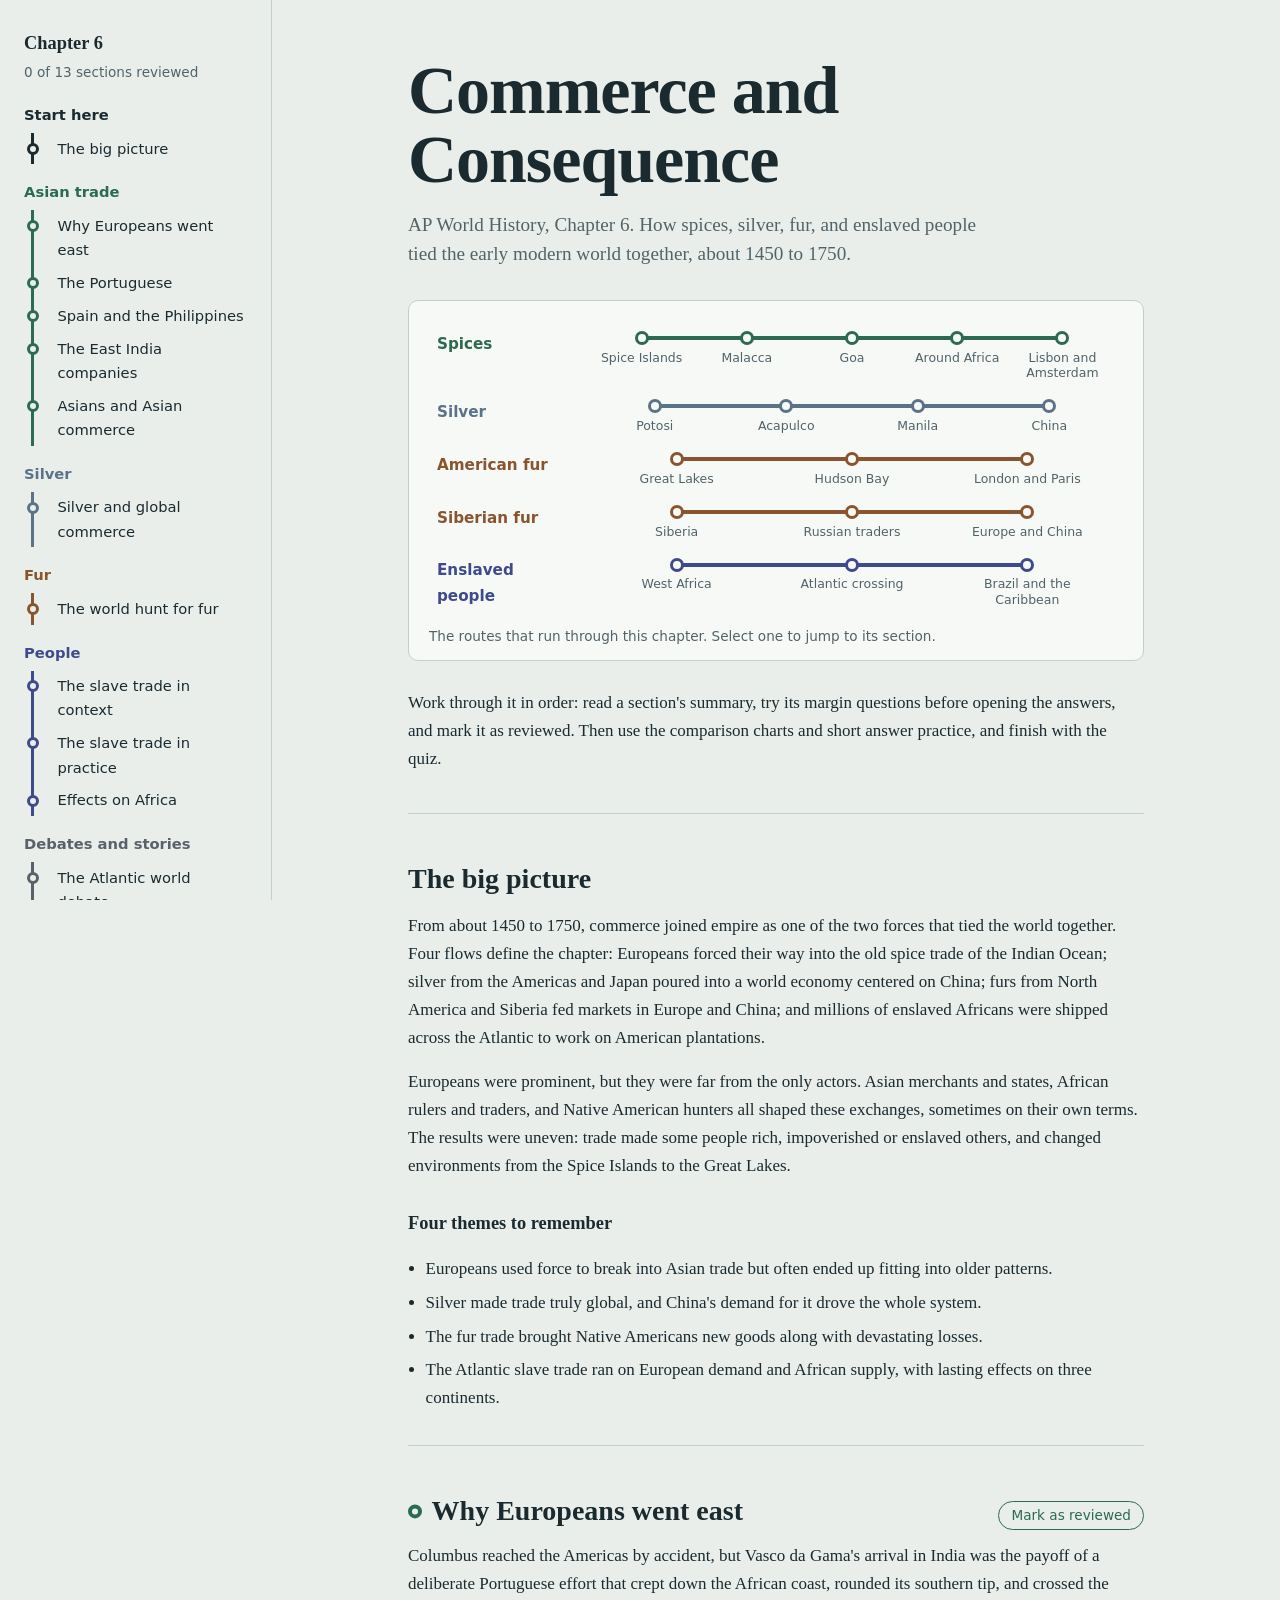
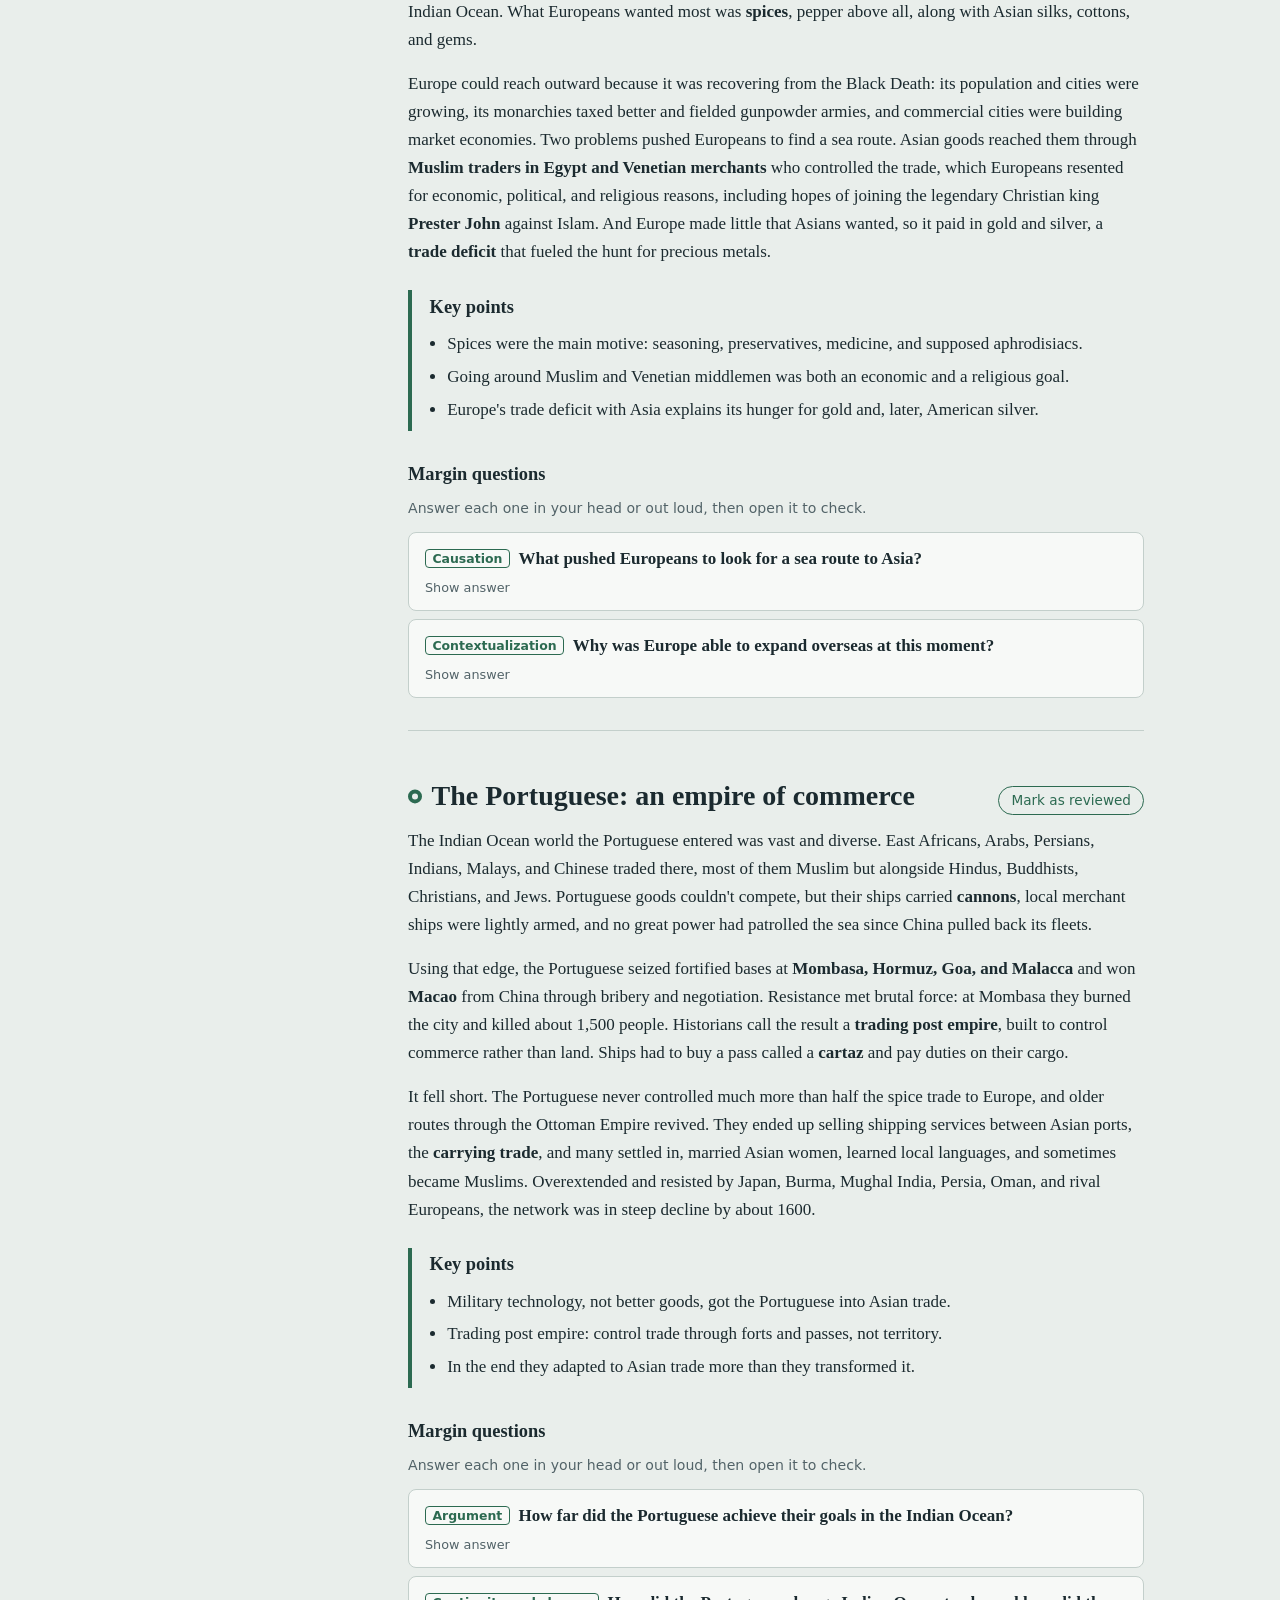
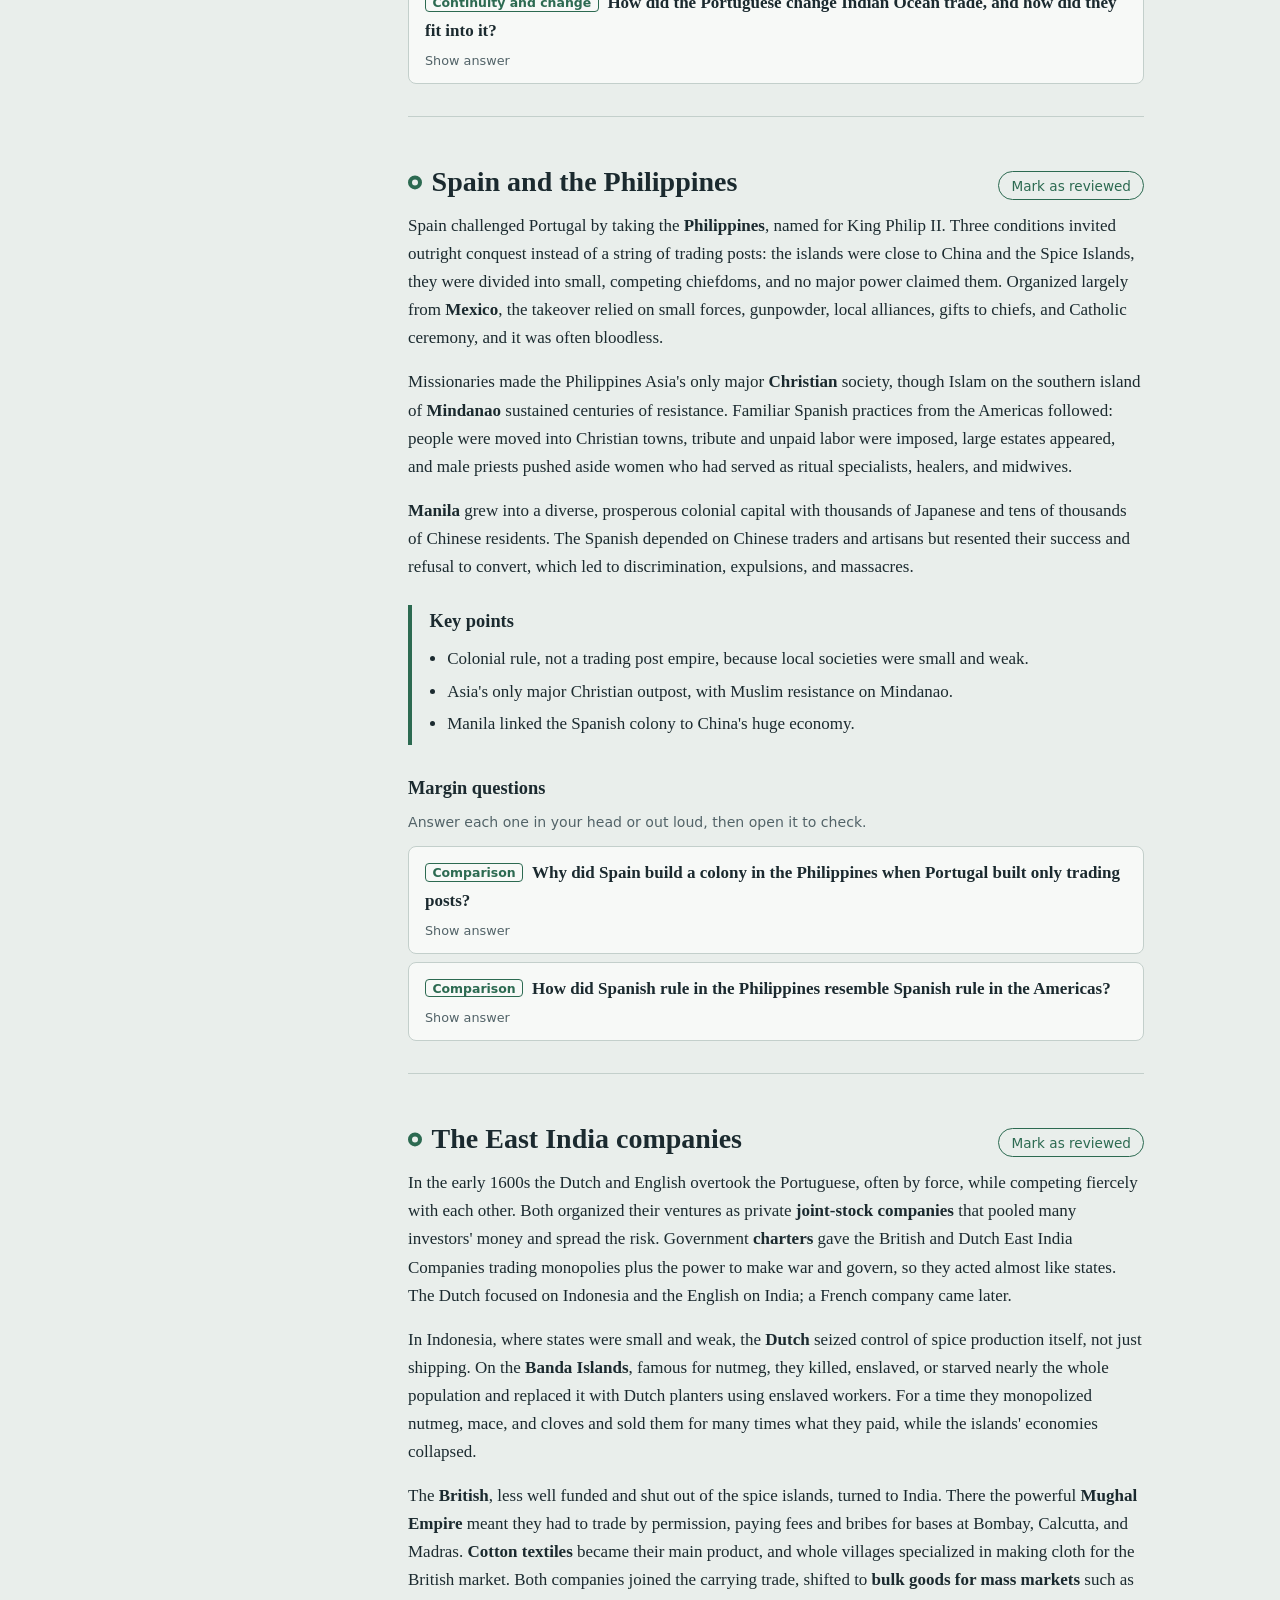
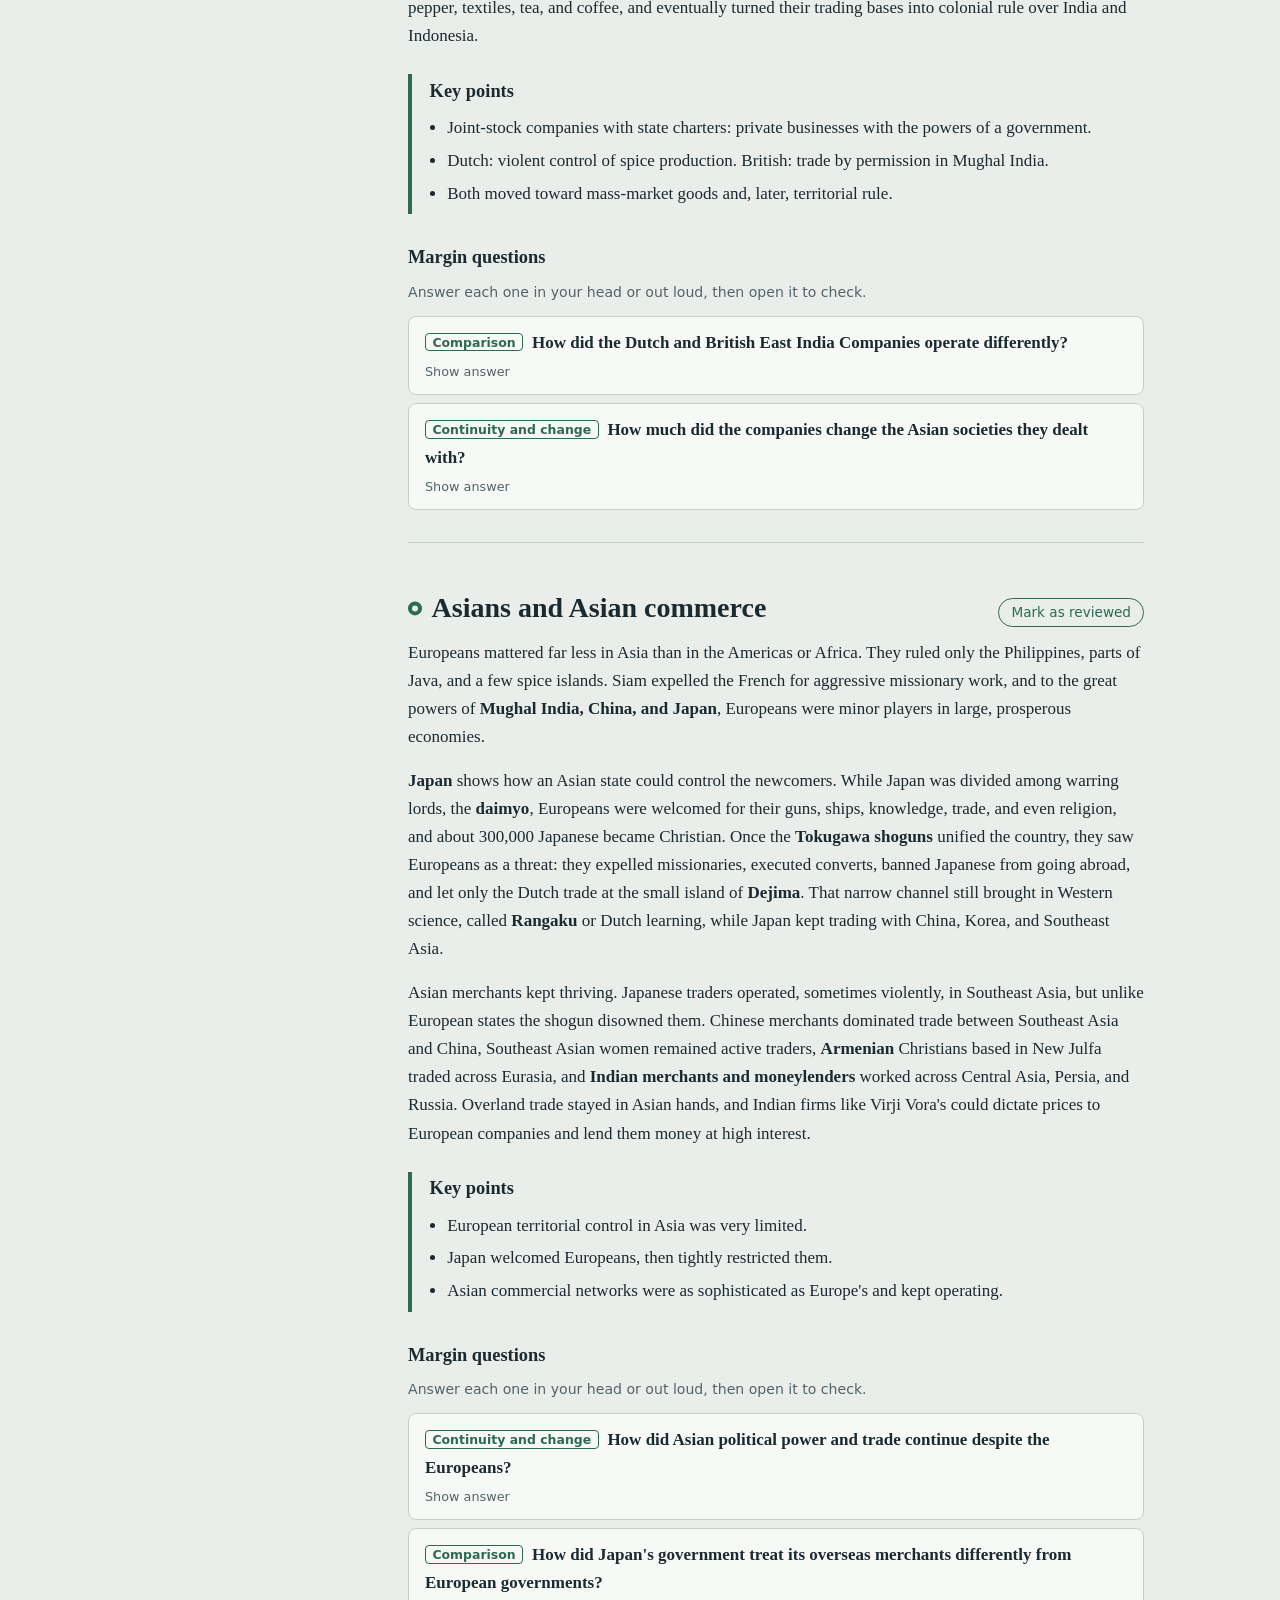
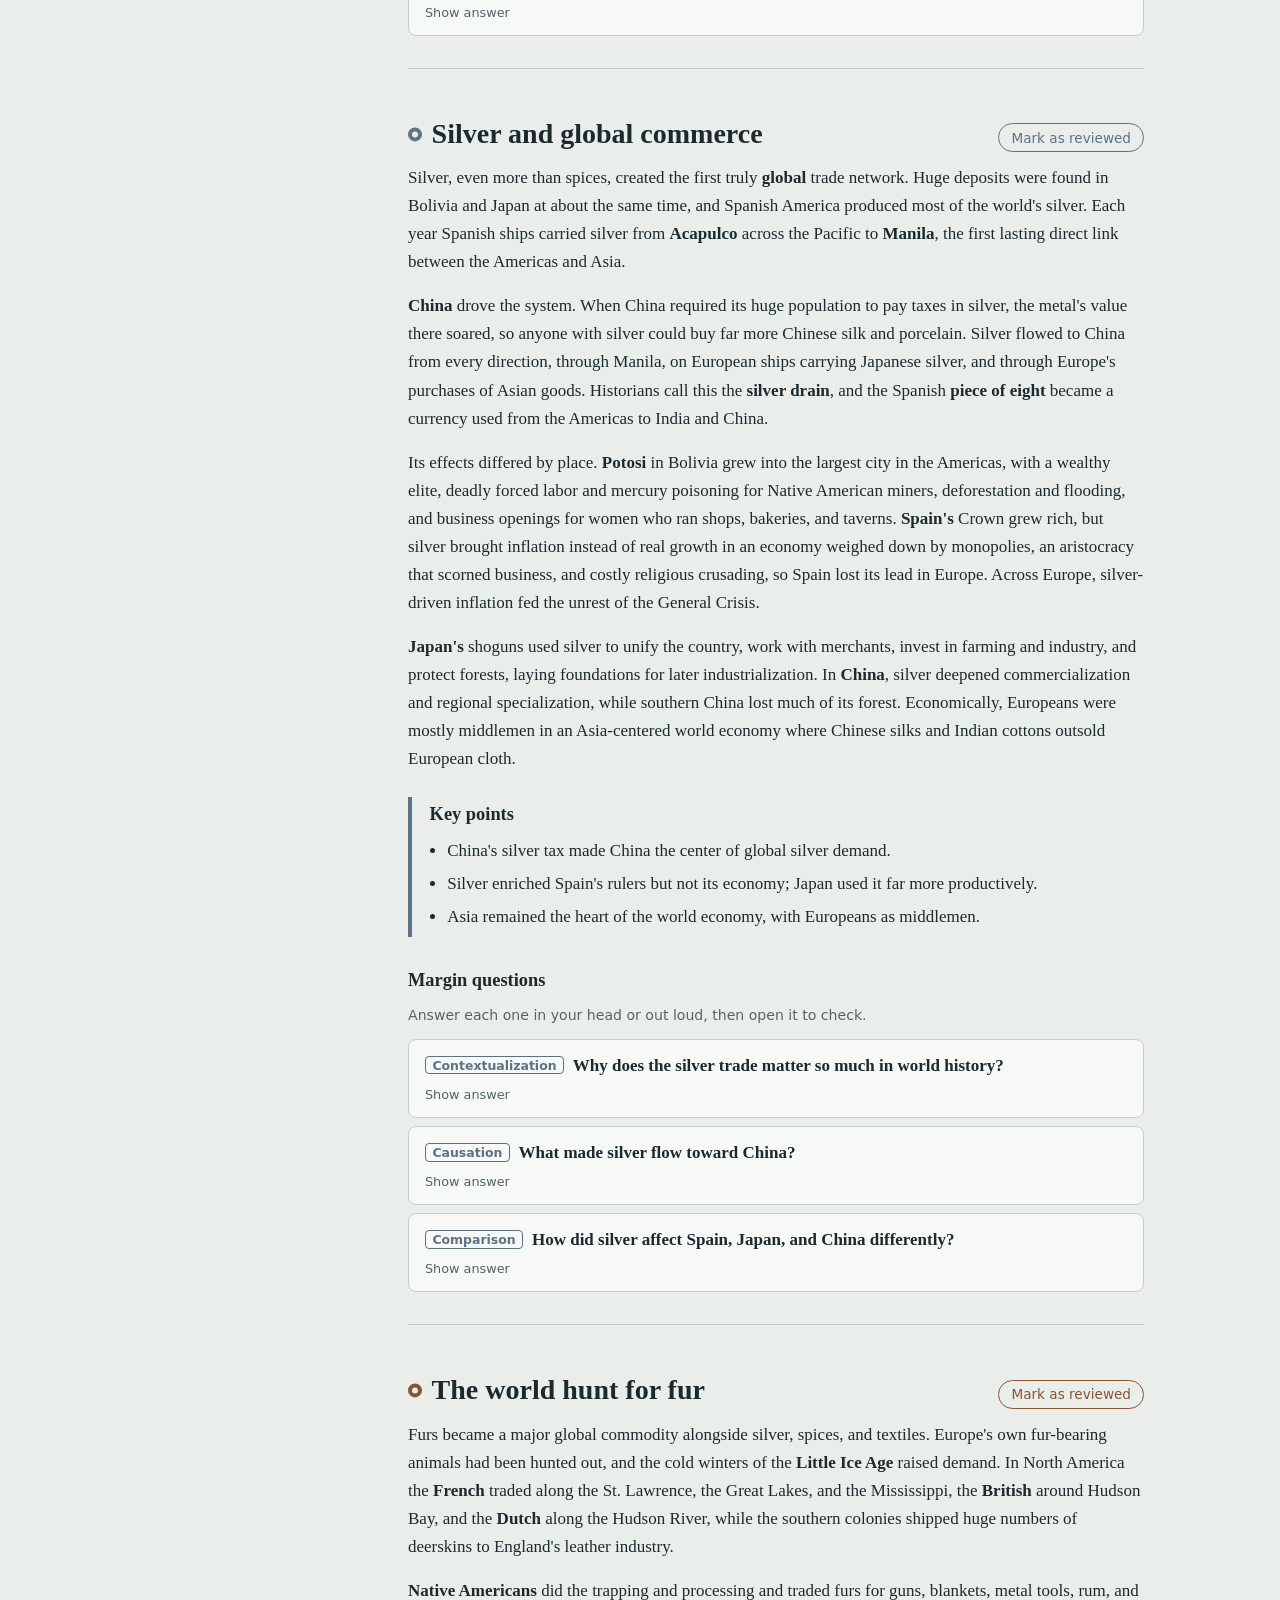
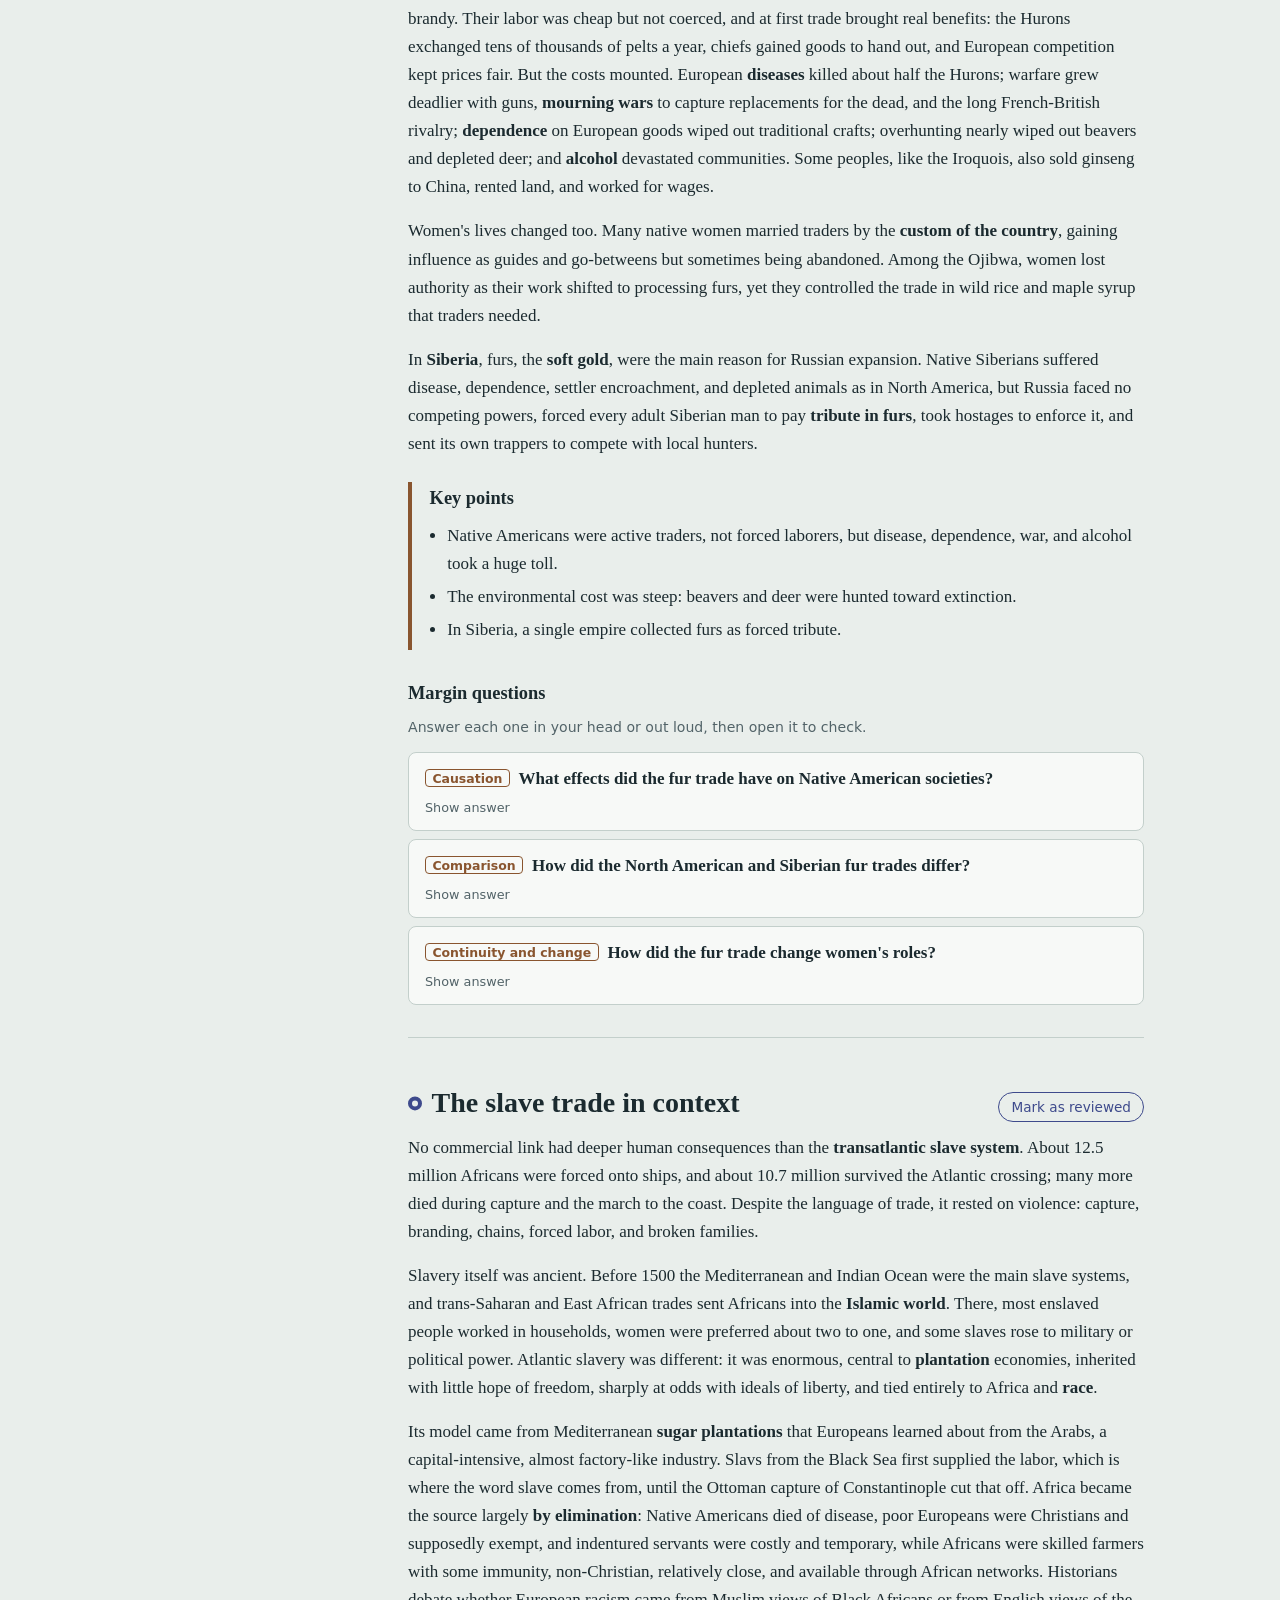
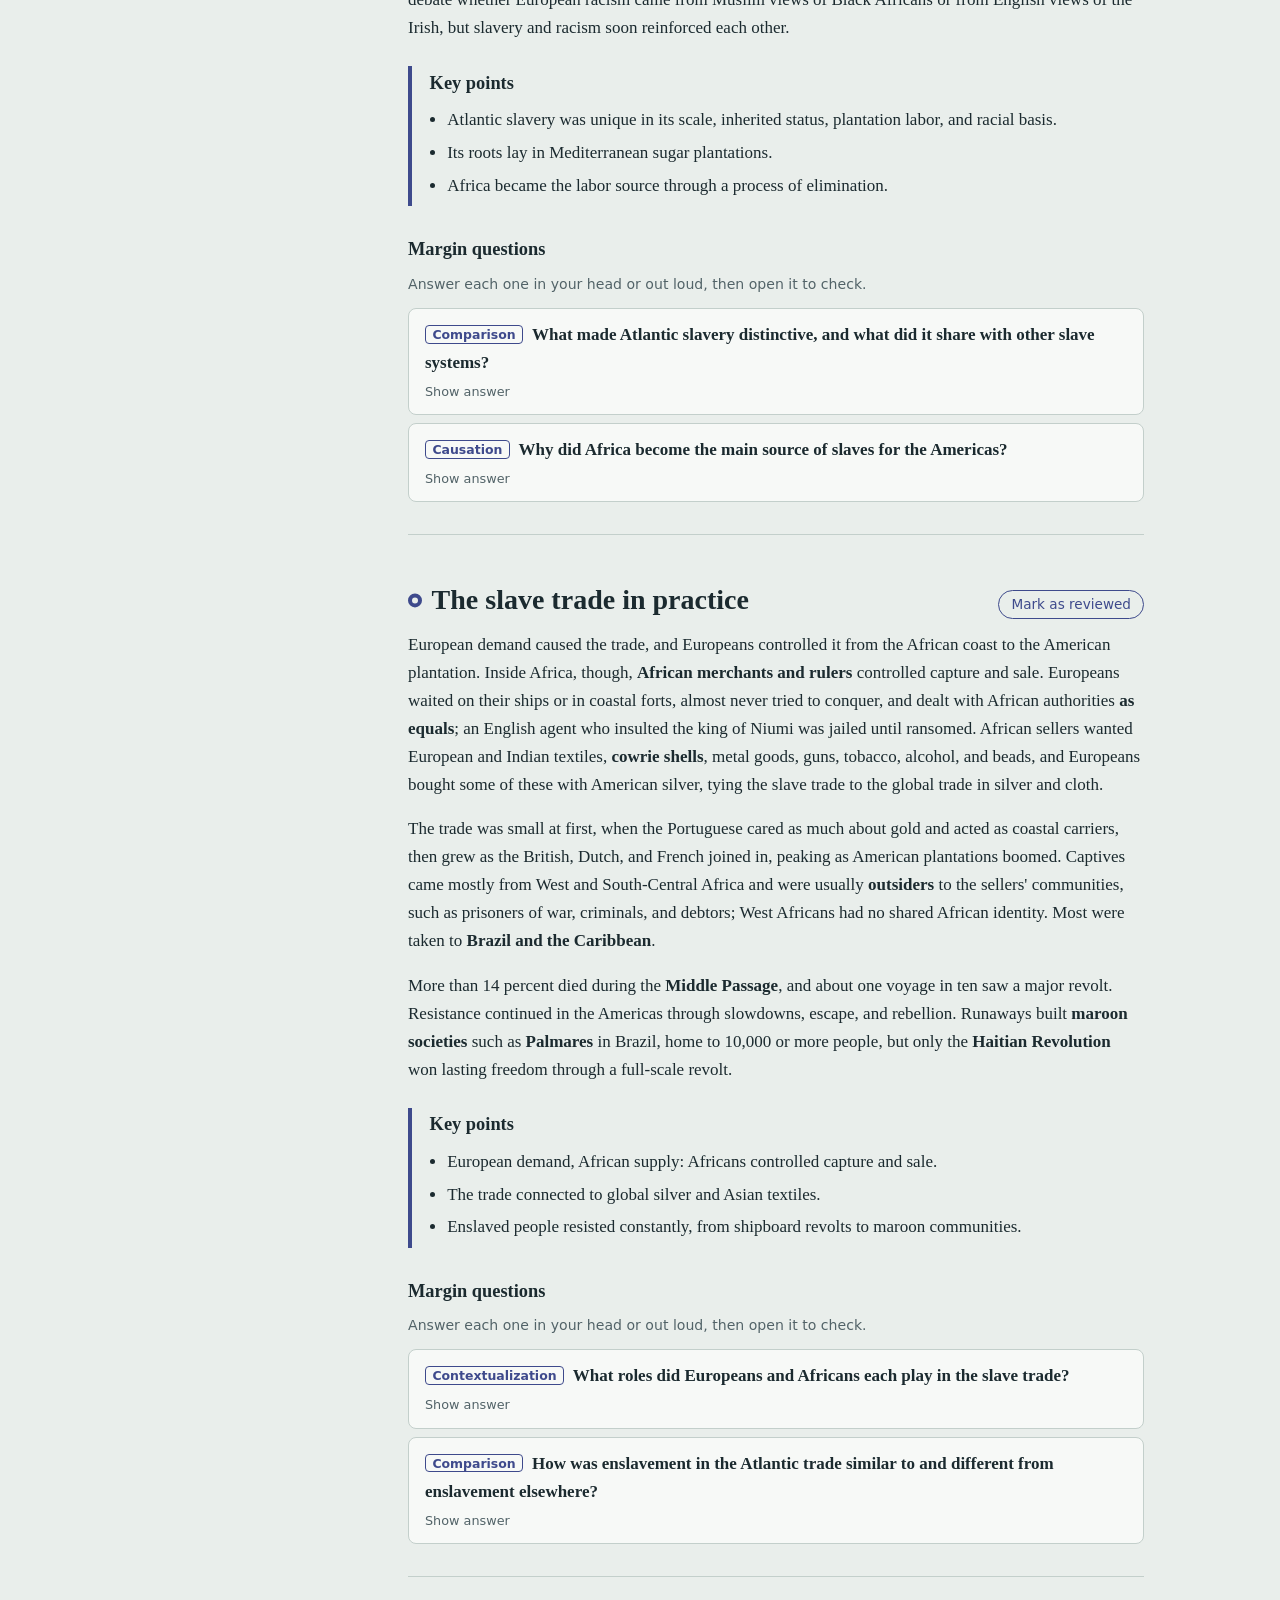
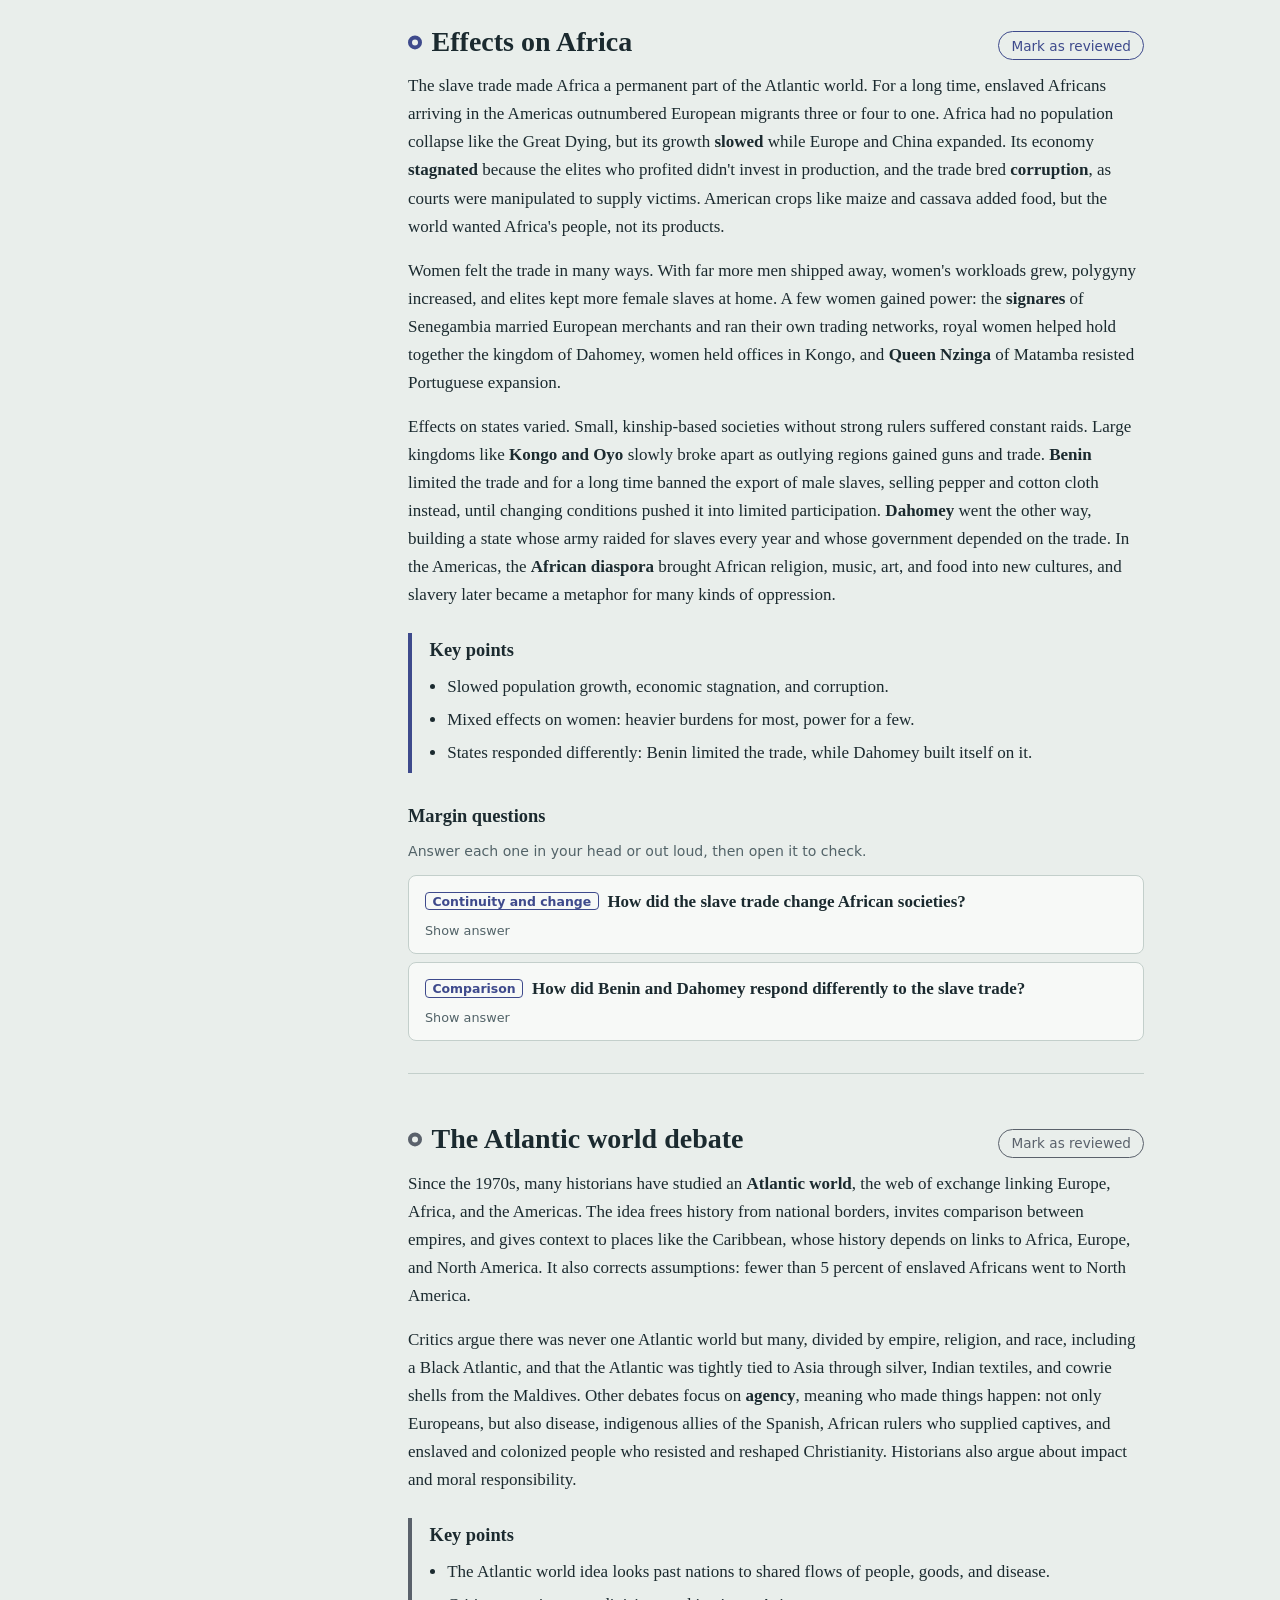
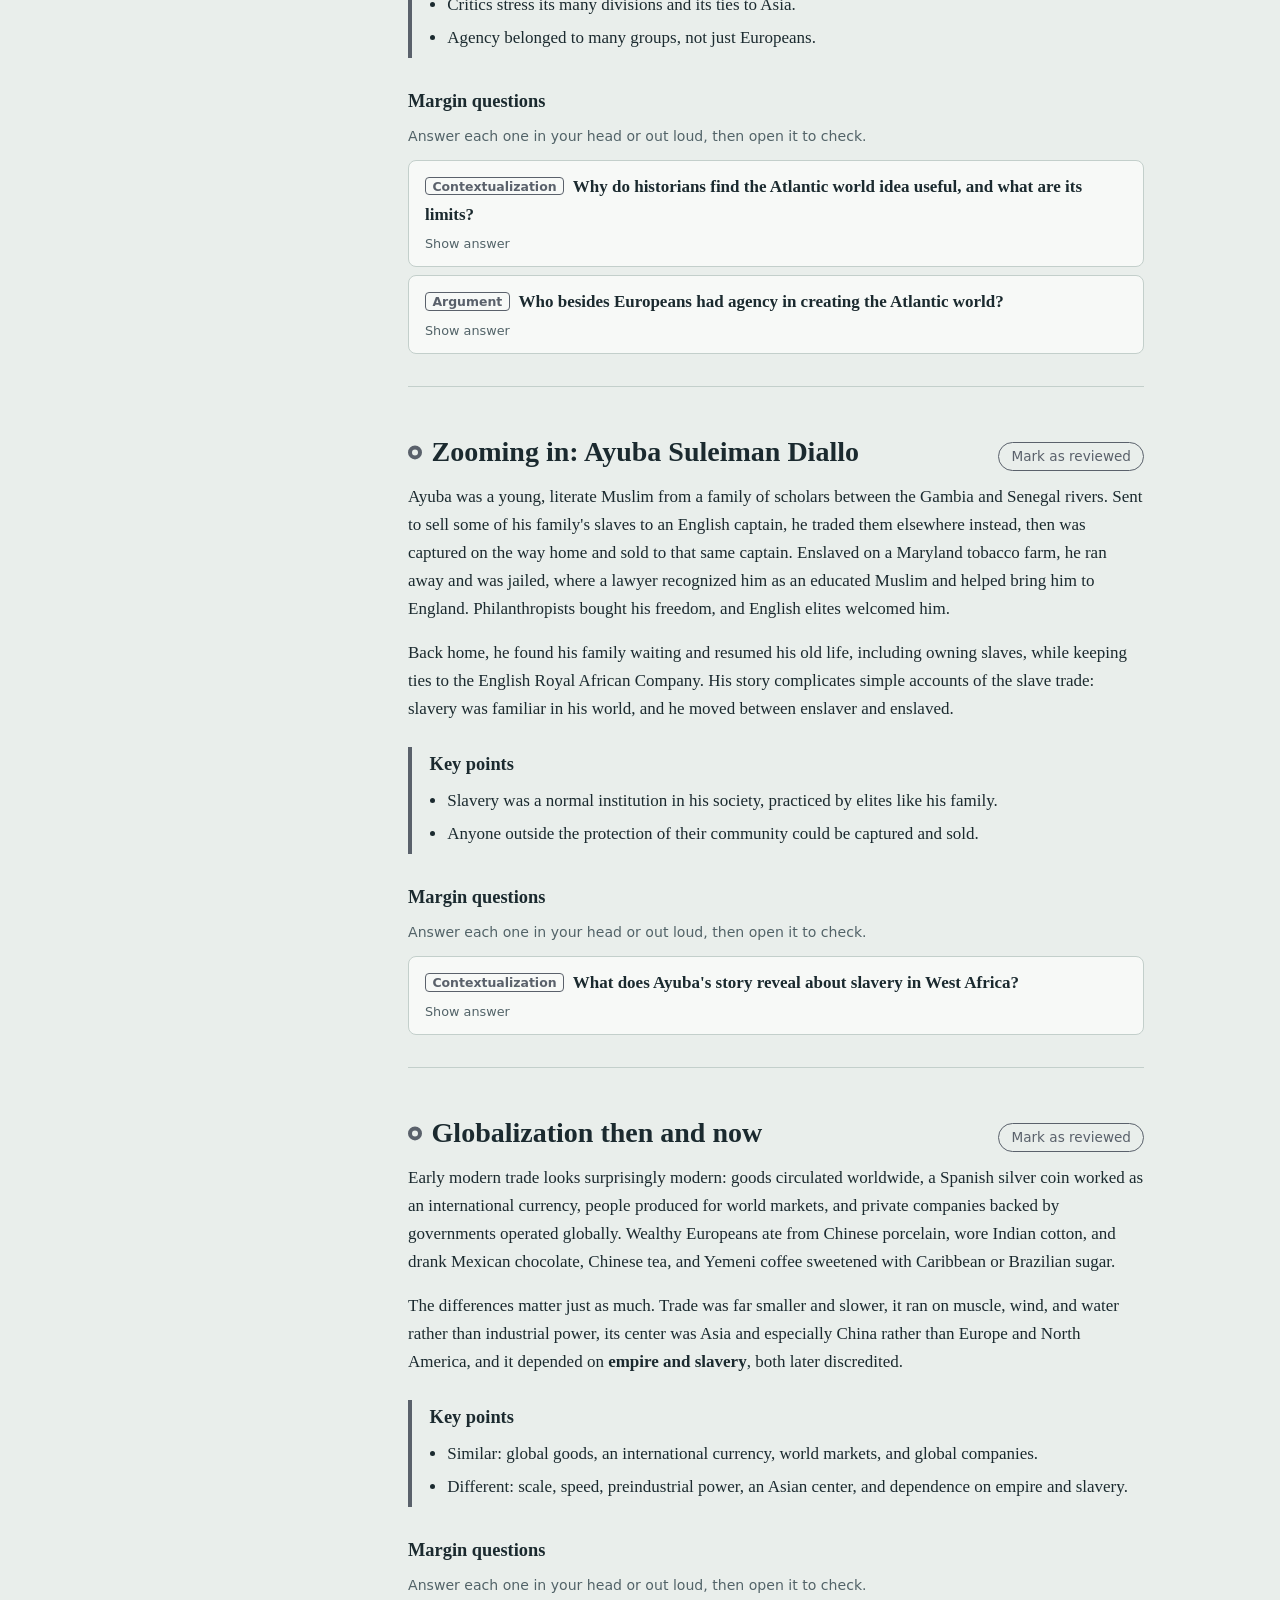
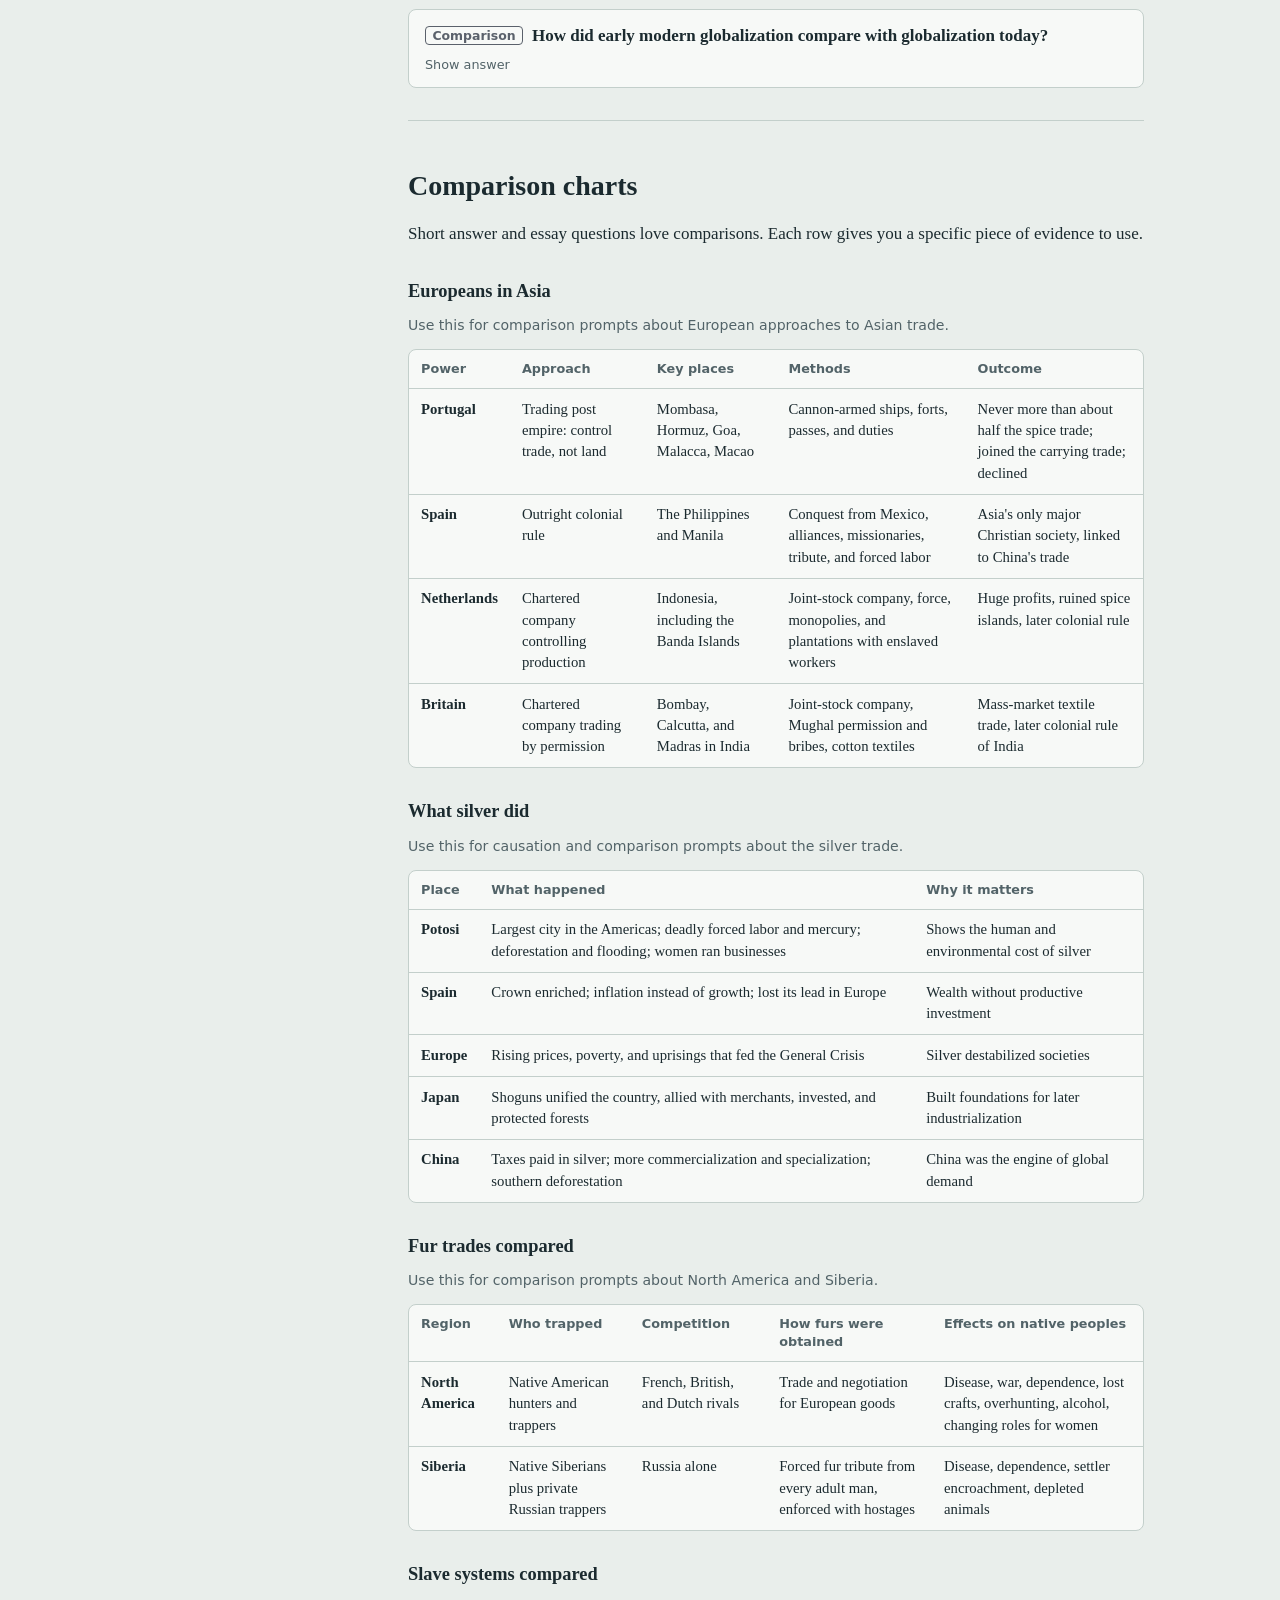
==== index.html @ 4acc1cba "Rename Ch6_Study_Site.html to index.html" ====
<!DOCTYPE html>
<html lang="en">
<head>
<meta charset="utf-8">
<meta name="viewport" content="width=device-width, initial-scale=1">
<title>Chapter 6: Commerce and Consequence | AP World History study site</title>
<style>
:root{
  --paper:#E9EEEB; --sheet:#F7F9F7; --ink:#1B2A2F; --muted:#526368; --rule:#C3CFCB; --tint:#E1E8E5;
  --asia:#2C6A51; --silver:#5C7287; --fur:#89552F; --people:#3E4A8C; --debate:#5A616B;
  --good:#2A7A53; --good-bg:#DDEFE5; --bad:#AD3D33; --bad-bg:#F6E1DE; --focus:#3E4A8C;
  --serif:"Iowan Old Style","Palatino Linotype","Book Antiqua",Palatino,"URW Palladio L",P052,Georgia,serif;
  --sans:system-ui,-apple-system,"Segoe UI",Roboto,"Helvetica Neue",Arial,sans-serif;
  color-scheme: light;
}
@media (prefers-color-scheme: dark){
  :root{
    --paper:#0E1619; --sheet:#141F23; --ink:#E0E8E5; --muted:#97A8AC; --rule:#2B3B41; --tint:#1B282D;
    --asia:#73B89A; --silver:#A8BACB; --fur:#D49C74; --people:#A3ADF0; --debate:#AFB5BC;
    --good:#6CC79F; --good-bg:#16302A; --bad:#EF8B81; --bad-bg:#3A1E1C; --focus:#A3ADF0;
    color-scheme: dark;
  }
}
*{box-sizing:border-box}
html{scroll-behavior:smooth;scroll-padding-top:1rem}
@media (prefers-reduced-motion: reduce){html{scroll-behavior:auto}*{animation:none!important;transition:none!important}}
body{margin:0;background:var(--paper);color:var(--ink);font-family:var(--serif);font-size:1.0625rem;line-height:1.65}
a{color:inherit}
:focus-visible{outline:3px solid var(--focus);outline-offset:2px;border-radius:3px}
.sr-only{position:absolute;width:1px;height:1px;overflow:hidden;clip:rect(0 0 0 0);white-space:nowrap}
.layout{display:grid;grid-template-columns:17rem minmax(0,1fr);min-height:100vh}

/* sidebar: each group is a route line, each section a stop */
.sidebar{position:sticky;top:0;height:100vh;overflow-y:auto;padding:1.75rem 1.25rem 2rem 1.5rem;border-right:1px solid var(--rule);font-family:var(--sans);font-size:.92rem}
.toc-title{font-family:var(--serif);font-size:1.15rem;font-weight:600;margin:0}
.toc-progress{color:var(--muted);margin:.15rem 0 1.25rem;font-size:.85rem}
.toc-group{margin-bottom:1rem}
.toc-group-name{margin:0 0 .35rem;font-weight:600;color:var(--c)}
.toc-group ul{list-style:none;margin:0 0 0 .45rem;padding:0 0 0 1.05rem;border-left:3px solid var(--c)}
.toc-group li{margin:.1rem 0}
.toc-group a{position:relative;display:block;padding:.22rem .4rem;text-decoration:none;border-radius:4px;color:var(--ink)}
.toc-group a::before{content:"";position:absolute;left:calc(-1.05rem - 1.5px - 6px);top:.98rem;width:12px;height:12px;margin-top:-6px;border-radius:50%;background:var(--paper);border:3px solid var(--c);box-sizing:border-box}
.toc-group a.done::before{background:var(--c)}
.toc-group a:hover{background:var(--tint)}
.toc-group a.current{font-weight:600;background:var(--tint)}
.menu-btn{display:none}

main{padding:0 2rem 6rem}
.column{max-width:46rem;margin:0 auto}

/* hero */
.hero{padding:3.5rem 0 2.5rem;border-bottom:1px solid var(--rule)}
.hero h1{font-size:clamp(2.5rem,6.5vw,4.25rem);line-height:1.02;font-weight:600;letter-spacing:-.015em;margin:0 0 1rem}
.lede{font-size:1.2rem;line-height:1.5;margin:0 0 2rem;max-width:36rem;color:var(--muted)}
.routes{margin:0;padding:1.25rem 1.25rem .75rem;background:var(--sheet);border:1px solid var(--rule);border-radius:10px}
.routes figcaption{font-family:var(--sans);font-size:.85rem;color:var(--muted);margin-top:.5rem}
.route{display:grid;grid-template-columns:8.5rem minmax(0,1fr);align-items:start;gap:1rem;padding:.6rem .5rem .55rem;border-radius:6px;text-decoration:none;color:var(--ink)}
.route:hover{background:var(--tint)}
.route-name{font-family:var(--sans);font-weight:600;color:var(--c);font-size:.95rem;padding-top:.05rem}
.stops{position:relative;display:flex;justify-content:space-between;min-width:0}
.stops::before{content:"";position:absolute;left:calc(50% / var(--n));right:calc(50% / var(--n));top:7px;height:4px;margin-top:-2px;background:var(--c);border-radius:2px;transform-origin:left;animation:draw .9s cubic-bezier(.3,.7,.3,1) both}
.route:nth-child(2) .stops::before{animation-delay:.12s}.route:nth-child(3) .stops::before{animation-delay:.24s}
.route:nth-child(4) .stops::before{animation-delay:.36s}.route:nth-child(5) .stops::before{animation-delay:.48s}
@keyframes draw{from{transform:scaleX(0)}to{transform:scaleX(1)}}
.stop{position:relative;display:flex;flex-direction:column;align-items:center;flex:1 1 0;min-width:0}
.stop::before{content:"";width:14px;height:14px;border-radius:50%;background:var(--sheet);border:3px solid var(--c);box-sizing:border-box;position:relative;z-index:1}
.stop-label{font-family:var(--sans);font-size:.78rem;line-height:1.25;color:var(--muted);margin-top:.3rem;text-align:center;max-width:7.5rem}
.howto{margin:1.75rem 0 0}

/* overview + entries */
.block{padding:3rem 0 1rem;border-bottom:1px solid var(--rule)}
.block>h2,.entry h2{font-size:1.75rem;line-height:1.2;font-weight:600;margin:0 0 1rem}
h3{font-size:1.15rem;margin:1.75rem 0 .5rem;font-weight:600}
.prose p{margin:0 0 1rem}
.prose strong{font-weight:600}
.entry{padding:3rem 0 1.5rem;border-bottom:1px solid var(--rule)}
.entry-head{display:flex;flex-wrap:wrap;align-items:baseline;justify-content:space-between;gap:.5rem 1rem;margin-bottom:.75rem}
.entry-head h2{margin:0;display:flex;align-items:baseline;gap:.6rem}
.marker{flex:none;width:14px;height:14px;border-radius:50%;border:4px solid var(--c);transform:translateY(-.1rem)}
.review{font-family:var(--sans);font-size:.85rem;padding:.35rem .75rem;border-radius:999px;border:1.5px solid var(--c);background:transparent;color:var(--c);cursor:pointer}
.review[aria-pressed="true"]{background:var(--c);color:var(--sheet)}
.keypoints{border-left:4px solid var(--c);padding:.1rem 0 .1rem 1.1rem;margin:1.5rem 0}
.keypoints h3{margin-top:0}
.keypoints ul{margin:0;padding-left:1.1rem}
.keypoints li{margin:.3rem 0}
.note{font-family:var(--sans);font-size:.88rem;color:var(--muted);margin:0 0 .75rem}
.skill{font-family:var(--sans);font-size:.78rem;font-weight:600;color:var(--c,var(--people));border:1px solid currentColor;border-radius:4px;padding:.05rem .4rem;margin-right:.55rem;white-space:nowrap;vertical-align:.1em}

details.mq,details.sample{background:var(--sheet);border:1px solid var(--rule);border-radius:8px;margin:.5rem 0}
details.mq>summary{cursor:pointer;padding:.75rem 1rem;list-style:none;display:block}
details.mq>summary::-webkit-details-marker{display:none}
details.mq>summary .mq-q{font-weight:600}
details.mq>summary::after{content:"Show answer";display:block;font-family:var(--sans);font-size:.8rem;color:var(--muted);margin-top:.25rem}
details.mq[open]>summary::after{content:"Hide answer"}
details.mq>p,details.sample>p{margin:0;padding:0 1rem .9rem}
details.sample{background:transparent}
details.sample>summary{cursor:pointer;padding:.5rem .9rem;font-family:var(--sans);font-size:.88rem;color:var(--muted)}

.themes{padding-left:1.1rem}
.themes li{margin:.35rem 0}

/* tables */
.table-wrap{overflow-x:auto;border:1px solid var(--rule);border-radius:8px;background:var(--sheet);margin-bottom:1.5rem}
table{border-collapse:collapse;width:100%;min-width:40rem;font-size:.92rem;line-height:1.45}
th,td{text-align:left;vertical-align:top;padding:.6rem .75rem;border-bottom:1px solid var(--rule)}
thead th{font-family:var(--sans);font-size:.8rem;color:var(--muted);font-weight:600}
tbody th{font-weight:600}
tbody tr:last-child>*{border-bottom:0}

/* SAQ */
.formula{padding-left:1.3rem}
.formula li{margin:.35rem 0}
.saq{margin:1.5rem 0 2rem}
.parts{list-style:none;padding:0;margin:0}
.parts>li{display:grid;grid-template-columns:1.6rem minmax(0,1fr);gap:.25rem;margin:.75rem 0}
.parts .part{font-weight:600}
.parts p{margin:0}
.wp{padding:1rem 0;border-top:1px solid var(--rule)}
.wp-prompt{margin:0 0 .6rem;font-weight:600}
.pts{font-family:var(--sans);font-weight:400;font-size:.8rem;color:var(--muted);white-space:nowrap}
textarea{width:100%;font:inherit;font-size:1rem;color:var(--ink);background:var(--sheet);border:1px solid var(--rule);border-radius:8px;padding:.7rem .8rem;resize:vertical}

/* terms */
.search{width:100%;font-family:var(--sans);font-size:1rem;padding:.65rem .8rem;border-radius:8px;border:1px solid var(--rule);background:var(--sheet);color:var(--ink)}
.term-count{font-family:var(--sans);font-size:.85rem;color:var(--muted);margin:.5rem 0 1rem}
dl.terms{margin:0}
dl.terms div{padding:.6rem 0;border-bottom:1px solid var(--rule)}
dl.terms dt{font-weight:600}
dl.terms dd{margin:.15rem 0 0}

/* quiz */
.quiz{background:var(--sheet);border:1px solid var(--rule);border-radius:12px;padding:1.5rem;margin-top:1rem;font-family:var(--sans);font-size:1rem}
.quiz fieldset{border:0;padding:0;margin:0 0 1.25rem}
.quiz legend{font-weight:600;margin-bottom:.5rem;padding:0}
.chips{display:flex;flex-wrap:wrap;gap:.4rem}
.chip{position:relative}
.chip input{position:absolute;opacity:0;inset:0;margin:0;cursor:pointer}
.chip span{display:inline-block;padding:.35rem .75rem;border:1.5px solid var(--rule);border-radius:999px;font-size:.9rem;cursor:pointer;user-select:none}
.chip input:checked+span{border-color:var(--people);background:var(--people);color:var(--sheet)}
.chip input:focus-visible+span{outline:3px solid var(--focus);outline-offset:2px}
.row{display:flex;flex-wrap:wrap;align-items:center;gap:.6rem 1rem}
.btn{font:inherit;font-weight:600;padding:.6rem 1.1rem;border-radius:8px;border:1.5px solid var(--ink);background:var(--ink);color:var(--sheet);cursor:pointer}
.btn.ghost{background:transparent;color:var(--ink);border-color:var(--rule)}
.btn.small{font-size:.85rem;padding:.3rem .7rem}
.btn:disabled{opacity:.45;cursor:not-allowed}
select{font:inherit;padding:.4rem .5rem;border-radius:6px;border:1px solid var(--rule);background:var(--paper);color:var(--ink)}
.q-meta{display:flex;justify-content:space-between;gap:1rem;font-size:.85rem;color:var(--muted);margin-bottom:.75rem}
.q-bar{height:4px;background:var(--rule);border-radius:2px;margin-bottom:1.25rem;overflow:hidden}
.q-bar span{display:block;height:100%;background:var(--people);transition:width .3s}
.q-text{font-family:var(--serif);font-size:1.3rem;line-height:1.35;font-weight:600;margin:.25rem 0 1rem}
.q-topic{font-size:.85rem;color:var(--muted)}
.options{display:grid;gap:.5rem;margin-bottom:1rem}
.opt{display:grid;grid-template-columns:1.75rem minmax(0,1fr);align-items:start;text-align:left;font:inherit;padding:.7rem .85rem;border-radius:8px;border:1.5px solid var(--rule);background:var(--paper);color:var(--ink);cursor:pointer}
.opt:hover:not(:disabled){border-color:var(--people)}
.opt .k{color:var(--muted);font-weight:600}
.opt.right{border-color:var(--good);background:var(--good-bg)}
.opt.wrong{border-color:var(--bad);background:var(--bad-bg)}
.opt:disabled{cursor:default}
.typed{display:flex;flex-wrap:wrap;gap:.5rem;margin-bottom:.5rem}
.typed input{flex:1 1 14rem;font:inherit;padding:.6rem .75rem;border-radius:8px;border:1.5px solid var(--rule);background:var(--paper);color:var(--ink)}
.typed input.right{border-color:var(--good);background:var(--good-bg)}
.typed input.wrong{border-color:var(--bad);background:var(--bad-bg)}
.hint{color:var(--muted);font-size:.92rem;margin:.5rem 0}
.feedback{margin:1rem 0;padding:.8rem 1rem;border-radius:8px}
.feedback:empty{display:none}
.feedback.right{background:var(--good-bg);color:var(--ink);border-left:4px solid var(--good)}
.feedback.wrong{background:var(--bad-bg);color:var(--ink);border-left:4px solid var(--bad)}
.feedback p{margin:.15rem 0}
.score-big{font-family:var(--serif);font-size:3rem;font-weight:600;line-height:1;margin:.25rem 0}
.missed{list-style:none;padding:0;margin:1rem 0}
.missed li{padding:.7rem 0;border-top:1px solid var(--rule)}
.missed .a{color:var(--good);font-weight:600}
[hidden]{display:none!important}

@media (max-width:900px){
  .layout{display:block}
  .sidebar{position:sticky;top:0;z-index:5;height:auto;max-height:100vh;border-right:0;border-bottom:1px solid var(--rule);background:var(--paper);padding:.6rem 1rem}
  .menu-btn{display:flex;align-items:center;justify-content:space-between;width:100%;font:inherit;font-weight:600;background:none;border:0;color:var(--ink);padding:.35rem 0;cursor:pointer}
  .toc-inner{display:none;padding-top:.75rem}
  .sidebar.open{overflow-y:auto}
  .sidebar.open .toc-inner{display:block}
  .toc-title{display:none}
  main{padding:0 1.1rem 5rem}
  .hero{padding-top:2rem}
  .routes{padding:.9rem .6rem .6rem}
  .route{grid-template-columns:1fr;gap:.45rem;padding:.55rem .35rem}
  .stops{overflow-x:auto;padding-bottom:.25rem}
  .stop-label{font-size:.72rem}
  html{scroll-padding-top:3.5rem}
}
</style>
</head>
<body>
<div class="layout">
<aside class="sidebar">
  <button type="button" class="menu-btn" aria-expanded="false" aria-controls="toc">Chapter 6 contents <span aria-hidden="true">&#9662;</span></button>
  <nav class="toc-inner" id="toc" aria-label="Chapter sections">
    <p class="toc-title">Chapter 6</p>
    <p class="toc-progress" id="progress"></p>
    <div class="toc-group" style="--c: var(--ink)"><p class="toc-group-name">Start here</p><ul><li><a href="#overview" data-id="overview">The big picture</a></li></ul></div><div class="toc-group" style="--c: var(--asia)"><p class="toc-group-name">Asian trade</p><ul><li><a href="#s-motives" data-id="s-motives">Why Europeans went east</a></li><li><a href="#s-portugal" data-id="s-portugal">The Portuguese</a></li><li><a href="#s-spain" data-id="s-spain">Spain and the Philippines</a></li><li><a href="#s-companies" data-id="s-companies">The East India companies</a></li><li><a href="#s-asians" data-id="s-asians">Asians and Asian commerce</a></li></ul></div><div class="toc-group" style="--c: var(--silver)"><p class="toc-group-name">Silver</p><ul><li><a href="#s-silver" data-id="s-silver">Silver and global commerce</a></li></ul></div><div class="toc-group" style="--c: var(--fur)"><p class="toc-group-name">Fur</p><ul><li><a href="#s-fur" data-id="s-fur">The world hunt for fur</a></li></ul></div><div class="toc-group" style="--c: var(--people)"><p class="toc-group-name">People</p><ul><li><a href="#s-slave-context" data-id="s-slave-context">The slave trade in context</a></li><li><a href="#s-slave-practice" data-id="s-slave-practice">The slave trade in practice</a></li><li><a href="#s-africa" data-id="s-africa">Effects on Africa</a></li></ul></div><div class="toc-group" style="--c: var(--debate)"><p class="toc-group-name">Debates and stories</p><ul><li><a href="#s-atlantic" data-id="s-atlantic">The Atlantic world debate</a></li><li><a href="#s-ayuba" data-id="s-ayuba">Ayuba Suleiman Diallo</a></li><li><a href="#s-reflections" data-id="s-reflections">Globalization then and now</a></li></ul></div><div class="toc-group" style="--c: var(--muted)"><p class="toc-group-name">Study tools</p><ul><li><a href="#compare" data-id="compare">Comparison charts</a></li><li><a href="#saq" data-id="saq">Short answer practice</a></li><li><a href="#bigpicture" data-id="bigpicture">Big picture questions</a></li><li><a href="#terms" data-id="terms">Key terms</a></li><li><a href="#quiz" data-id="quiz">Quiz</a></li></ul></div>
  </nav>
</aside>
<main>
<div class="column">
<header class="hero">
  <h1>Commerce and Consequence</h1>
  <p class="lede">AP World History, Chapter 6. How spices, silver, fur, and enslaved people tied the early modern world together, about 1450 to 1750.</p>
  <figure class="routes">
    <a class="route" href="#s-portugal" style="--c: var(--asia)"><span class="route-name">Spices</span><span class="stops" style="--n:5"><span class="stop"><span class="stop-label">Spice Islands</span></span><span class="stop"><span class="stop-label">Malacca</span></span><span class="stop"><span class="stop-label">Goa</span></span><span class="stop"><span class="stop-label">Around Africa</span></span><span class="stop"><span class="stop-label">Lisbon and Amsterdam</span></span></span></a><a class="route" href="#s-silver" style="--c: var(--silver)"><span class="route-name">Silver</span><span class="stops" style="--n:4"><span class="stop"><span class="stop-label">Potosi</span></span><span class="stop"><span class="stop-label">Acapulco</span></span><span class="stop"><span class="stop-label">Manila</span></span><span class="stop"><span class="stop-label">China</span></span></span></a><a class="route" href="#s-fur" style="--c: var(--fur)"><span class="route-name">American fur</span><span class="stops" style="--n:3"><span class="stop"><span class="stop-label">Great Lakes</span></span><span class="stop"><span class="stop-label">Hudson Bay</span></span><span class="stop"><span class="stop-label">London and Paris</span></span></span></a><a class="route" href="#s-fur" style="--c: var(--fur)"><span class="route-name">Siberian fur</span><span class="stops" style="--n:3"><span class="stop"><span class="stop-label">Siberia</span></span><span class="stop"><span class="stop-label">Russian traders</span></span><span class="stop"><span class="stop-label">Europe and China</span></span></span></a><a class="route" href="#s-slave-practice" style="--c: var(--people)"><span class="route-name">Enslaved people</span><span class="stops" style="--n:3"><span class="stop"><span class="stop-label">West Africa</span></span><span class="stop"><span class="stop-label">Atlantic crossing</span></span><span class="stop"><span class="stop-label">Brazil and the Caribbean</span></span></span></a>
    <figcaption>The routes that run through this chapter. Select one to jump to its section.</figcaption>
  </figure>
  <p class="howto">Work through it in order: read a section's summary, try its margin questions before opening the answers, and mark it as reviewed. Then use the comparison charts and short answer practice, and finish with the quiz.</p>
</header>

<section class="block" id="overview">
  <h2>The big picture</h2>
  <div class="prose"><p>From about 1450 to 1750, commerce joined empire as one of the two forces that tied the world together. Four flows define the chapter: Europeans forced their way into the old spice trade of the Indian Ocean; silver from the Americas and Japan poured into a world economy centered on China; furs from North America and Siberia fed markets in Europe and China; and millions of enslaved Africans were shipped across the Atlantic to work on American plantations.</p><p>Europeans were prominent, but they were far from the only actors. Asian merchants and states, African rulers and traders, and Native American hunters all shaped these exchanges, sometimes on their own terms. The results were uneven: trade made some people rich, impoverished or enslaved others, and changed environments from the Spice Islands to the Great Lakes.</p></div>
  <h3>Four themes to remember</h3>
  <ul class="themes"><li>Europeans used force to break into Asian trade but often ended up fitting into older patterns.</li><li>Silver made trade truly global, and China&#x27;s demand for it drove the whole system.</li><li>The fur trade brought Native Americans new goods along with devastating losses.</li><li>The Atlantic slave trade ran on European demand and African supply, with lasting effects on three continents.</li></ul>
</section>


<section class="entry" id="s-motives" style="--c: var(--asia)">
  <div class="entry-head">
    <h2><span class="marker" aria-hidden="true"></span>Why Europeans went east</h2>
    <button type="button" class="review" data-review="s-motives" aria-pressed="false">Mark as reviewed</button>
  </div>
  <div class="prose"><p>Columbus reached the Americas by accident, but Vasco da Gama's arrival in India was the payoff of a deliberate Portuguese effort that crept down the African coast, rounded its southern tip, and crossed the Indian Ocean. What Europeans wanted most was <strong>spices</strong>, pepper above all, along with Asian silks, cottons, and gems.</p><p>Europe could reach outward because it was recovering from the Black Death: its population and cities were growing, its monarchies taxed better and fielded gunpowder armies, and commercial cities were building market economies. Two problems pushed Europeans to find a sea route. Asian goods reached them through <strong>Muslim traders in Egypt and Venetian merchants</strong> who controlled the trade, which Europeans resented for economic, political, and religious reasons, including hopes of joining the legendary Christian king <strong>Prester John</strong> against Islam. And Europe made little that Asians wanted, so it paid in gold and silver, a <strong>trade deficit</strong> that fueled the hunt for precious metals.</p></div>
  <div class="keypoints"><h3>Key points</h3><ul><li>Spices were the main motive: seasoning, preservatives, medicine, and supposed aphrodisiacs.</li><li>Going around Muslim and Venetian middlemen was both an economic and a religious goal.</li><li>Europe&#x27;s trade deficit with Asia explains its hunger for gold and, later, American silver.</li></ul></div>
  <div class="margin-qs"><h3>Margin questions</h3>
    <p class="note">Answer each one in your head or out loud, then open it to check.</p><details class="mq"><summary><span class="skill">Causation</span><span class="mq-q">What pushed Europeans to look for a sea route to Asia?</span></summary><p>Demand for spices and other Asian goods, resentment of the Muslim and Venetian hold on that trade, religious hopes of joining Prester John against Islam, and the need for gold and silver to cover a trade deficit.</p></details><details class="mq"><summary><span class="skill">Contextualization</span><span class="mq-q">Why was Europe able to expand overseas at this moment?</span></summary><p>It was rebounding from the Black Death, with growing populations and cities, stronger monarchies that could tax and field gunpowder armies, and commercial centers practicing market exchange and investment.</p></details></div>
</section>
<section class="entry" id="s-portugal" style="--c: var(--asia)">
  <div class="entry-head">
    <h2><span class="marker" aria-hidden="true"></span>The Portuguese: an empire of commerce</h2>
    <button type="button" class="review" data-review="s-portugal" aria-pressed="false">Mark as reviewed</button>
  </div>
  <div class="prose"><p>The Indian Ocean world the Portuguese entered was vast and diverse. East Africans, Arabs, Persians, Indians, Malays, and Chinese traded there, most of them Muslim but alongside Hindus, Buddhists, Christians, and Jews. Portuguese goods couldn't compete, but their ships carried <strong>cannons</strong>, local merchant ships were lightly armed, and no great power had patrolled the sea since China pulled back its fleets.</p><p>Using that edge, the Portuguese seized fortified bases at <strong>Mombasa, Hormuz, Goa, and Malacca</strong> and won <strong>Macao</strong> from China through bribery and negotiation. Resistance met brutal force: at Mombasa they burned the city and killed about 1,500 people. Historians call the result a <strong>trading post empire</strong>, built to control commerce rather than land. Ships had to buy a pass called a <strong>cartaz</strong> and pay duties on their cargo.</p><p>It fell short. The Portuguese never controlled much more than half the spice trade to Europe, and older routes through the Ottoman Empire revived. They ended up selling shipping services between Asian ports, the <strong>carrying trade</strong>, and many settled in, married Asian women, learned local languages, and sometimes became Muslims. Overextended and resisted by Japan, Burma, Mughal India, Persia, Oman, and rival Europeans, the network was in steep decline by about 1600.</p></div>
  <div class="keypoints"><h3>Key points</h3><ul><li>Military technology, not better goods, got the Portuguese into Asian trade.</li><li>Trading post empire: control trade through forts and passes, not territory.</li><li>In the end they adapted to Asian trade more than they transformed it.</li></ul></div>
  <div class="margin-qs"><h3>Margin questions</h3>
    <p class="note">Answer each one in your head or out loud, then open it to check.</p><details class="mq"><summary><span class="skill">Argument</span><span class="mq-q">How far did the Portuguese achieve their goals in the Indian Ocean?</span></summary><p>Only partly. They built forts, forced ships to buy passes, and dominated the route around Africa for a time, but they never controlled more than about half the spice trade, older routes revived, and they became carriers within Asia before declining.</p></details><details class="mq"><summary><span class="skill">Continuity and change</span><span class="mq-q">How did the Portuguese change Indian Ocean trade, and how did they fit into it?</span></summary><p>They militarized the sea lanes with armed ships, forts, and passes, which was new. But the network&#x27;s diversity and older routes survived, and the Portuguese joined the carrying trade and married into local societies.</p></details></div>
</section>
<section class="entry" id="s-spain" style="--c: var(--asia)">
  <div class="entry-head">
    <h2><span class="marker" aria-hidden="true"></span>Spain and the Philippines</h2>
    <button type="button" class="review" data-review="s-spain" aria-pressed="false">Mark as reviewed</button>
  </div>
  <div class="prose"><p>Spain challenged Portugal by taking the <strong>Philippines</strong>, named for King Philip II. Three conditions invited outright conquest instead of a string of trading posts: the islands were close to China and the Spice Islands, they were divided into small, competing chiefdoms, and no major power claimed them. Organized largely from <strong>Mexico</strong>, the takeover relied on small forces, gunpowder, local alliances, gifts to chiefs, and Catholic ceremony, and it was often bloodless.</p><p>Missionaries made the Philippines Asia's only major <strong>Christian</strong> society, though Islam on the southern island of <strong>Mindanao</strong> sustained centuries of resistance. Familiar Spanish practices from the Americas followed: people were moved into Christian towns, tribute and unpaid labor were imposed, large estates appeared, and male priests pushed aside women who had served as ritual specialists, healers, and midwives.</p><p><strong>Manila</strong> grew into a diverse, prosperous colonial capital with thousands of Japanese and tens of thousands of Chinese residents. The Spanish depended on Chinese traders and artisans but resented their success and refusal to convert, which led to discrimination, expulsions, and massacres.</p></div>
  <div class="keypoints"><h3>Key points</h3><ul><li>Colonial rule, not a trading post empire, because local societies were small and weak.</li><li>Asia&#x27;s only major Christian outpost, with Muslim resistance on Mindanao.</li><li>Manila linked the Spanish colony to China&#x27;s huge economy.</li></ul></div>
  <div class="margin-qs"><h3>Margin questions</h3>
    <p class="note">Answer each one in your head or out loud, then open it to check.</p><details class="mq"><summary><span class="skill">Comparison</span><span class="mq-q">Why did Spain build a colony in the Philippines when Portugal built only trading posts?</span></summary><p>The Philippines had small, divided chiefdoms, no rival claims, and a location near China and the Spice Islands, so conquest was easy. Portugal faced larger, wealthier societies where controlling trade was the realistic goal.</p></details><details class="mq"><summary><span class="skill">Comparison</span><span class="mq-q">How did Spanish rule in the Philippines resemble Spanish rule in the Americas?</span></summary><p>Both involved missionary conversion, moving people into towns, tribute and forced labor, large estates, and the loss of women&#x27;s traditional religious roles.</p></details></div>
</section>
<section class="entry" id="s-companies" style="--c: var(--asia)">
  <div class="entry-head">
    <h2><span class="marker" aria-hidden="true"></span>The East India companies</h2>
    <button type="button" class="review" data-review="s-companies" aria-pressed="false">Mark as reviewed</button>
  </div>
  <div class="prose"><p>In the early 1600s the Dutch and English overtook the Portuguese, often by force, while competing fiercely with each other. Both organized their ventures as private <strong>joint-stock companies</strong> that pooled many investors' money and spread the risk. Government <strong>charters</strong> gave the British and Dutch East India Companies trading monopolies plus the power to make war and govern, so they acted almost like states. The Dutch focused on Indonesia and the English on India; a French company came later.</p><p>In Indonesia, where states were small and weak, the <strong>Dutch</strong> seized control of spice production itself, not just shipping. On the <strong>Banda Islands</strong>, famous for nutmeg, they killed, enslaved, or starved nearly the whole population and replaced it with Dutch planters using enslaved workers. For a time they monopolized nutmeg, mace, and cloves and sold them for many times what they paid, while the islands' economies collapsed.</p><p>The <strong>British</strong>, less well funded and shut out of the spice islands, turned to India. There the powerful <strong>Mughal Empire</strong> meant they had to trade by permission, paying fees and bribes for bases at Bombay, Calcutta, and Madras. <strong>Cotton textiles</strong> became their main product, and whole villages specialized in making cloth for the British market. Both companies joined the carrying trade, shifted to <strong>bulk goods for mass markets</strong> such as pepper, textiles, tea, and coffee, and eventually turned their trading bases into colonial rule over India and Indonesia.</p></div>
  <div class="keypoints"><h3>Key points</h3><ul><li>Joint-stock companies with state charters: private businesses with the powers of a government.</li><li>Dutch: violent control of spice production. British: trade by permission in Mughal India.</li><li>Both moved toward mass-market goods and, later, territorial rule.</li></ul></div>
  <div class="margin-qs"><h3>Margin questions</h3>
    <p class="note">Answer each one in your head or out loud, then open it to check.</p><details class="mq"><summary><span class="skill">Comparison</span><span class="mq-q">How did the Dutch and British East India Companies operate differently?</span></summary><p>The Dutch used force to control spice production in weak Indonesian states, as on the Banda Islands. The British couldn&#x27;t challenge the Mughals, so they traded by permission and payment in India and focused on cotton textiles.</p></details><details class="mq"><summary><span class="skill">Continuity and change</span><span class="mq-q">How much did the companies change the Asian societies they dealt with?</span></summary><p>In the spice islands, the change was devastating: populations destroyed and economies shattered. In India the British depended on Mughal permission, though some villages reorganized around making textiles. Bigger changes came later, when both companies became colonial rulers.</p></details></div>
</section>
<section class="entry" id="s-asians" style="--c: var(--asia)">
  <div class="entry-head">
    <h2><span class="marker" aria-hidden="true"></span>Asians and Asian commerce</h2>
    <button type="button" class="review" data-review="s-asians" aria-pressed="false">Mark as reviewed</button>
  </div>
  <div class="prose"><p>Europeans mattered far less in Asia than in the Americas or Africa. They ruled only the Philippines, parts of Java, and a few spice islands. Siam expelled the French for aggressive missionary work, and to the great powers of <strong>Mughal India, China, and Japan</strong>, Europeans were minor players in large, prosperous economies.</p><p><strong>Japan</strong> shows how an Asian state could control the newcomers. While Japan was divided among warring lords, the <strong>daimyo</strong>, Europeans were welcomed for their guns, ships, knowledge, trade, and even religion, and about 300,000 Japanese became Christian. Once the <strong>Tokugawa shoguns</strong> unified the country, they saw Europeans as a threat: they expelled missionaries, executed converts, banned Japanese from going abroad, and let only the Dutch trade at the small island of <strong>Dejima</strong>. That narrow channel still brought in Western science, called <strong>Rangaku</strong> or Dutch learning, while Japan kept trading with China, Korea, and Southeast Asia.</p><p>Asian merchants kept thriving. Japanese traders operated, sometimes violently, in Southeast Asia, but unlike European states the shogun disowned them. Chinese merchants dominated trade between Southeast Asia and China, Southeast Asian women remained active traders, <strong>Armenian</strong> Christians based in New Julfa traded across Eurasia, and <strong>Indian merchants and moneylenders</strong> worked across Central Asia, Persia, and Russia. Overland trade stayed in Asian hands, and Indian firms like Virji Vora's could dictate prices to European companies and lend them money at high interest.</p></div>
  <div class="keypoints"><h3>Key points</h3><ul><li>European territorial control in Asia was very limited.</li><li>Japan welcomed Europeans, then tightly restricted them.</li><li>Asian commercial networks were as sophisticated as Europe&#x27;s and kept operating.</li></ul></div>
  <div class="margin-qs"><h3>Margin questions</h3>
    <p class="note">Answer each one in your head or out loud, then open it to check.</p><details class="mq"><summary><span class="skill">Continuity and change</span><span class="mq-q">How did Asian political power and trade continue despite the Europeans?</span></summary><p>Mughal India, China, and Japan controlled their dealings with Europeans, and Japan limited them to one Dutch post. Chinese, Indian, Armenian, and Southeast Asian merchants kept trading, overland routes stayed in Asian hands, and Indian firms set prices for Europeans.</p></details><details class="mq"><summary><span class="skill">Comparison</span><span class="mq-q">How did Japan&#x27;s government treat its overseas merchants differently from European governments?</span></summary><p>European states chartered and backed their merchants, even with force. The Tokugawa shogun disowned violent Japanese traders in Southeast Asia and asked local rulers to punish them.</p></details></div>
</section>
<section class="entry" id="s-silver" style="--c: var(--silver)">
  <div class="entry-head">
    <h2><span class="marker" aria-hidden="true"></span>Silver and global commerce</h2>
    <button type="button" class="review" data-review="s-silver" aria-pressed="false">Mark as reviewed</button>
  </div>
  <div class="prose"><p>Silver, even more than spices, created the first truly <strong>global</strong> trade network. Huge deposits were found in Bolivia and Japan at about the same time, and Spanish America produced most of the world's silver. Each year Spanish ships carried silver from <strong>Acapulco</strong> across the Pacific to <strong>Manila</strong>, the first lasting direct link between the Americas and Asia.</p><p><strong>China</strong> drove the system. When China required its huge population to pay taxes in silver, the metal's value there soared, so anyone with silver could buy far more Chinese silk and porcelain. Silver flowed to China from every direction, through Manila, on European ships carrying Japanese silver, and through Europe's purchases of Asian goods. Historians call this the <strong>silver drain</strong>, and the Spanish <strong>piece of eight</strong> became a currency used from the Americas to India and China.</p><p>Its effects differed by place. <strong>Potosi</strong> in Bolivia grew into the largest city in the Americas, with a wealthy elite, deadly forced labor and mercury poisoning for Native American miners, deforestation and flooding, and business openings for women who ran shops, bakeries, and taverns. <strong>Spain's</strong> Crown grew rich, but silver brought inflation instead of real growth in an economy weighed down by monopolies, an aristocracy that scorned business, and costly religious crusading, so Spain lost its lead in Europe. Across Europe, silver-driven inflation fed the unrest of the General Crisis.</p><p><strong>Japan's</strong> shoguns used silver to unify the country, work with merchants, invest in farming and industry, and protect forests, laying foundations for later industrialization. In <strong>China</strong>, silver deepened commercialization and regional specialization, while southern China lost much of its forest. Economically, Europeans were mostly middlemen in an Asia-centered world economy where Chinese silks and Indian cottons outsold European cloth.</p></div>
  <div class="keypoints"><h3>Key points</h3><ul><li>China&#x27;s silver tax made China the center of global silver demand.</li><li>Silver enriched Spain&#x27;s rulers but not its economy; Japan used it far more productively.</li><li>Asia remained the heart of the world economy, with Europeans as middlemen.</li></ul></div>
  <div class="margin-qs"><h3>Margin questions</h3>
    <p class="note">Answer each one in your head or out loud, then open it to check.</p><details class="mq"><summary><span class="skill">Contextualization</span><span class="mq-q">Why does the silver trade matter so much in world history?</span></summary><p>It was the first commodity traded on a truly global scale, linking the Americas, Europe, Africa, and Asia, and it shows that China&#x27;s economy, not Europe&#x27;s, was the center of early modern trade.</p></details><details class="mq"><summary><span class="skill">Causation</span><span class="mq-q">What made silver flow toward China?</span></summary><p>China required taxes to be paid in silver, so silver was worth more there than anywhere else, and foreigners used it to buy Chinese silk and porcelain.</p></details><details class="mq"><summary><span class="skill">Comparison</span><span class="mq-q">How did silver affect Spain, Japan, and China differently?</span></summary><p>Spain&#x27;s Crown grew rich but its economy stagnated under inflation and rigid institutions. Japan&#x27;s rulers used silver to unify the country and build a commercial economy while protecting forests. China&#x27;s economy became more commercialized and specialized but suffered heavy deforestation.</p></details></div>
</section>
<section class="entry" id="s-fur" style="--c: var(--fur)">
  <div class="entry-head">
    <h2><span class="marker" aria-hidden="true"></span>The world hunt for fur</h2>
    <button type="button" class="review" data-review="s-fur" aria-pressed="false">Mark as reviewed</button>
  </div>
  <div class="prose"><p>Furs became a major global commodity alongside silver, spices, and textiles. Europe's own fur-bearing animals had been hunted out, and the cold winters of the <strong>Little Ice Age</strong> raised demand. In North America the <strong>French</strong> traded along the St. Lawrence, the Great Lakes, and the Mississippi, the <strong>British</strong> around Hudson Bay, and the <strong>Dutch</strong> along the Hudson River, while the southern colonies shipped huge numbers of deerskins to England's leather industry.</p><p><strong>Native Americans</strong> did the trapping and processing and traded furs for guns, blankets, metal tools, rum, and brandy. Their labor was cheap but not coerced, and at first trade brought real benefits: the Hurons exchanged tens of thousands of pelts a year, chiefs gained goods to hand out, and European competition kept prices fair. But the costs mounted. European <strong>diseases</strong> killed about half the Hurons; warfare grew deadlier with guns, <strong>mourning wars</strong> to capture replacements for the dead, and the long French-British rivalry; <strong>dependence</strong> on European goods wiped out traditional crafts; overhunting nearly wiped out beavers and depleted deer; and <strong>alcohol</strong> devastated communities. Some peoples, like the Iroquois, also sold ginseng to China, rented land, and worked for wages.</p><p>Women's lives changed too. Many native women married traders by the <strong>custom of the country</strong>, gaining influence as guides and go-betweens but sometimes being abandoned. Among the Ojibwa, women lost authority as their work shifted to processing furs, yet they controlled the trade in wild rice and maple syrup that traders needed.</p><p>In <strong>Siberia</strong>, furs, the <strong>soft gold</strong>, were the main reason for Russian expansion. Native Siberians suffered disease, dependence, settler encroachment, and depleted animals as in North America, but Russia faced no competing powers, forced every adult Siberian man to pay <strong>tribute in furs</strong>, took hostages to enforce it, and sent its own trappers to compete with local hunters.</p></div>
  <div class="keypoints"><h3>Key points</h3><ul><li>Native Americans were active traders, not forced laborers, but disease, dependence, war, and alcohol took a huge toll.</li><li>The environmental cost was steep: beavers and deer were hunted toward extinction.</li><li>In Siberia, a single empire collected furs as forced tribute.</li></ul></div>
  <div class="margin-qs"><h3>Margin questions</h3>
    <p class="note">Answer each one in your head or out loud, then open it to check.</p><details class="mq"><summary><span class="skill">Causation</span><span class="mq-q">What effects did the fur trade have on Native American societies?</span></summary><p>Early benefits included new goods and stronger chiefs, but disease, deadlier warfare, dependence on European goods, lost crafts, overhunting, and alcohol devastated many societies.</p></details><details class="mq"><summary><span class="skill">Comparison</span><span class="mq-q">How did the North American and Siberian fur trades differ?</span></summary><p>In North America, several European powers competed and bought furs through negotiation. In Siberia, Russia had no rivals and forced Siberians to pay fur tribute, enforced with hostages, while Russian trappers competed directly.</p></details><details class="mq"><summary><span class="skill">Continuity and change</span><span class="mq-q">How did the fur trade change women&#x27;s roles?</span></summary><p>Hunting was men&#x27;s work, so men&#x27;s status rose and women&#x27;s household production declined, as among the Ojibwa. Some women gained influence by marrying traders or controlling the wild rice and maple syrup trade.</p></details></div>
</section>
<section class="entry" id="s-slave-context" style="--c: var(--people)">
  <div class="entry-head">
    <h2><span class="marker" aria-hidden="true"></span>The slave trade in context</h2>
    <button type="button" class="review" data-review="s-slave-context" aria-pressed="false">Mark as reviewed</button>
  </div>
  <div class="prose"><p>No commercial link had deeper human consequences than the <strong>transatlantic slave system</strong>. About 12.5 million Africans were forced onto ships, and about 10.7 million survived the Atlantic crossing; many more died during capture and the march to the coast. Despite the language of trade, it rested on violence: capture, branding, chains, forced labor, and broken families.</p><p>Slavery itself was ancient. Before 1500 the Mediterranean and Indian Ocean were the main slave systems, and trans-Saharan and East African trades sent Africans into the <strong>Islamic world</strong>. There, most enslaved people worked in households, women were preferred about two to one, and some slaves rose to military or political power. Atlantic slavery was different: it was enormous, central to <strong>plantation</strong> economies, inherited with little hope of freedom, sharply at odds with ideals of liberty, and tied entirely to Africa and <strong>race</strong>.</p><p>Its model came from Mediterranean <strong>sugar plantations</strong> that Europeans learned about from the Arabs, a capital-intensive, almost factory-like industry. Slavs from the Black Sea first supplied the labor, which is where the word slave comes from, until the Ottoman capture of Constantinople cut that off. Africa became the source largely <strong>by elimination</strong>: Native Americans died of disease, poor Europeans were Christians and supposedly exempt, and indentured servants were costly and temporary, while Africans were skilled farmers with some immunity, non-Christian, relatively close, and available through African networks. Historians debate whether European racism came from Muslim views of Black Africans or from English views of the Irish, but slavery and racism soon reinforced each other.</p></div>
  <div class="keypoints"><h3>Key points</h3><ul><li>Atlantic slavery was unique in its scale, inherited status, plantation labor, and racial basis.</li><li>Its roots lay in Mediterranean sugar plantations.</li><li>Africa became the labor source through a process of elimination.</li></ul></div>
  <div class="margin-qs"><h3>Margin questions</h3>
    <p class="note">Answer each one in your head or out loud, then open it to check.</p><details class="mq"><summary><span class="skill">Comparison</span><span class="mq-q">What made Atlantic slavery distinctive, and what did it share with other slave systems?</span></summary><p>It shared the ownership and sale of people and the use of captured outsiders. It differed in its huge size, plantation labor that favored men, inherited status with little chance of freedom, and its link to race.</p></details><details class="mq"><summary><span class="skill">Causation</span><span class="mq-q">Why did Africa become the main source of slaves for the Americas?</span></summary><p>Other sources failed: Slavs were cut off, Native Americans were dying, and Europeans were Christian or expensive. Africans were skilled farmers with some immunity, non-Christian, close by, and available through African trade networks.</p></details></div>
</section>
<section class="entry" id="s-slave-practice" style="--c: var(--people)">
  <div class="entry-head">
    <h2><span class="marker" aria-hidden="true"></span>The slave trade in practice</h2>
    <button type="button" class="review" data-review="s-slave-practice" aria-pressed="false">Mark as reviewed</button>
  </div>
  <div class="prose"><p>European demand caused the trade, and Europeans controlled it from the African coast to the American plantation. Inside Africa, though, <strong>African merchants and rulers</strong> controlled capture and sale. Europeans waited on their ships or in coastal forts, almost never tried to conquer, and dealt with African authorities <strong>as equals</strong>; an English agent who insulted the king of Niumi was jailed until ransomed. African sellers wanted European and Indian textiles, <strong>cowrie shells</strong>, metal goods, guns, tobacco, alcohol, and beads, and Europeans bought some of these with American silver, tying the slave trade to the global trade in silver and cloth.</p><p>The trade was small at first, when the Portuguese cared as much about gold and acted as coastal carriers, then grew as the British, Dutch, and French joined in, peaking as American plantations boomed. Captives came mostly from West and South-Central Africa and were usually <strong>outsiders</strong> to the sellers' communities, such as prisoners of war, criminals, and debtors; West Africans had no shared African identity. Most were taken to <strong>Brazil and the Caribbean</strong>.</p><p>More than 14 percent died during the <strong>Middle Passage</strong>, and about one voyage in ten saw a major revolt. Resistance continued in the Americas through slowdowns, escape, and rebellion. Runaways built <strong>maroon societies</strong> such as <strong>Palmares</strong> in Brazil, home to 10,000 or more people, but only the <strong>Haitian Revolution</strong> won lasting freedom through a full-scale revolt.</p></div>
  <div class="keypoints"><h3>Key points</h3><ul><li>European demand, African supply: Africans controlled capture and sale.</li><li>The trade connected to global silver and Asian textiles.</li><li>Enslaved people resisted constantly, from shipboard revolts to maroon communities.</li></ul></div>
  <div class="margin-qs"><h3>Margin questions</h3>
    <p class="note">Answer each one in your head or out loud, then open it to check.</p><details class="mq"><summary><span class="skill">Contextualization</span><span class="mq-q">What roles did Europeans and Africans each play in the slave trade?</span></summary><p>European demand drove it, and Europeans controlled shipping and plantations, while African merchants and rulers controlled capture and sale and negotiated with Europeans as equals.</p></details><details class="mq"><summary><span class="skill">Comparison</span><span class="mq-q">How was enslavement in the Atlantic trade similar to and different from enslavement elsewhere?</span></summary><p>As elsewhere, victims were mostly vulnerable outsiders. What differed was the destination: a deadly ocean crossing and lifelong plantation labor half a world away.</p></details></div>
</section>
<section class="entry" id="s-africa" style="--c: var(--people)">
  <div class="entry-head">
    <h2><span class="marker" aria-hidden="true"></span>Effects on Africa</h2>
    <button type="button" class="review" data-review="s-africa" aria-pressed="false">Mark as reviewed</button>
  </div>
  <div class="prose"><p>The slave trade made Africa a permanent part of the Atlantic world. For a long time, enslaved Africans arriving in the Americas outnumbered European migrants three or four to one. Africa had no population collapse like the Great Dying, but its growth <strong>slowed</strong> while Europe and China expanded. Its economy <strong>stagnated</strong> because the elites who profited didn't invest in production, and the trade bred <strong>corruption</strong>, as courts were manipulated to supply victims. American crops like maize and cassava added food, but the world wanted Africa's people, not its products.</p><p>Women felt the trade in many ways. With far more men shipped away, women's workloads grew, polygyny increased, and elites kept more female slaves at home. A few women gained power: the <strong>signares</strong> of Senegambia married European merchants and ran their own trading networks, royal women helped hold together the kingdom of Dahomey, women held offices in Kongo, and <strong>Queen Nzinga</strong> of Matamba resisted Portuguese expansion.</p><p>Effects on states varied. Small, kinship-based societies without strong rulers suffered constant raids. Large kingdoms like <strong>Kongo and Oyo</strong> slowly broke apart as outlying regions gained guns and trade. <strong>Benin</strong> limited the trade and for a long time banned the export of male slaves, selling pepper and cotton cloth instead, until changing conditions pushed it into limited participation. <strong>Dahomey</strong> went the other way, building a state whose army raided for slaves every year and whose government depended on the trade. In the Americas, the <strong>African diaspora</strong> brought African religion, music, art, and food into new cultures, and slavery later became a metaphor for many kinds of oppression.</p></div>
  <div class="keypoints"><h3>Key points</h3><ul><li>Slowed population growth, economic stagnation, and corruption.</li><li>Mixed effects on women: heavier burdens for most, power for a few.</li><li>States responded differently: Benin limited the trade, while Dahomey built itself on it.</li></ul></div>
  <div class="margin-qs"><h3>Margin questions</h3>
    <p class="note">Answer each one in your head or out loud, then open it to check.</p><details class="mq"><summary><span class="skill">Continuity and change</span><span class="mq-q">How did the slave trade change African societies?</span></summary><p>It slowed population growth, encouraged corruption, increased women&#x27;s labor and polygyny, devastated small societies, broke up kingdoms like Kongo and Oyo, and helped states like Dahomey rise.</p></details><details class="mq"><summary><span class="skill">Comparison</span><span class="mq-q">How did Benin and Dahomey respond differently to the slave trade?</span></summary><p>Benin restricted the trade and banned male slave exports for a long time, relying on other exports. Dahomey made slave raiding the state&#x27;s main business under royal control.</p></details></div>
</section>
<section class="entry" id="s-atlantic" style="--c: var(--debate)">
  <div class="entry-head">
    <h2><span class="marker" aria-hidden="true"></span>The Atlantic world debate</h2>
    <button type="button" class="review" data-review="s-atlantic" aria-pressed="false">Mark as reviewed</button>
  </div>
  <div class="prose"><p>Since the 1970s, many historians have studied an <strong>Atlantic world</strong>, the web of exchange linking Europe, Africa, and the Americas. The idea frees history from national borders, invites comparison between empires, and gives context to places like the Caribbean, whose history depends on links to Africa, Europe, and North America. It also corrects assumptions: fewer than 5 percent of enslaved Africans went to North America.</p><p>Critics argue there was never one Atlantic world but many, divided by empire, religion, and race, including a Black Atlantic, and that the Atlantic was tightly tied to Asia through silver, Indian textiles, and cowrie shells from the Maldives. Other debates focus on <strong>agency</strong>, meaning who made things happen: not only Europeans, but also disease, indigenous allies of the Spanish, African rulers who supplied captives, and enslaved and colonized people who resisted and reshaped Christianity. Historians also argue about impact and moral responsibility.</p></div>
  <div class="keypoints"><h3>Key points</h3><ul><li>The Atlantic world idea looks past nations to shared flows of people, goods, and disease.</li><li>Critics stress its many divisions and its ties to Asia.</li><li>Agency belonged to many groups, not just Europeans.</li></ul></div>
  <div class="margin-qs"><h3>Margin questions</h3>
    <p class="note">Answer each one in your head or out loud, then open it to check.</p><details class="mq"><summary><span class="skill">Contextualization</span><span class="mq-q">Why do historians find the Atlantic world idea useful, and what are its limits?</span></summary><p>It looks beyond nations to shared flows of people, goods, and ideas and encourages comparison, but it can hide divisions within the Atlantic and its strong ties to Asia.</p></details><details class="mq"><summary><span class="skill">Argument</span><span class="mq-q">Who besides Europeans had agency in creating the Atlantic world?</span></summary><p>Indigenous allies who helped topple the Aztecs and Incas, African rulers and merchants who supplied captives, and enslaved and colonized people who resisted, ran away, and adapted Christianity to their own needs.</p></details></div>
</section>
<section class="entry" id="s-ayuba" style="--c: var(--debate)">
  <div class="entry-head">
    <h2><span class="marker" aria-hidden="true"></span>Zooming in: Ayuba Suleiman Diallo</h2>
    <button type="button" class="review" data-review="s-ayuba" aria-pressed="false">Mark as reviewed</button>
  </div>
  <div class="prose"><p>Ayuba was a young, literate Muslim from a family of scholars between the Gambia and Senegal rivers. Sent to sell some of his family's slaves to an English captain, he traded them elsewhere instead, then was captured on the way home and sold to that same captain. Enslaved on a Maryland tobacco farm, he ran away and was jailed, where a lawyer recognized him as an educated Muslim and helped bring him to England. Philanthropists bought his freedom, and English elites welcomed him.</p><p>Back home, he found his family waiting and resumed his old life, including owning slaves, while keeping ties to the English Royal African Company. His story complicates simple accounts of the slave trade: slavery was familiar in his world, and he moved between enslaver and enslaved.</p></div>
  <div class="keypoints"><h3>Key points</h3><ul><li>Slavery was a normal institution in his society, practiced by elites like his family.</li><li>Anyone outside the protection of their community could be captured and sold.</li></ul></div>
  <div class="margin-qs"><h3>Margin questions</h3>
    <p class="note">Answer each one in your head or out loud, then open it to check.</p><details class="mq"><summary><span class="skill">Contextualization</span><span class="mq-q">What does Ayuba&#x27;s story reveal about slavery in West Africa?</span></summary><p>Slavery was an accepted institution practiced by elites like his family, and the trade&#x27;s victims were usually outsiders. His own capture shows how anyone beyond the protection of their community was vulnerable.</p></details></div>
</section>
<section class="entry" id="s-reflections" style="--c: var(--debate)">
  <div class="entry-head">
    <h2><span class="marker" aria-hidden="true"></span>Globalization then and now</h2>
    <button type="button" class="review" data-review="s-reflections" aria-pressed="false">Mark as reviewed</button>
  </div>
  <div class="prose"><p>Early modern trade looks surprisingly modern: goods circulated worldwide, a Spanish silver coin worked as an international currency, people produced for world markets, and private companies backed by governments operated globally. Wealthy Europeans ate from Chinese porcelain, wore Indian cotton, and drank Mexican chocolate, Chinese tea, and Yemeni coffee sweetened with Caribbean or Brazilian sugar.</p><p>The differences matter just as much. Trade was far smaller and slower, it ran on muscle, wind, and water rather than industrial power, its center was Asia and especially China rather than Europe and North America, and it depended on <strong>empire and slavery</strong>, both later discredited.</p></div>
  <div class="keypoints"><h3>Key points</h3><ul><li>Similar: global goods, an international currency, world markets, and global companies.</li><li>Different: scale, speed, preindustrial power, an Asian center, and dependence on empire and slavery.</li></ul></div>
  <div class="margin-qs"><h3>Margin questions</h3>
    <p class="note">Answer each one in your head or out loud, then open it to check.</p><details class="mq"><summary><span class="skill">Comparison</span><span class="mq-q">How did early modern globalization compare with globalization today?</span></summary><p>Similar in its global goods, international currency, world markets, and global companies. Different in its smaller scale and speed, preindustrial technology, Asian center, and dependence on empire and slavery.</p></details></div>
</section>

<section class="block" id="compare">
  <h2>Comparison charts</h2>
  <p>Short answer and essay questions love comparisons. Each row gives you a specific piece of evidence to use.</p>
  <h3>Europeans in Asia</h3><p class="note">Use this for comparison prompts about European approaches to Asian trade.</p><div class="table-wrap" tabindex="0" role="region" aria-label="Europeans in Asia"><table><thead><tr><th scope="col">Power</th><th scope="col">Approach</th><th scope="col">Key places</th><th scope="col">Methods</th><th scope="col">Outcome</th></tr></thead><tbody><tr><th scope="row">Portugal</th><td>Trading post empire: control trade, not land</td><td>Mombasa, Hormuz, Goa, Malacca, Macao</td><td>Cannon-armed ships, forts, passes, and duties</td><td>Never more than about half the spice trade; joined the carrying trade; declined</td></tr><tr><th scope="row">Spain</th><td>Outright colonial rule</td><td>The Philippines and Manila</td><td>Conquest from Mexico, alliances, missionaries, tribute, and forced labor</td><td>Asia&#x27;s only major Christian society, linked to China&#x27;s trade</td></tr><tr><th scope="row">Netherlands</th><td>Chartered company controlling production</td><td>Indonesia, including the Banda Islands</td><td>Joint-stock company, force, monopolies, and plantations with enslaved workers</td><td>Huge profits, ruined spice islands, later colonial rule</td></tr><tr><th scope="row">Britain</th><td>Chartered company trading by permission</td><td>Bombay, Calcutta, and Madras in India</td><td>Joint-stock company, Mughal permission and bribes, cotton textiles</td><td>Mass-market textile trade, later colonial rule of India</td></tr></tbody></table></div><h3>What silver did</h3><p class="note">Use this for causation and comparison prompts about the silver trade.</p><div class="table-wrap" tabindex="0" role="region" aria-label="What silver did"><table><thead><tr><th scope="col">Place</th><th scope="col">What happened</th><th scope="col">Why it matters</th></tr></thead><tbody><tr><th scope="row">Potosi</th><td>Largest city in the Americas; deadly forced labor and mercury; deforestation and flooding; women ran businesses</td><td>Shows the human and environmental cost of silver</td></tr><tr><th scope="row">Spain</th><td>Crown enriched; inflation instead of growth; lost its lead in Europe</td><td>Wealth without productive investment</td></tr><tr><th scope="row">Europe</th><td>Rising prices, poverty, and uprisings that fed the General Crisis</td><td>Silver destabilized societies</td></tr><tr><th scope="row">Japan</th><td>Shoguns unified the country, allied with merchants, invested, and protected forests</td><td>Built foundations for later industrialization</td></tr><tr><th scope="row">China</th><td>Taxes paid in silver; more commercialization and specialization; southern deforestation</td><td>China was the engine of global demand</td></tr></tbody></table></div><h3>Fur trades compared</h3><p class="note">Use this for comparison prompts about North America and Siberia.</p><div class="table-wrap" tabindex="0" role="region" aria-label="Fur trades compared"><table><thead><tr><th scope="col">Region</th><th scope="col">Who trapped</th><th scope="col">Competition</th><th scope="col">How furs were obtained</th><th scope="col">Effects on native peoples</th></tr></thead><tbody><tr><th scope="row">North America</th><td>Native American hunters and trappers</td><td>French, British, and Dutch rivals</td><td>Trade and negotiation for European goods</td><td>Disease, war, dependence, lost crafts, overhunting, alcohol, changing roles for women</td></tr><tr><th scope="row">Siberia</th><td>Native Siberians plus private Russian trappers</td><td>Russia alone</td><td>Forced fur tribute from every adult man, enforced with hostages</td><td>Disease, dependence, settler encroachment, depleted animals</td></tr></tbody></table></div><h3>Slave systems compared</h3><p class="note">Use this for comparison prompts about Atlantic slavery and earlier slave systems.</p><div class="table-wrap" tabindex="0" role="region" aria-label="Slave systems compared"><table><thead><tr><th scope="col">System</th><th scope="col">Main work</th><th scope="col">Preferred captives</th><th scope="col">Status over generations</th><th scope="col">Chances to rise</th><th scope="col">Role of race</th></tr></thead><tbody><tr><th scope="row">Islamic world</th><td>Mostly household service</td><td>Women, about two to one</td><td>Varied; children were sometimes free</td><td>Some rose to military or political power</td><td>Some racism, but not the defining feature</td></tr><tr><th scope="row">Atlantic system</th><td>Plantation agriculture</td><td>Men, about two to one</td><td>Inherited, with little hope of freedom</td><td>Very limited</td><td>Tied wholly to Africa and blackness</td></tr></tbody></table></div><h3>African states and the slave trade</h3><p class="note">Use this for prompts about how African states responded.</p><div class="table-wrap" tabindex="0" role="region" aria-label="African states and the slave trade"><table><thead><tr><th scope="col">State</th><th scope="col">Response</th><th scope="col">Result</th></tr></thead><tbody><tr><th scope="row">Benin</th><td>Restricted the trade and long banned exporting male slaves; sold pepper and cotton cloth</td><td>Avoided deep involvement until conditions changed</td></tr><tr><th scope="row">Dahomey</th><td>Made slave raiding the state&#x27;s main business under royal control</td><td>Government came to depend on slave-trade revenue</td></tr><tr><th scope="row">Kongo and Oyo</th><td>Outlying regions gained guns and trade</td><td>Slowly broke apart</td></tr></tbody></table></div>
</section>

<section class="block" id="saq">
  <h2>Short answer practice</h2>
  <p>Each part of an SAQ needs only two or three sentences. A strong answer does three things:</p>
  <ol class="formula">
    <li>Answer the prompt directly in your first sentence.</li>
    <li>Back it up with specific evidence from the chapter: a name, place, group, or policy.</li>
    <li>Explain how the evidence proves your point, using words like "because" or "which led to."</li>
  </ol>
  <p>Write your own answer before opening each sample.</p>
  <div class="saq"><h3>Europeans in Asian trade</h3><ol class="parts"><li><span class="part">a.</span><div><p>Identify one reason Europeans sought direct access to Indian Ocean trade.</p><details class="sample"><summary>Show a sample answer</summary><p>Europeans wanted spices like pepper without paying Muslim and Venetian middlemen, who controlled the flow of Asian goods into Europe through Egypt.</p></details></div></li><li><span class="part">b.</span><div><p>Explain one way Europeans changed Indian Ocean trade.</p><details class="sample"><summary>Show a sample answer</summary><p>The Portuguese militarized the sea lanes. Their cannon-armed ships seized forts like Goa and Malacca and forced merchants to buy a pass, turning a mostly peaceful network into one where force decided access.</p></details></div></li><li><span class="part">c.</span><div><p>Explain one way Asian states limited European influence.</p><details class="sample"><summary>Show a sample answer</summary><p>Japan&#x27;s Tokugawa shoguns expelled missionaries, banned most Europeans, and confined the Dutch to Dejima, because they saw Europeans as a threat to Japan&#x27;s newly won unity.</p></details></div></li></ol></div><div class="saq"><h3>Silver</h3><ol class="parts"><li><span class="part">a.</span><div><p>Describe China&#x27;s role in the global silver trade.</p><details class="sample"><summary>Show a sample answer</summary><p>China was the main destination of the world&#x27;s silver because it required taxes to be paid in silver, which raised silver&#x27;s value there and drew it from the Americas, Japan, and Europe.</p></details></div></li><li><span class="part">b.</span><div><p>Explain one effect of American silver on Spain.</p><details class="sample"><summary>Show a sample answer</summary><p>Silver made Spain&#x27;s Crown rich enough to fund wars, but it caused inflation instead of lasting growth because Spain&#x27;s economy was rigid and its aristocracy avoided business, so Spain declined once silver lost value.</p></details></div></li><li><span class="part">c.</span><div><p>Explain one difference between silver&#x27;s effects on Spain and on Japan.</p><details class="sample"><summary>Show a sample answer</summary><p>Unlike Spain, Japan&#x27;s shoguns used silver productively, unifying the country, partnering with merchants, and investing in farming and industry, which built a strong commercial economy.</p></details></div></li></ol></div><div class="saq"><h3>The fur trade</h3><ol class="parts"><li><span class="part">a.</span><div><p>Identify one benefit Native Americans gained from the fur trade.</p><details class="sample"><summary>Show a sample answer</summary><p>Native traders gained useful goods such as metal tools and guns, and Huron chiefs strengthened their authority by handing out trade goods.</p></details></div></li><li><span class="part">b.</span><div><p>Explain one negative effect of the fur trade on Native American societies.</p><details class="sample"><summary>Show a sample answer</summary><p>Dependence on European goods replaced traditional crafts and encouraged overhunting, so when beavers and deer were depleted, communities lost both their resources and their older skills.</p></details></div></li><li><span class="part">c.</span><div><p>Explain one difference between the North American and Siberian fur trades.</p><details class="sample"><summary>Show a sample answer</summary><p>In North America, competing European powers bought furs through negotiation, but in Siberia Russia faced no rivals and forced Siberian men to pay fur tribute, taking hostages to enforce it.</p></details></div></li></ol></div><div class="saq"><h3>The Atlantic slave trade</h3><ol class="parts"><li><span class="part">a.</span><div><p>Describe the role African elites played in the Atlantic slave trade.</p><details class="sample"><summary>Show a sample answer</summary><p>African rulers and merchants controlled the capture and sale of captives, negotiated prices with Europeans on the coast, and received textiles, guns, cowrie shells, and other goods in return.</p></details></div></li><li><span class="part">b.</span><div><p>Explain one reason enslaved Africans became the main labor force on American plantations.</p><details class="sample"><summary>Show a sample answer</summary><p>Native Americans died in huge numbers from European diseases, while Africans had some immunity and farming skills and were available in large numbers through existing African trade networks.</p></details></div></li><li><span class="part">c.</span><div><p>Explain one effect of the slave trade on West African states.</p><details class="sample"><summary>Show a sample answer</summary><p>Some states grew stronger by controlling the trade: Dahomey&#x27;s army raided for slaves every year and its government came to depend on the revenue, while kingdoms like Kongo and Oyo broke apart.</p></details></div></li></ol></div>
  <h3>More written practice</h3>
  <p class="note">These match the written questions in your Roblox quiz. Your answers save in this browser so you can come back to them.</p>
  <div class="wp">
  <p class="wp-prompt"><span class="skill">Causation</span> Explain TWO reasons Europeans sought a direct sea route into Asian commerce. <span class="pts">4 points</span></p>
  <label class="sr-only" for="wp0">Your answer</label>
  <textarea id="wp0" data-write="0" rows="4" placeholder="Write your answer here. It stays saved in this browser."></textarea>
  <details class="sample"><summary>Show a model answer</summary><p>Europeans wanted direct access to tropical spices, especially pepper, along with Asian silks and cottons. They also wanted to bypass the Muslim traders and the city of Venice that controlled the flow of Eastern goods into Europe, since relying on them was costly and, for the Portuguese, a religious and political problem as well.</p></details>
  <details class="sample"><summary>Show how it's scored</summary><p>4 points: 2 per reason. For each reason, 1 point for a specific, accurate cause and 1 point for explaining how it pushed Europeans toward Asia. Accept: demand for spices (pepper, cinnamon, nutmeg, cloves) and other Asian goods; bypassing Muslim and Venetian middlemen; the hope of allying with Prester John against Islam; the trade deficit and the search for gold and silver to pay for Asian goods; Europe&#x27;s recovery after the Black Death (growing populations, cities, stronger monarchies, commercial economies). The two reasons must be genuinely different. Reject: claims that Europeans wanted to escape the Mongols or that Asia was buying European manufactured goods.</p></details>
</div><div class="wp">
  <p class="wp-prompt"><span class="skill">Comparison</span> Compare how the Portuguese and the Spanish operated in Asia. Give one similarity and one difference. <span class="pts">4 points</span></p>
  <label class="sr-only" for="wp1">Your answer</label>
  <textarea id="wp1" data-write="1" rows="4" placeholder="Write your answer here. It stays saved in this browser."></textarea>
  <details class="sample"><summary>Show a model answer</summary><p>Similarity: both used gunpowder weapons and force to establish themselves in Asia, and both were Catholic powers seeking a share of Asian trade. Difference: the Portuguese tried to control commerce through a network of fortified bases like Goa and Malacca rather than ruling territory, while the Spanish set up outright colonial rule over the Philippines, converting much of the population to Christianity and imposing tribute and labor.</p></details>
  <details class="sample"><summary>Show how it's scored</summary><p>4 points: 2 for the similarity and 2 for the difference. For each, 1 point for an accurate, specific point and 1 point for showing it for BOTH powers. Similarities: use of force and gunpowder weapons; Catholic powers; seeking trade with Asia and access to China and the Spice Islands. Differences: Portuguese trading post empire (fortified bases, the cartaz, control of commerce rather than land) versus Spanish colonial rule over the Philippines (conquest from Mexico, mass conversion, tribute, forced relocation, landed estates); Portuguese assimilating into Asian trade versus Spain creating Asia&#x27;s only major Christian society. Reject: claims that Portugal ruled large Asian territories or that Spain built a trading post empire in India.</p></details>
</div><div class="wp">
  <p class="wp-prompt"><span class="skill">Comparison</span> Compare the Dutch and British East India Companies in Asia. Give one similarity and one difference. <span class="pts">4 points</span></p>
  <label class="sr-only" for="wp2">Your answer</label>
  <textarea id="wp2" data-write="2" rows="4" placeholder="Write your answer here. It stays saved in this browser."></textarea>
  <details class="sample"><summary>Show a model answer</summary><p>Similarity: both were private joint-stock companies with government charters that gave them trading monopolies and the power to make war and govern, and both eventually turned their trading networks into colonial rule. Difference: the Dutch used violence to control both the production and shipping of spices in Indonesia, as on the nutmeg islands, while the British, kept out of the Spice Islands and facing the powerful Mughal Empire, had to secure trading bases in India with permission and bribes and focused on cotton textiles.</p></details>
  <details class="sample"><summary>Show how it's scored</summary><p>4 points: 2 for the similarity and 2 for the difference. For each, 1 point for an accurate, specific point and 1 point for showing it for BOTH companies. Similarities: private joint-stock companies; royal charters with monopolies and power to make war and govern; displacing the Portuguese; the carrying trade within Asia; bulk goods for a mass market; later colonial rule (the Dutch in Indonesia, the British in India). Differences: Dutch &#x27;trade by warfare&#x27; and control of spice production in Indonesia versus British trade by permission and payment in Mughal India; the Dutch focus on spices versus the British focus on cotton textiles; the Dutch being better financed. Reject: claims that the British conquered the Mughals in this period or that the Dutch focused on India.</p></details>
</div><div class="wp">
  <p class="wp-prompt"><span class="skill">Continuity and change</span> To what extent did Europeans transform Asian commerce, and in what ways did they fit into older patterns? <span class="pts">4 points</span></p>
  <label class="sr-only" for="wp3">Your answer</label>
  <textarea id="wp3" data-write="3" rows="4" placeholder="Write your answer here. It stays saved in this browser."></textarea>
  <details class="sample"><summary>Show a model answer</summary><p>Europeans changed Asian commerce by militarizing the sea lanes with armed ships, demanding passes and duties, and, in the Dutch case, violently seizing control of spice production. Yet much stayed the same: Europeans never controlled more than about half the spice trade, older routes revived, Asian merchants like Chinese, Indian, and Armenian traders kept thriving, overland trade stayed in Asian hands, and Europeans fit into the old system by selling shipping services in the carrying trade and marrying into local society.</p></details>
  <details class="sample"><summary>Show how it's scored</summary><p>4 points: 2 for change and 2 for continuity, 1 point per accurate, specific example. Change: armed ships and naval dominance; the cartaz and duties; Dutch control of spice production and the Banda massacre; Spanish colonial rule in the Philippines; bulk trade for mass markets; later colonial rule in India and Indonesia. Continuity: Portuguese control of no more than about half the spice trade; revival of older routes; continued activity of Asian merchants (Chinese, Indian, Armenian, Southeast Asian women); overland trade in Asian hands; Europeans joining the carrying trade and assimilating; the strength of Mughal India, China, and Japan. Reject: claims that Europeans conquered most of Asia in this era.</p></details>
</div><div class="wp">
  <p class="wp-prompt"><span class="skill">Context</span> Explain how Japan&#x27;s rulers controlled contact with Europeans, and why they did so. <span class="pts">3 points</span></p>
  <label class="sr-only" for="wp4">Your answer</label>
  <textarea id="wp4" data-write="4" rows="4" placeholder="Write your answer here. It stays saved in this browser."></textarea>
  <details class="sample"><summary>Show a model answer</summary><p>Once the Tokugawa shoguns unified Japan, they saw Europeans and Christianity as a threat to the country&#x27;s new unity. They expelled missionaries, violently suppressed Christianity, banned Japanese from traveling abroad, and kept out most European traders, allowing only the Dutch to trade at a single site, while still trading with China, Korea, and Southeast Asia.</p></details>
  <details class="sample"><summary>Show how it's scored</summary><p>3 points. 1 point: the reason (the shoguns&#x27; fear that Europeans and Christianity threatened Japan&#x27;s newly established unity). Up to 2 points: specific measures, 1 each (expelling missionaries and suppressing Christianity; banning travel abroad; banning most European traders; allowing only the Dutch at one site; keeping trade with China, Korea, and Southeast Asia). Reject: claims that Japan cut off all foreign trade or that the Portuguese were the only Europeans allowed to stay.</p></details>
</div><div class="wp">
  <p class="wp-prompt"><span class="skill">Connection</span> Explain how China&#x27;s demand for silver shaped global trade. <span class="pts">4 points</span></p>
  <label class="sr-only" for="wp5">Your answer</label>
  <textarea id="wp5" data-write="5" rows="4" placeholder="Write your answer here. It stays saved in this browser."></textarea>
  <details class="sample"><summary>Show a model answer</summary><p>When China required its huge population to pay taxes in silver, the value of silver there skyrocketed, so foreigners with silver could buy far more Chinese silk and porcelain. Silver from Bolivia and Mexico was shipped across the Pacific to the Philippines and across the Atlantic to Europe and then on to Asia, while Japanese silver also went to China. As a result, most of the world&#x27;s silver ended up in China, creating the first truly global trade network, with Europeans acting mainly as middlemen.</p></details>
  <details class="sample"><summary>Show how it's scored</summary><p>4 points. 1 point: China&#x27;s policy requiring taxes to be paid in silver and the resulting rise in silver&#x27;s value. Up to 2 points: specific routes or flows, 1 each (Bolivian silver shipped from Mexico across the Pacific to the Philippine capital; silver crossing the Atlantic and passing through Europe to Asia; Japanese silver carried to China; the Spanish silver coin used worldwide). 1 point: an explained global effect (the first genuinely global trade network, Europeans as middlemen, Asian centrality in the world economy). Reject: claims that most silver stayed in Spain or that China exported silver to Europe.</p></details>
</div><div class="wp">
  <p class="wp-prompt"><span class="skill">Comparison</span> Compare how the silver boom affected Spain and Japan. Give one similarity and one difference. <span class="pts">4 points</span></p>
  <label class="sr-only" for="wp6">Your answer</label>
  <textarea id="wp6" data-write="6" rows="4" placeholder="Write your answer here. It stays saved in this browser."></textarea>
  <details class="sample"><summary>Show a model answer</summary><p>Similarity: in both Spain and Japan, silver greatly enriched the rulers and paid for their political and military goals. Difference: Spain&#x27;s silver mostly caused inflation in a rigid economy run by monopolies and a leisure-loving aristocracy, so Spain lost its dominance, while Japan&#x27;s shoguns used silver to unify the country, allied with merchants, invested in agriculture and industry, and protected their forests.</p></details>
  <details class="sample"><summary>Show how it's scored</summary><p>4 points: 2 for the similarity and 2 for the difference. For each, 1 point for an accurate, specific point and 1 point for showing it in BOTH countries. Similarities: silver enriched the rulers or state; silver funded military and political ambitions. Differences: inflation and stagnation in Spain versus a growing commercial economy in Japan; Spain&#x27;s rigid economy, monopolies, aristocratic disdain for enterprise, and religious crusading versus Japan&#x27;s alliance with merchants and investment in agriculture and industry; Spain&#x27;s decline versus Japan&#x27;s unification; Japan&#x27;s forest conservation and population control. Reject: claims that Spain industrialized or that Japan&#x27;s silver mostly caused inflation.</p></details>
</div><div class="wp">
  <p class="wp-prompt"><span class="skill">Causation</span> Explain how the fur trade affected Native American societies. <span class="pts">4 points</span></p>
  <label class="sr-only" for="wp7">Your answer</label>
  <textarea id="wp7" data-write="7" rows="4" placeholder="Write your answer here. It stays saved in this browser."></textarea>
  <details class="sample"><summary>Show a model answer</summary><p>At first the fur trade brought benefits, such as trade goods that strengthened chiefs&#x27; authority and alliances. But it also brought devastating disease that killed about half the Hurons, more deadly warfare including wars to capture people to replace the dead, dependence on European goods that wiped out traditional crafts, overhunting of beaver and deer, and destructive alcohol. Women&#x27;s roles shifted too, as Ojibwa women lost authority even though they controlled the trade in wild rice and maple syrup.</p></details>
  <details class="sample"><summary>Show how it's scored</summary><p>4 points: 1 point each for up to four accurate, explained effects: early benefits (trade goods, stronger chiefs, reasonable prices); disease (for example, about half the Hurons dying); more intense and deadly warfare, mourning wars, and being drawn into French-British rivalry; dependence on European goods and loss of traditional crafts; overhunting and environmental damage; alcohol; changes in women&#x27;s roles (marriages to traders, Ojibwa women losing authority). Reject: claims that Native Americans were forced laborers in the fur trade or that Europeans did most of the trapping.</p></details>
</div><div class="wp">
  <p class="wp-prompt"><span class="skill">Comparison</span> Compare the North American and Siberian fur trades. Give one similarity and one difference. <span class="pts">4 points</span></p>
  <label class="sr-only" for="wp8">Your answer</label>
  <textarea id="wp8" data-write="8" rows="4" placeholder="Write your answer here. It stays saved in this browser."></textarea>
  <details class="sample"><summary>Show a model answer</summary><p>Similarity: in both regions, native peoples suffered from disease, became dependent on outsiders&#x27; goods, lost land to settlers, and saw fur-bearing animals seriously depleted. Difference: in North America several European nations competed and generally bought furs through negotiation, while in Siberia Russia faced no rivals and forced every able-bodied man to pay a tribute in furs, taking hostages to enforce it.</p></details>
  <details class="sample"><summary>Show how it's scored</summary><p>4 points: 2 for the similarity and 2 for the difference. For each, 1 point for an accurate, specific point and 1 point for showing it in BOTH regions. Similarities: disease; dependence on outsiders&#x27; goods; settler encroachment; depletion of fur-bearing animals; fur enriching outsiders and feeding global markets. Differences: competition among European powers in North America versus no rivals in Siberia; negotiated commercial trade versus forced fur tribute enforced with hostages; native trappers in North America versus many private Russian hunters competing with Siberians. Reject: claims that Siberians negotiated freely with competing powers or that North American natives paid fur tribute to a European state.</p></details>
</div><div class="wp">
  <p class="wp-prompt"><span class="skill">Causation</span> Explain why Africa became the main source of enslaved labor for the plantations of the Americas. <span class="pts">4 points</span></p>
  <label class="sr-only" for="wp9">Your answer</label>
  <textarea id="wp9" data-write="9" rows="4" placeholder="Write your answer here. It stays saved in this browser."></textarea>
  <details class="sample"><summary>Show a model answer</summary><p>Sugar plantations needed huge amounts of brutal labor, and earlier sources dried up: the Ottoman capture of Constantinople cut off Slavic slaves, Native Americans died from disease, poor Europeans were Christians and supposedly exempt, and indentured servants were costly and temporary. Africans were skilled farmers with some immunity to tropical and European diseases, were not Christian, were relatively close, and were available in large numbers through African trade networks. Racism soon developed to justify the system.</p></details>
  <details class="sample"><summary>Show how it's scored</summary><p>4 points: 1 point each for up to four accurate, explained reasons: the labor demands of sugar and other plantations; the loss of Slavic slaves after the Ottoman capture of Constantinople; Native American deaths from disease; Europeans being Christian or indentured servants being expensive and temporary; Africans&#x27; farming skills and partial immunity; Africans not being Christian; proximity and existing Portuguese links to West Africa; African-run commercial networks supplying captives; papal permission; racism used to justify slavery. Reject: claims that Africans were already Christians or that Europeans conquered Africa to get slaves.</p></details>
</div><div class="wp">
  <p class="wp-prompt"><span class="skill">Comparison</span> Compare the Atlantic slave system with slavery in the Islamic world. Give one similarity and one difference. <span class="pts">4 points</span></p>
  <label class="sr-only" for="wp10">Your answer</label>
  <textarea id="wp10" data-write="10" rows="4" placeholder="Write your answer here. It stays saved in this browser."></textarea>
  <details class="sample"><summary>Show a model answer</summary><p>Similarity: both systems enslaved Africans and treated people as property traded over long distances, drawing captives from outsiders and marginal groups. Difference: in the Islamic world most enslaved people worked in households, women were preferred, and some slaves rose to military or political power, while Atlantic slavery was far larger, centered on plantation labor that favored men, inherited across generations with little hope of freedom, and tied wholly to race and &#x27;blackness.&#x27;</p></details>
  <details class="sample"><summary>Show how it's scored</summary><p>4 points: 2 for the similarity and 2 for the difference. For each, 1 point for an accurate, specific point and 1 point for showing it in BOTH systems. Similarities: enslavement of Africans; people treated as property; long-distance trade in captives; captives drawn from outsiders. Differences: domestic labor and preference for women in the Islamic world versus plantation labor and preference for men in the Atlantic system; some enslaved people rising to military or political power in the Islamic world; the huge scale of Atlantic slavery; inherited status with little hope of freedom; the racial dimension of Atlantic slavery. Reject: claims that Islamic-world slavery was mainly plantation labor or that Atlantic slavery favored women.</p></details>
</div><div class="wp">
  <p class="wp-prompt"><span class="skill">Change</span> Explain how the Atlantic slave trade affected African societies. <span class="pts">4 points</span></p>
  <label class="sr-only" for="wp11">Your answer</label>
  <textarea id="wp11" data-write="11" rows="4" placeholder="Write your answer here. It stays saved in this browser."></textarea>
  <details class="sample"><summary>Show a model answer</summary><p>The slave trade slowed Africa&#x27;s population growth and brought economic stagnation, since elites who profited did not invest in their societies. It fostered corruption, as courts were manipulated to produce captives, and it increased women&#x27;s workloads and polygyny because more men were taken. Small societies were disrupted by raids, kingdoms like Kongo and Oyo broke apart, while some states like Dahomey built their power on the trade and Benin tried to limit it.</p></details>
  <details class="sample"><summary>Show how it's scored</summary><p>4 points: 1 point each for up to four accurate, explained effects: slower population growth; economic stagnation and lack of investment; moral and judicial corruption; heavier workloads, polygyny, and more female slaves within Africa; opportunities for a few women such as signares or royal women; insecurity and raids on small societies; the breakup of Kongo and Oyo; states like Dahomey depending on the trade; Benin restricting it. Reject: claims that the trade caused a population collapse like the Great Dying or that Europeans conquered Africa during this era.</p></details>
</div><div class="wp">
  <p class="wp-prompt"><span class="skill">Context</span> Using the idea of &#x27;agency,&#x27; explain how non-Europeans helped shape the Atlantic world. <span class="pts">3 points</span></p>
  <label class="sr-only" for="wp12">Your answer</label>
  <textarea id="wp12" data-write="12" rows="4" placeholder="Write your answer here. It stays saved in this browser."></textarea>
  <details class="sample"><summary>Show a model answer</summary><p>Agency means the ability to act and affect events. Indigenous rulers joined the Spanish to defeat the Aztec and Inca empires, African rulers and merchants captured and sold people to European traders, and enslaved and colonized people resisted through the Pueblo Rebellion, runaway slave communities in Brazil, and the Haitian Revolution, while also blending Christianity with their own traditions.</p></details>
  <details class="sample"><summary>Show how it's scored</summary><p>3 points. 1 point: an accurate definition of agency (the ability of people to act and shape events). Up to 2 points: specific examples of non-European agency, 1 each (indigenous allies of the conquistadores; African rulers and merchants running the supply of captives; the Pueblo Rebellion; runaway slave communities; the Haitian Revolution; adapting Christianity to their own needs). Reject: claims that Europeans alone created the Atlantic world.</p></details>
</div><div class="wp">
  <p class="wp-prompt"><span class="skill">Comparison</span> Compare early modern economic globalization with globalization today. Give one similarity and one difference. <span class="pts">4 points</span></p>
  <label class="sr-only" for="wp13">Your answer</label>
  <textarea id="wp13" data-write="13" rows="4" placeholder="Write your answer here. It stays saved in this browser."></textarea>
  <details class="sample"><summary>Show a model answer</summary><p>Similarity: like today, the early modern economy featured goods circulating worldwide, an international currency, production for a world market, and large private companies such as the East India companies backed by their governments. Difference: early modern trade was far smaller and slower, powered by muscle, wind, and water rather than industry, centered on Asia and especially China, and tied to empire and slavery, which have since been discredited.</p></details>
  <details class="sample"><summary>Show how it's scored</summary><p>4 points: 2 for the similarity and 2 for the difference. For each, 1 point for an accurate, specific point and 1 point for showing it in BOTH eras. Similarities: global circulation of goods; an international currency; production for a world market; private companies operating worldwide; governments supporting their merchants; a growing Western role. Differences: scale and speed; preindustrial power versus industrial technology; Asia and China at the center then versus Europe and North America later; dependence on empire and slavery. Reject: claims that early modern trade was instant or industrial.</p></details>
</div>
</section>

<section class="block" id="bigpicture">
  <h2>Big picture questions</h2>
  <p>These pull the whole chapter together. Outline an answer, then compare it with the suggested points.</p>
  <details class="mq"><summary><span class="mq-q">To what extent did Europeans change older patterns of trade in Asia, and how did they adapt to them?</span></summary><p>Changes: armed shipping, forts and passes, Dutch control of spice production, Spanish rule in the Philippines, and a shift to mass-market goods. Adaptations: Europeans joined the carrying trade, married into local societies, watched older routes revive, and depended on powerful Asian states and merchants.</p></details><details class="mq"><summary><span class="mq-q">How should responsibility for the transatlantic slave trade be divided among the groups involved?</span></summary><p>European demand drove the trade, and Europeans controlled shipping and plantations; African rulers and merchants controlled capture and sale. Weigh power, profit, and choice, and note the difficulty of judging from uneven sources without blaming the victims.</p></details><details class="mq"><summary><span class="mq-q">What legacies of early modern globalization can you still see today?</span></summary><p>Everyday global goods like tea, coffee, sugar, chocolate, and cotton; African diaspora cultures and racial inequality in the Americas; environmental change; and the return of Asian economies to the center of world trade.</p></details><details class="mq"><summary><span class="mq-q">How did Asians, Africans, and Native Americans experience European expansion differently, and how did they act as agents?</span></summary><p>Strong Asian states like Mughal India and Japan controlled Europeans, and Asian merchants thrived. African rulers controlled the supply of captives and made different choices, as in Benin and Dahomey. Native Americans suffered disease and conquest, yet acted as traders, allies, and resisters.</p></details>
</section>

<section class="block" id="terms">
  <h2>Key terms</h2>
  <label class="sr-only" for="term-search">Search key terms</label>
  <input class="search" id="term-search" type="search" placeholder="Search terms, like silver, Dahomey, or cartaz">
  <p class="term-count" id="term-count" aria-live="polite"></p>
  <dl class="terms" id="term-list"></dl>
</section>

<section class="block" id="quiz">
  <h2>Quiz</h2>
  <p>The same multiple choice and typed questions as your Blooket and Roblox sets. Pick topics, then go.</p>
  <div class="quiz">
    <div id="q-setup">
      <fieldset>
        <legend>Topics</legend>
        <div class="chips" id="q-topics"></div>
        <div class="row" style="margin-top:.6rem">
          <button type="button" class="btn ghost small" id="q-all">Select all</button>
          <button type="button" class="btn ghost small" id="q-none">Clear all</button>
        </div>
      </fieldset>
      <div class="row" style="margin-bottom:1.25rem">
        <label>Questions <select id="q-count"><option value="10">10</option><option value="20" selected>20</option><option value="40">40</option><option value="all">All</option></select></label>
        <label><input type="checkbox" id="q-typed" checked> Include typed answers</label>
      </div>
      <div class="row">
        <button type="button" class="btn" id="q-start">Start quiz</button>
        <span class="note" id="q-available" style="margin:0"></span>
      </div>
      <p class="note" id="q-best" style="margin-top:.75rem"></p>
    </div>

    <div id="q-play" hidden>
      <div class="q-meta"><span id="q-pos"></span><span id="q-score"></span></div>
      <div class="q-bar"><span id="q-bar"></span></div>
      <a class="q-topic" id="q-topic" href="#"></a>
      <p class="q-text" id="q-text"></p>
      <div id="q-answer"></div>
      <div class="row">
        <button type="button" class="btn ghost small" id="q-hint-btn">Show hint</button>
        <button type="button" class="btn ghost small" id="q-quit">End quiz</button>
      </div>
      <p class="hint" id="q-hint" hidden></p>
      <div class="feedback" id="q-feedback" aria-live="polite"></div>
      <button type="button" class="btn" id="q-next" hidden>Next question</button>
    </div>

    <div id="q-done" hidden>
      <p class="score-big" id="q-final"></p>
      <p id="q-final-detail" style="margin:0"></p>
      <p class="note" id="q-best-done"></p>
      <h3 id="q-missed-head"></h3>
      <ul class="missed" id="q-missed"></ul>
      <div class="row">
        <button type="button" class="btn" id="q-retry">Retry missed questions</button>
        <button type="button" class="btn ghost" id="q-new">Start a new quiz</button>
      </div>
    </div>
  </div>
</section>
</div>
</main>
</div>
<script>
const QUIZ = [{"section": "Why Europeans entered Asian commerce", "q": "How was Vasco da Gama's voyage to India different from Columbus's arrival in the Americas?", "answer": "It was the planned result of a long Portuguese effort", "accepted": ["It was the planned result of a long Portuguese effort", "It was planned"], "hint": "Portugal had worked its way down the African coast step by step.", "type": "mc", "wrong": ["It was an accident caused by a storm", "It was paid for by the Chinese emperor", "It followed an overland route through Persia"]}, {"section": "Why Europeans entered Asian commerce", "q": "What was the most immediate motive for Europe's push into Asian commerce?", "answer": "Tropical spices, especially pepper", "accepted": ["Tropical spices, especially pepper", "Spices", "Pepper"], "hint": "Think of cinnamon, nutmeg, cloves, and above all one black seasoning.", "type": "mc", "wrong": ["Chinese porcelain for royal palaces", "Japanese silver for coins", "Enslaved workers for plantations"]}, {"section": "Why Europeans entered Asian commerce", "q": "Which development in Europe set the stage for its overseas expansion?", "answer": "Recovery from the Black Death, with growing populations, cities, and monarchies", "accepted": ["Recovery from the Black Death, with growing populations, cities, and monarchies", "Recovery from the Black Death"], "hint": "Europe was bouncing back from a terrible plague.", "type": "mc", "wrong": ["Conquest by the Ottoman Empire", "A collapse of European cities", "The unification of all of Europe under a single Holy Roman emperor and his court"]}, {"section": "Why Europeans entered Asian commerce", "q": "Before the Portuguese voyages, who controlled the flow of Eastern goods into Europe?", "answer": "Muslim traders and the city of Venice", "accepted": ["Muslim traders and the city of Venice", "Venice and Muslim traders"], "hint": "Goods came through Egypt to an Italian city that shipped them on.", "type": "mc", "wrong": ["The Ottoman navy alone", "Genoese bankers in Spain", "Chinese fleets in the Red Sea"]}, {"section": "Why Europeans entered Asian commerce", "q": "Who was Prester John?", "answer": "A legendary Christian king Europeans hoped to ally with against Islam", "accepted": ["A legendary Christian king Europeans hoped to ally with against Islam", "A legendary Christian king"], "hint": "He was a myth, but many Europeans believed in him.", "type": "mc", "wrong": ["A Portuguese navigator who reached India", "The pope who blessed the voyages", "A Muslim sultan in Egypt who controlled the entire spice trade to Europe"]}, {"section": "Why Europeans entered Asian commerce", "q": "Why did Europeans have to pay for Asian goods in gold and silver?", "answer": "Few European products appealed to Asian buyers", "accepted": ["Few European products appealed to Asian buyers", "European goods weren't wanted"], "hint": "Europe ran a trade deficit with Asia.", "type": "mc", "wrong": ["Asian rulers banned trade in goods", "The pope forbade trading goods with non-Christians", "Gold and silver were cheap in Europe"]}, {"section": "A Portuguese empire of commerce", "q": "Why couldn't the Portuguese simply compete peacefully in Indian Ocean trade?", "answer": "Their trade goods were crude and unattractive to Asians", "accepted": ["Their trade goods were crude and unattractive to Asians", "Their goods were unattractive"], "hint": "Asian markets already had better products.", "type": "mc", "wrong": ["Asian rulers banned all European ships", "They had no ships capable of sailing all the way to India and back", "The pope forbade trade with Muslims"]}, {"section": "A Portuguese empire of commerce", "q": "What military advantage did the Portuguese have in the Indian Ocean?", "answer": "Ships armed with cannons that outgunned local vessels", "accepted": ["Ships armed with cannons that outgunned local vessels", "Cannons on their ships"], "hint": "Most Indian Ocean merchant ships weren't heavily armed.", "type": "mc", "wrong": ["Larger land armies than any Asian state, including Mughal India", "War elephants brought from Africa", "An alliance with the Ming navy"]}, {"section": "A Portuguese empire of commerce", "q": "Which were Portuguese fortified bases in the Indian Ocean world?", "answer": "Mombasa, Hormuz, Goa, Malacca, and Macao", "accepted": ["Mombasa, Hormuz, Goa, Malacca, and Macao", "Goa and Malacca"], "hint": "One was on India's west coast, and one was on China's south coast.", "type": "mc", "wrong": ["Bombay, Calcutta, and Madras", "Batavia and the spice islands of eastern Indonesia", "Canton and Beijing"]}, {"section": "A Portuguese empire of commerce", "q": "What did the Portuguese do when the East African city of Mombasa resisted them?", "answer": "Burned and sacked the city, killing about 1,500 people", "accepted": ["Burned and sacked the city, killing about 1,500 people", "Burned and sacked it"], "hint": "Its king warned a neighboring city about the cruelty.", "type": "mc", "wrong": ["Signed a trade treaty with its king and sailed away peacefully", "Converted its king to Christianity", "Bought the city from its sultan"]}, {"section": "A Portuguese empire of commerce", "q": "What term describes an empire that uses force to control trade through fortified bases rather than ruling large territories?", "answer": "Trading post empire", "accepted": ["Trading post empire", "Trading-post empire"], "hint": "It's a three-word term built around the bases where business happened.", "type": "contains"}, {"section": "A Portuguese empire of commerce", "q": "What was the pass the Portuguese required Indian Ocean merchant ships to buy?", "answer": "Cartaz", "accepted": ["Cartaz"], "hint": "It's a Portuguese word starting with C.", "type": "exact"}, {"section": "A Portuguese empire of commerce", "q": "How much of the spice trade to Europe did the Portuguese end up controlling?", "answer": "Never much more than half", "accepted": ["Never much more than half", "About half"], "hint": "Older routes through the Ottoman Empire revived.", "type": "mc", "wrong": ["Almost all of it, with no competition", "None of it at all", "Exactly one quarter"]}, {"section": "A Portuguese empire of commerce", "q": "What was the business of shipping Asian goods from one Asian port to another called?", "answer": "Carrying trade", "accepted": ["Carrying trade", "The carrying trade"], "hint": "It's a two-word term about hauling other people's cargo.", "type": "contains"}, {"section": "A Portuguese empire of commerce", "q": "How did many Portuguese in Asia adapt to local society?", "answer": "They married Asian women, learned local languages, and some converted to Islam", "accepted": ["They married Asian women, learned local languages, and some converted to Islam", "They married Asian women"], "hint": "Hundreds escaped their own government's control entirely.", "type": "mc", "wrong": ["They refused all contact with Asians", "They forced Asian merchants in every port to speak Portuguese and give up Islam", "They returned home within a year"]}, {"section": "A Portuguese empire of commerce", "q": "Why did the Portuguese commercial empire in Asia decline?", "answer": "Portugal was overextended and faced Asian and European rivals", "accepted": ["Portugal was overextended and faced Asian and European rivals", "Overextended"], "hint": "Japan, Burma, Mughal India, Persia, and Oman all pushed back.", "type": "mc", "wrong": ["The Black Death killed most of the Portuguese sailors stationed in Asia", "The pope ordered them home", "The Chinese navy returned and drove them out"]}, {"section": "Spain and the Philippines", "q": "Why did Spain set up outright colonial rule in the Philippines instead of just trading bases?", "answer": "The islands were near China, had small, weak chiefdoms, and no rival claims", "accepted": ["The islands were near China, had small, weak chiefdoms, and no rival claims", "Small, weak chiefdoms"], "hint": "The local societies were small and divided.", "type": "mc", "wrong": ["The islands had huge gold mines", "The Ming emperor invited them", "The Portuguese had already conquered the islands and then handed them over to Spain"]}, {"section": "Spain and the Philippines", "q": "From where was the Spanish conquest of the Philippines largely organized?", "answer": "Spanish Mexico", "accepted": ["Spanish Mexico", "Mexico"], "hint": "It was another Spanish colony across the Pacific.", "type": "mc", "wrong": ["Portugal", "Peru", "Cuba"]}, {"section": "Spain and the Philippines", "q": "What made the Philippines unique in Asia?", "answer": "It became the only major outpost of Christianity in Asia", "accepted": ["It became the only major outpost of Christianity in Asia", "Only major Christian society in Asia"], "hint": "Missionaries had great success there.", "type": "mc", "wrong": ["It was the only Asian land that Portugal ever conquered and ruled", "It was the only Asian state to defeat Spain", "It became Asia's main Buddhist center"]}, {"section": "Spain and the Philippines", "q": "Where in the Philippines did Islam fuel resistance to Spanish rule?", "answer": "The southern island of Mindanao", "accepted": ["The southern island of Mindanao", "Mindanao"], "hint": "It's in the south and is still contested today.", "type": "mc", "wrong": ["The northern island of Luzon", "The city of Macao", "The island of Java"]}, {"section": "Spain and the Philippines", "q": "What city became the diverse colonial capital of the Philippines?", "answer": "Manila", "accepted": ["Manila"], "hint": "It's still the country's capital today.", "type": "exact"}, {"section": "Spain and the Philippines", "q": "How did the Spanish treat the large Chinese community in the Philippines?", "answer": "With discrimination, expulsions, and massacres", "accepted": ["With discrimination, expulsions, and massacres", "Discrimination and massacres"], "hint": "Their economic success and resistance to conversion made Spaniards hostile.", "type": "mc", "wrong": ["As equal citizens with Spaniards", "As honored guests of the king", "By converting all of them peacefully"]}, {"section": "The East India Companies", "q": "How did the British and Dutch organize their ventures in Asia?", "answer": "Through private companies that raised money and shared risk among investors", "accepted": ["Through private companies that raised money and shared risk among investors", "Private companies"], "hint": "Many merchant investors pooled their money.", "type": "mc", "wrong": ["Through royal navies run directly by the king and paid for by taxes on the nobility", "Through Catholic missionary orders", "Through partnerships with the Ming dynasty"]}, {"section": "The East India Companies", "q": "What powers did their charters give the East India companies?", "answer": "Trading monopolies plus the power to make war and govern", "accepted": ["Trading monopolies plus the power to make war and govern", "Monopolies and the power to make war"], "hint": "They acted almost like states.", "type": "mc", "wrong": ["Only the right to sell spices in European ports, with no military powers", "The right to elect their own kings", "Ownership of all land in Asia"]}, {"section": "The East India Companies", "q": "Where did the two companies mainly focus?", "answer": "The Dutch on Indonesia, the English on India", "accepted": ["The Dutch on Indonesia, the English on India", "Dutch on Indonesia, English on India"], "hint": "The British were shut out of the Spice Islands.", "type": "mc", "wrong": ["The Dutch on India, the English on Indonesia", "Both on China", "Both on East Africa"]}, {"section": "The East India Companies", "q": "How did the Dutch control the spice trade?", "answer": "They seized spice islands and controlled production as well as shipping", "accepted": ["They seized spice islands and controlled production as well as shipping", "Controlled production"], "hint": "They destroyed the crops of people who wouldn't sell only to them.", "type": "mc", "wrong": ["They bought spices peacefully at fair market prices from the local sultans", "They paid tribute to local sultans", "They left production to local farmers"]}, {"section": "The East India Companies", "q": "On which islands, famous for nutmeg, did the Dutch kill or enslave nearly the entire population?", "answer": "Banda Islands", "accepted": ["Banda Islands", "Banda"], "hint": "Their name starts with B.", "type": "contains"}, {"section": "The East India Companies", "q": "Why couldn't the British use 'trade by warfare' in India?", "answer": "The powerful Mughal Empire was far stronger on land", "accepted": ["The powerful Mughal Empire was far stronger on land", "The Mughals were too strong"], "hint": "They had to ask permission and pay bribes instead.", "type": "mc", "wrong": ["British law banned its companies from using violence anywhere abroad", "India had no ports for ships", "The Dutch protected India"]}, {"section": "The East India Companies", "q": "Which product became the British East India Company's main focus in India?", "answer": "Cotton textiles", "accepted": ["Cotton textiles", "Cotton", "Indian cotton"], "hint": "It became wildly popular in England and its colonies.", "type": "mc", "wrong": ["Nutmeg", "Silver", "Furs"]}, {"section": "The East India Companies", "q": "How did Dutch and British trade differ from earlier European trade in Asia?", "answer": "They traded bulk goods for a mass market, not just luxuries", "accepted": ["They traded bulk goods for a mass market, not just luxuries", "Bulk goods for a mass market"], "hint": "Think pepper, textiles, tea, and coffee for ordinary buyers.", "type": "mc", "wrong": ["They traded only rare luxury items meant for kings and nobles", "They traded only enslaved people", "They traded only weapons"]}, {"section": "The East India Companies", "q": "What did the Dutch and British trading networks in Asia eventually become?", "answer": "Colonial rule over Indonesia and India", "accepted": ["Colonial rule over Indonesia and India", "Colonial rule"], "hint": "Trading bases turned into ruling territory.", "type": "mc", "wrong": ["Independent Asian kingdoms", "Provinces of China", "Ottoman territories"]}, {"section": "Asians and Asian commerce", "q": "How significant was the European presence in Asia compared with the Americas?", "answer": "Far less significant; Europeans controlled little Asian territory", "accepted": ["Far less significant; Europeans controlled little Asian territory", "Far less significant"], "hint": "Major Asian powers saw Europeans as no real military threat.", "type": "mc", "wrong": ["Far more significant; Europeans ruled most of Asia's land and people", "About the same as in the Americas", "Europeans had no presence in Asia at all"]}, {"section": "Asians and Asian commerce", "q": "Why were Europeans welcomed in Japan at first?", "answer": "Japan was divided among rival lords who found European goods and ideas useful", "accepted": ["Japan was divided among rival lords who found European goods and ideas useful", "Japan was divided"], "hint": "Feudal lords called daimyo were fighting one another.", "type": "mc", "wrong": ["The emperor had converted to Christianity and ordered everyone to welcome them", "Japan needed European food", "The Dutch had conquered Japan"]}, {"section": "Asians and Asian commerce", "q": "Why did Japan's new unified military government turn against Europeans?", "answer": "It saw Europeans as a threat to Japan's new unity", "accepted": ["It saw Europeans as a threat to Japan's new unity", "A threat to unity"], "hint": "Once the civil wars ended, foreign influence looked dangerous.", "type": "mc", "wrong": ["Europeans refused to trade with Japan unless it accepted Christianity", "Europeans had conquered Korea", "The emperor converted to Islam"]}, {"section": "Asians and Asian commerce", "q": "Which Europeans were still allowed to trade with Japan?", "answer": "The Dutch", "accepted": ["The Dutch", "Dutch"], "hint": "They seemed less interested in spreading Christianity.", "type": "mc", "wrong": ["The Portuguese", "The Spanish", "The English"]}, {"section": "Asians and Asian commerce", "q": "On which small artificial island were the Dutch confined to trade in Japan?", "answer": "Dejima", "accepted": ["Dejima", "Deshima"], "hint": "Its name starts with D.", "type": "exact"}, {"section": "Asians and Asian commerce", "q": "What did the Japanese call the Western science and medicine they learned through the Dutch?", "answer": "Rangaku", "accepted": ["Rangaku"], "hint": "It's a Japanese word meaning 'Dutch learning.'", "type": "exact"}, {"section": "Asians and Asian commerce", "q": "How did Japan's government treat Japanese merchants who used violence in Southeast Asia?", "answer": "It disowned them and told local rulers to punish them", "accepted": ["It disowned them and told local rulers to punish them", "It disowned them"], "hint": "Unlike European states, it refused to back its traders.", "type": "mc", "wrong": ["It sent its navy to protect them", "It gave them charters like the European companies", "It made them governors"]}, {"section": "Asians and Asian commerce", "q": "What did Malay proverbs encourage about daughters?", "answer": "Teaching them to calculate and make a profit", "accepted": ["Teaching them to calculate and make a profit", "Teaching daughters business"], "hint": "Southeast Asian women had a long tradition in trade.", "type": "mc", "wrong": ["Keeping them out of the marketplace", "Sending them to convents", "Marrying them to European traders"]}, {"section": "Asians and Asian commerce", "q": "From which town near the Safavid capital did Armenian Christian merchants run their trade networks?", "answer": "New Julfa", "accepted": ["New Julfa", "Julfa"], "hint": "It's named after an older Armenian town, with a word meaning 'recent' in front.", "type": "contains"}, {"section": "Asians and Asian commerce", "q": "Who controlled overland trade within Asia during this era?", "answer": "Asian merchants", "accepted": ["Asian merchants", "Asians"], "hint": "Europeans dominated the seas, not the land routes.", "type": "mc", "wrong": ["The Dutch East India Company", "The Portuguese", "Russian fur traders"]}, {"section": "Asians and Asian commerce", "q": "Which wealthy Indian merchant could dictate prices to European companies and lend them money at high interest?", "answer": "Virji Vora", "accepted": ["Virji Vora", "Vora"], "hint": "His first and last names both start with V.", "type": "contains"}, {"section": "Silver and global commerce", "q": "Which commodity created the first genuinely global network of trade?", "answer": "Silver", "accepted": ["Silver"], "hint": "It 'went round the world and made the world go round.'", "type": "mc", "wrong": ["Spices", "Furs", "Sugar"]}, {"section": "Silver and global commerce", "q": "Where were huge new silver deposits found at about the same time?", "answer": "Bolivia and Japan", "accepted": ["Bolivia and Japan", "Bolivia"], "hint": "One in the Andes, one in East Asia.", "type": "mc", "wrong": ["England and France", "India and Persia", "Brazil and Angola"]}, {"section": "Silver and global commerce", "q": "What was the first direct, lasting trade link between the Americas and Asia?", "answer": "Silver shipped from Mexico across the Pacific to the Philippines", "accepted": ["Silver shipped from Mexico across the Pacific to the Philippines", "Silver shipped across the Pacific"], "hint": "It began at the Mexican port of Acapulco.", "type": "mc", "wrong": ["Furs shipped from Canada to Japan", "Sugar shipped from Brazil around southern Africa to the ports of India", "Enslaved Africans shipped to China"]}, {"section": "Silver and global commerce", "q": "Why did China's demand for silver skyrocket?", "answer": "China required its huge population to pay taxes in silver", "accepted": ["China required its huge population to pay taxes in silver", "Taxes had to be paid in silver"], "hint": "The government combined many taxes into one.", "type": "mc", "wrong": ["Chinese emperors melted silver into huge statues for their temples", "China banned the use of gold", "China needed silver to buy European weapons"]}, {"section": "Silver and global commerce", "q": "Where did most of the world's silver end up?", "answer": "China", "accepted": ["China", "In China"], "hint": "It flowed there 'as if to its natural center.'", "type": "mc", "wrong": ["Spain", "England", "The Ottoman Empire"]}, {"section": "Silver and global commerce", "q": "What phrase describes the flow of the world's silver into China?", "answer": "Silver drain", "accepted": ["Silver drain", "The silver drain"], "hint": "It compares silver to water going down a sink.", "type": "contains"}, {"section": "Silver and global commerce", "q": "What was the standard Spanish silver coin used by merchants around the world called?", "answer": "Piece of eight", "accepted": ["Piece of eight", "Pieces of eight"], "hint": "It's a three-word name with a number in it.", "type": "contains"}, {"section": "Silver and global commerce", "q": "What city grew up around the world's largest silver mine and became the largest city in the Americas?", "answer": "Potosi", "accepted": ["Potosi"], "hint": "It's in the Bolivian Andes and starts with P.", "type": "contains"}, {"section": "Silver and global commerce", "q": "What were conditions like for Native American miners at Bolivia's great silver mine?", "answer": "So deadly that some families held funerals for men drafted to work there", "accepted": ["So deadly that some families held funerals for men drafted to work there", "Deadly"], "hint": "Workers stayed underground all week and faced poisonous mercury.", "type": "mc", "wrong": ["Safe and well paid", "Hard but rarely dangerous, since miners worked short shifts in the open air", "Open only to volunteers"]}, {"section": "Silver and global commerce", "q": "Why didn't American silver transform Spain's economy?", "answer": "It caused inflation instead of real growth in a rigid economy", "accepted": ["It caused inflation instead of real growth in a rigid economy", "It caused inflation"], "hint": "Monopolies, a leisure-loving aristocracy, and religious crusades held Spain back.", "type": "mc", "wrong": ["Spain gave nearly all of its silver to the pope to pay for church building", "Pirates stole all of it", "Spain refused to spend any of it"]}, {"section": "Silver and global commerce", "q": "How did Japan's military rulers use their silver profits?", "answer": "To unify Japan and build a commercial economy with merchants", "accepted": ["To unify Japan and build a commercial economy with merchants", "To unify Japan"], "hint": "They defeated rival lords and invested in farming and industry.", "type": "mc", "wrong": ["To buy Spanish warships", "To conquer Korea and China and build an empire across mainland Asia", "To pay tribute to the Ming"]}, {"section": "Silver and global commerce", "q": "How did Japan respond to its growing environmental problems?", "answer": "It protected forests, and families chose to have fewer children", "accepted": ["It protected forests, and families chose to have fewer children", "Protected forests"], "hint": "It eased an ecological crisis that China did not address.", "type": "mc", "wrong": ["It cut down its remaining forests", "It moved millions of its people overseas to settle in the Philippines", "It banned all farming"]}, {"section": "Silver and global commerce", "q": "How did silver affect China's economy?", "answer": "It deepened commercialization and regional specialization", "accepted": ["It deepened commercialization and regional specialization", "More commercialization"], "hint": "People had to sell their labor or products to get silver for taxes.", "type": "mc", "wrong": ["It ended trade within China", "It made China depend on European manufactured goods for the first time", "It caused China to abandon money"]}, {"section": "Silver and global commerce", "q": "In the global silver trade, what role did Europeans mostly play?", "answer": "Middlemen moving American silver to Asia", "accepted": ["Middlemen moving American silver to Asia", "Middlemen"], "hint": "Asia's economies were the real engines.", "type": "mc", "wrong": ["The main producers of goods Asia wanted", "The final buyers of most silver", "Neutral observers"]}, {"section": "The world hunt: fur in global commerce", "q": "Why did European demand for furs rise?", "answer": "European fur animals were depleted and harsh winters set in", "accepted": ["European fur animals were depleted and harsh winters set in", "Depleted animals and colder winters"], "hint": "Population growth and the Little Ice Age both played a part.", "type": "mc", "wrong": ["Furs became the official currency of Spain and its American colonies", "The pope required fur robes", "Europeans stopped raising sheep"]}, {"section": "The world hunt: fur in global commerce", "q": "Who usually did the trapping and hunting in the North American fur trade?", "answer": "Native Americans", "accepted": ["Native Americans", "Native peoples"], "hint": "Europeans mostly waited at their trading posts.", "type": "mc", "wrong": ["European trappers", "Enslaved Africans", "Russian hunters"]}, {"section": "The world hunt: fur in global commerce", "q": "What was the environmental cost of the fur trade in North America?", "answer": "Beavers were nearly wiped out and wetlands were degraded", "accepted": ["Beavers were nearly wiped out and wetlands were degraded", "Near extinction of beavers"], "hint": "Beaver hats were very fashionable in Europe.", "type": "mc", "wrong": ["Forests grew back everywhere", "Bison herds multiplied", "Rivers flooded across the continent from too many beaver dams"]}, {"section": "The world hunt: fur in global commerce", "q": "What happened to the Hurons because of European diseases?", "answer": "About half of them died", "accepted": ["About half of them died", "Half died"], "hint": "Influenza and smallpox swept through.", "type": "mc", "wrong": ["Almost none died", "They all died", "They fled to Europe"]}, {"section": "The world hunt: fur in global commerce", "q": "What were wars fought to capture people to replace a society's losses from disease called?", "answer": "Mourning wars", "accepted": ["Mourning wars", "Mourning war"], "hint": "It's a two-word name about grief.", "type": "contains"}, {"section": "The world hunt: fur in global commerce", "q": "How did the Iroquois join the new commercial economy beyond furs?", "answer": "They sold ginseng to China, rented land, and worked for wages", "accepted": ["They sold ginseng to China, rented land, and worked for wages", "Sold ginseng"], "hint": "One product was a medicinal root prized in China.", "type": "mc", "wrong": ["They opened banks in Paris", "They built sugar plantations and sold the sugar to French merchants", "They mined silver for Spain"]}, {"section": "The world hunt: fur in global commerce", "q": "What happened as Native Americans came to rely on European trade goods?", "answer": "Traditional crafts were lost without new skills to replace them", "accepted": ["Traditional crafts were lost without new skills to replace them", "They lost traditional crafts"], "hint": "Iron pots and guns replaced stone, bone, and bows.", "type": "mc", "wrong": ["They began manufacturing their own guns and iron tools in large workshops", "They stopped trading entirely", "They became fully self-sufficient"]}, {"section": "The world hunt: fur in global commerce", "q": "Which European import 'hit Indian societies with explosive force'?", "answer": "Alcohol", "accepted": ["Alcohol", "Rum and brandy"], "hint": "Iroquois leaders complained bitterly about whiskey sellers.", "type": "mc", "wrong": ["Wheat", "Silk", "Tea"]}, {"section": "The world hunt: fur in global commerce", "q": "What were marriages between native women and European fur traders, without church or government approval, called?", "answer": "Custom of the country", "accepted": ["Custom of the country", "The custom of the country"], "hint": "It's a four-word phrase about local tradition.", "type": "contains"}, {"section": "The world hunt: fur in global commerce", "q": "How did the fur trade affect Ojibwa women?", "answer": "They lost authority but controlled the trade in wild rice and maple syrup", "accepted": ["They lost authority but controlled the trade in wild rice and maple syrup", "Lost authority"], "hint": "They spent more time processing furs for sale.", "type": "mc", "wrong": ["They became the main trappers", "They gained full control of the fur trade and replaced men as the main trappers", "They were completely unaffected"]}, {"section": "The world hunt: fur in global commerce", "q": "How was the Russian fur trade in Siberia different from the North American one?", "answer": "Russia faced no rival powers and forced Siberians to pay fur tribute", "accepted": ["Russia faced no rival powers and forced Siberians to pay fur tribute", "Fur tribute and no rivals"], "hint": "Hostages were taken to make sure the furs were paid.", "type": "mc", "wrong": ["Russia paid Siberians high market prices", "Native Siberians controlled the trade", "Several European nations competed in Siberia and bargained with native hunters"]}, {"section": "Commerce in people: the transatlantic slave system", "q": "About how many Africans were taken across the Atlantic in the slave trade?", "answer": "About 12.5 million", "accepted": ["About 12.5 million", "12.5 million"], "hint": "About 10.7 million survived the crossing.", "type": "mc", "wrong": ["About 1.2 million", "About 50 million", "About 125,000"]}, {"section": "Commerce in people: the transatlantic slave system", "q": "What was the brutal Atlantic crossing of enslaved Africans called?", "answer": "Middle Passage", "accepted": ["Middle Passage", "The Middle Passage"], "hint": "It was the central leg of a three-sided trade.", "type": "contains"}, {"section": "Commerce in people: the transatlantic slave system", "q": "Before the Atlantic system, where were enslaved Africans mainly sent?", "answer": "Across the Sahara and from East Africa into the Islamic world", "accepted": ["Across the Sahara and from East Africa into the Islamic world", "Into the Islamic world"], "hint": "Two older trades flowed north and east.", "type": "mc", "wrong": ["To China", "To Western Europe's factories", "Nowhere, since slavery had never existed anywhere in Africa before"]}, {"section": "Commerce in people: the transatlantic slave system", "q": "How did slavery in the Islamic world differ from Atlantic slavery?", "answer": "Most enslaved people worked in households, and females were preferred", "accepted": ["Most enslaved people worked in households, and females were preferred", "Mostly domestic, more women"], "hint": "Some enslaved people even gained military or political power.", "type": "mc", "wrong": ["Most worked on huge sugar plantations, and men were strongly preferred", "Only men were enslaved", "Enslaved people could never rise"]}, {"section": "Commerce in people: the transatlantic slave system", "q": "Which was a distinctive feature of Atlantic slavery?", "answer": "Its huge size and its link to race and 'blackness'", "accepted": ["Its huge size and its link to race and 'blackness'", "Its racial dimension"], "hint": "Slave status was inherited and identified wholly with Africa.", "type": "mc", "wrong": ["Slaves were mostly domestic servants", "Enslaved people could easily buy their freedom after a few years", "Slavery ended after one generation"]}, {"section": "Commerce in people: the transatlantic slave system", "q": "Where did the plantation model behind Atlantic slavery begin?", "answer": "Mediterranean sugar plantations learned from the Arabs", "accepted": ["Mediterranean sugar plantations learned from the Arabs", "Mediterranean sugar plantations"], "hint": "Europeans learned about this sweet crop during the Crusades.", "type": "mc", "wrong": ["Cotton farms in England", "Rice fields in China", "Tobacco farms that English colonists started in Virginia"]}, {"section": "Commerce in people: the transatlantic slave system", "q": "What cut off Europe's supply of Slavic slaves?", "answer": "The Ottoman conquest of Constantinople", "accepted": ["The Ottoman conquest of Constantinople", "The fall of Constantinople"], "hint": "The Ottomans took control of the route from the Black Sea.", "type": "mc", "wrong": ["The Black Death", "The Mongol invasions", "The Protestant Reformation"]}, {"section": "Commerce in people: the transatlantic slave system", "q": "Which was NOT a reason Africa became the main source of enslaved labor for the Americas?", "answer": "Africans were already Christians", "accepted": ["Africans were already Christians"], "hint": "Christians were supposedly exempt from slavery.", "type": "mc", "wrong": ["Native Americans were dying from disease", "African farmers had some immunity to tropical diseases", "African trade networks could supply many captives"]}, {"section": "Commerce in people: the transatlantic slave system", "q": "Who controlled the slave trade from capture to sale on the African coast?", "answer": "African merchants and rulers", "accepted": ["African merchants and rulers", "Africans"], "hint": "Europeans mostly waited on the coast.", "type": "mc", "wrong": ["European soldiers", "Arab traders", "Portuguese missionaries"]}, {"section": "Commerce in people: the transatlantic slave system", "q": "How did European slave traders generally deal with African rulers?", "answer": "As equals, without conquering them", "accepted": ["As equals, without conquering them", "As equals"], "hint": "One arrogant English agent was jailed by the king of Niumi.", "type": "mc", "wrong": ["As conquered subjects", "As enslaved laborers", "As colonial governors"]}, {"section": "Commerce in people: the transatlantic slave system", "q": "What did African sellers want in exchange for enslaved people?", "answer": "Textiles, cowrie shells, metal goods, guns, tobacco, and alcohol", "accepted": ["Textiles, cowrie shells, metal goods, guns, tobacco, and alcohol", "Textiles and cowrie shells"], "hint": "Some of these goods came from India.", "type": "mc", "wrong": ["Only gold coins", "Only Christian Bibles and religious paintings from Portugal and Spain", "Only land in Europe"]}, {"section": "Commerce in people: the transatlantic slave system", "q": "Who were most people sold into slavery from African societies?", "answer": "Marginal outsiders like prisoners of war, criminals, and debtors", "accepted": ["Marginal outsiders like prisoners of war, criminals, and debtors", "Outsiders and captives"], "hint": "Africans did not generally sell 'their own people.'", "type": "mc", "wrong": ["Members of the sellers' own families and close neighbors in their villages", "Royal families", "European sailors"]}, {"section": "Commerce in people: the transatlantic slave system", "q": "Where did most enslaved Africans end up?", "answer": "Brazil and the Caribbean", "accepted": ["Brazil and the Caribbean", "Brazil"], "hint": "Fewer than 5 percent went to North America.", "type": "mc", "wrong": ["North America", "Western Europe", "Mainland Spanish America"]}, {"section": "Commerce in people: the transatlantic slave system", "q": "What were free communities founded by escaped slaves in remote areas called?", "answer": "Maroon societies", "accepted": ["Maroon societies", "Maroon communities", "Maroons", "Maroon"], "hint": "The key word starts with M.", "type": "contains"}, {"section": "Commerce in people: the transatlantic slave system", "q": "What was the largest community of escaped slaves in Brazil?", "answer": "Palmares", "accepted": ["Palmares"], "hint": "Its name comes from the Portuguese word for palm trees.", "type": "exact"}, {"section": "Commerce in people: the transatlantic slave system", "q": "Which revolt was the only full-scale slave revolt to win lasting freedom?", "answer": "The Haitian Revolution", "accepted": ["The Haitian Revolution", "Haitian Revolution", "Haiti"], "hint": "It happened on a French Caribbean island.", "type": "mc", "wrong": ["The Pueblo Revolt", "The Tupac Amaru revolt", "Nat Turner's Rebellion"]}, {"section": "Commerce in people: the transatlantic slave system", "q": "How did the slave trade affect Africa's population?", "answer": "It slowed growth while other regions expanded", "accepted": ["It slowed growth while other regions expanded", "It slowed growth"], "hint": "It wasn't a collapse, but it was a drag.", "type": "mc", "wrong": ["It caused a collapse like the Great Dying", "It had no effect at all", "It doubled Africa's population"]}, {"section": "Commerce in people: the transatlantic slave system", "q": "Why did the slave trade bring little economic progress to Africa?", "answer": "Elites who profited didn't invest in productive capacity", "accepted": ["Elites who profited didn't invest in productive capacity", "Profits weren't invested"], "hint": "The demand was for people, not African products.", "type": "mc", "wrong": ["European traders banned all African farming and craft production", "Africa had no artisans", "All profits went to the Ottomans"]}, {"section": "Commerce in people: the transatlantic slave system", "q": "How did the slave trade affect women who remained in Africa?", "answer": "Heavier workloads and more polygyny as men were taken", "accepted": ["Heavier workloads and more polygyny as men were taken", "Heavier workloads"], "hint": "Far more men than women were shipped away.", "type": "mc", "wrong": ["They gained much more free time", "They were all enslaved too", "They took over all political offices left empty by the departing men"]}, {"section": "Commerce in people: the transatlantic slave system", "q": "What were wealthy Senegambian women who married European merchants and ran their own trading networks called?", "answer": "Signares", "accepted": ["Signares", "Signare"], "hint": "It's a Portuguese-derived word starting with S.", "type": "contains"}, {"section": "Commerce in people: the transatlantic slave system", "q": "Which queen of Matamba was known for resisting Portuguese imperialism?", "answer": "Queen Nzinga", "accepted": ["Queen Nzinga", "Nzinga", "Njinga"], "hint": "She guided her state through European and African rivalries.", "type": "mc", "wrong": ["Queen Isabella", "Queen Elizabeth", "Queen Amina"]}, {"section": "Commerce in people: the transatlantic slave system", "q": "How did the kingdom of Benin manage the slave trade?", "answer": "It restricted the trade and long banned exporting male slaves", "accepted": ["It restricted the trade and long banned exporting male slaves", "It restricted it"], "hint": "It exported pepper and cotton cloth instead.", "type": "mc", "wrong": ["It made the slave trade its main business, with yearly royal slave raids", "It sold its own nobles", "It handed the trade to the Portuguese"]}, {"section": "Commerce in people: the transatlantic slave system", "q": "Which West African kingdom made the slave trade its main state business, with annual royal slave raids?", "answer": "Dahomey", "accepted": ["Dahomey"], "hint": "It's pronounced 'deh-HOH-mee.'", "type": "exact"}, {"section": "Commerce in people: the transatlantic slave system", "q": "How did the African diaspora shape the Americas?", "answer": "It added African religion, music, art, and food to American cultures", "accepted": ["It added African religion, music, art, and food to American cultures", "African cultural influence"], "hint": "Think of culture, not just labor.", "type": "mc", "wrong": ["It had no cultural effect", "It made the Americas mostly Muslim and ended all Christian missions there", "It ended European settlement"]}, {"section": "Debating the Atlantic world", "q": "What does the 'Atlantic world' concept refer to?", "answer": "A network of exchange linking Europe, Africa, and the Americas", "accepted": ["A network of exchange linking Europe, Africa, and the Americas", "An Atlantic network of exchange"], "hint": "It looks beyond single nations to the whole ocean basin.", "type": "mc", "wrong": ["A military alliance of Atlantic navies", "A single empire ruling the Atlantic", "Only the trade between England and France across the English Channel"]}, {"section": "Debating the Atlantic world", "q": "What do critics say about the 'Atlantic world' idea?", "answer": "There were many Atlantic worlds, and the region was tied to Asia", "accepted": ["There were many Atlantic worlds, and the region was tied to Asia", "It wasn't one cohesive world"], "hint": "Asian tea ended up in Boston harbor.", "type": "mc", "wrong": ["The Atlantic had almost no trade, so the idea describes nothing real", "Only Africans shaped it", "It was invented by Columbus"]}, {"section": "Zooming in: Ayuba Suleiman Diallo", "q": "Who was Ayuba Suleiman Diallo?", "answer": "A West African Muslim scholar's son who was enslaved and returned home", "accepted": ["A West African Muslim scholar's son who was enslaved and returned home", "An enslaved West African who returned"], "hint": "He went 'to slavery and back.'", "type": "mc", "wrong": ["A Portuguese slave trader", "A Kongo king who resisted the slave trade", "An enslaved man who led the Haitian Revolution and became its first ruler"]}, {"section": "Zooming in: Ayuba Suleiman Diallo", "q": "Why was Ayuba traveling when he was captured?", "answer": "To sell his family's slaves to an English ship", "accepted": ["To sell his family's slaves to an English ship", "To sell slaves"], "hint": "His father needed paper for making charms.", "type": "mc", "wrong": ["To study in Mecca", "To escape a war", "To visit his wives' families in the land of the Mandinka people"]}, {"section": "Zooming in: Ayuba Suleiman Diallo", "q": "What did Ayuba do after returning to Africa?", "answer": "Resumed his life as a slave owner", "accepted": ["Resumed his life as a slave owner", "Owned slaves again"], "hint": "He bought a woman slave and two horses soon after arriving.", "type": "mc", "wrong": ["Led a movement to end slavery", "Became a Christian missionary", "Moved permanently to England"]}, {"section": "Reflections: economic globalization then and now", "q": "Which feature of early modern globalization resembles today's?", "answer": "Global circulation of goods and an international currency", "accepted": ["Global circulation of goods and an international currency", "Global trade and currency"], "hint": "Think of goods moving worldwide and one silver coin used everywhere.", "type": "mc", "wrong": ["Instant communication", "Steam-powered factories producing goods for the whole world", "No role for governments"]}, {"section": "Reflections: economic globalization then and now", "q": "Which was a major difference between early modern and modern globalization?", "answer": "Early modern trade was smaller, slower, and preindustrial", "accepted": ["Early modern trade was smaller, slower, and preindustrial", "Smaller and slower"], "hint": "Messages between England and India took 18 months.", "type": "mc", "wrong": ["Early modern trade was faster than today's", "Early modern trade had no merchants", "Early modern trade was centered in North America and its Atlantic ports"]}, {"section": "Reflections: economic globalization then and now", "q": "Where was the center of the world economy in the early modern era?", "answer": "Asia, especially China", "accepted": ["Asia, especially China", "China"], "hint": "Europeans were still mostly middlemen.", "type": "mc", "wrong": ["Western Europe", "North America", "West Africa"]}, {"section": "Reflections: economic globalization then and now", "q": "Which two practices was early modern globalization tied to that later lost legitimacy?", "answer": "Empire building and slavery", "accepted": ["Empire building and slavery", "Empire and slavery"], "hint": "Both were later rejected as illegitimate around the world.", "type": "mc", "wrong": ["Banking and insurance", "Farming and fishing", "Printing and literacy"]}];
const TERMS = [["Vasco da Gama's voyage", "The first European voyage to India, the planned result of a long Portuguese effort to find a sea route around Africa"], ["European motives in Asia", "Spices (especially pepper), Asian silks and cottons, bypassing Muslim and Venetian middlemen, hopes of allying with Prester John, and the search for gold and silver"], ["Europe's recovery", "After the Black Death, Europe's growing population, cities, stronger monarchies, and commercial economies set the stage for expansion"], ["Venice", "Italian city that monopolized Europe's trade in Eastern goods, buying them from Muslim traders in Egypt"], ["Prester John", "Mythical Christian king in Asia or Africa whom Europeans hoped to join against Islam"], ["Europe's trade deficit with Asia", "Few European goods appealed to Asians, so Europeans had to pay in gold and silver"], ["Indian Ocean commercial network", "Ancient, diverse trade network from East Africa to China, mostly Muslim but including Hindus, Buddhists, Christians, Jews, and Chinese"], ["Portuguese military advantage", "Ships with cannons that could outgun lightly armed Indian Ocean merchant ships and destroy coastal forts"], ["Portuguese bases", "Mombasa, Hormuz, Goa, Malacca, and Macao (Macao was gained through bribery and negotiation with China)"], ["Sack of Mombasa", "Portuguese attack that burned the East African city and killed about 1,500 people"], ["Trading post empire", "Empire that uses force to control commerce through fortified bases rather than ruling large territories"], ["Cartaz", "Pass the Portuguese required Indian Ocean merchant ships to buy, along with duties on their cargo"], ["Limits of Portuguese control", "They never controlled much more than half the spice trade to Europe, and older routes through the Ottoman Empire revived"], ["Carrying trade", "Shipping Asian goods between Asian ports, which Europeans did because they couldn't sell their own goods"], ["Portuguese assimilation", "Many Portuguese married Asian women, learned local languages, and some converted to Islam"], ["Portuguese decline", "Portugal was overextended and faced resistance from Japan, Burma, Mughal India, Persia, Oman, and other Europeans"], ["Philippines", "Islands named after Spain's King Philip II and conquered largely from Spanish Mexico"], ["Why Spain colonized the Philippines", "Nearness to China and the Spice Islands, small and weak chiefdoms, and no rival claims"], ["Christianity in the Philippines", "Missionaries made it the only major outpost of Christianity in Asia"], ["Mindanao", "Southern Philippine island where Islam fueled long resistance to Spanish rule"], ["Spanish colonial rule in the Philippines", "Relocation into Christian towns, tribute, taxes, unpaid labor, landed estates, and male priests displacing women ritual specialists"], ["Manila", "Diverse colonial capital of the Philippines and the Pacific destination of Spanish silver shipments"], ["Chinese in the Philippines", "Essential traders and artisans who faced Spanish discrimination, expulsions, and massacres"], ["British East India Company", "Private joint-stock company chartered to trade in Asia; it focused on India and later ruled it"], ["Dutch East India Company", "Private joint-stock company chartered to trade in Asia; it focused on Indonesia's spice islands and later ruled Indonesia"], ["Joint-stock company", "Company owned by many investors who share profits and limit their risk"], ["Company charters", "Government grants giving the East India companies trading monopolies and the power to make war and govern"], ["Dutch control of spices", "The Dutch seized spice islands and controlled production and shipping of cloves, cinnamon, nutmeg, and mace, selling them at 14 to 17 times what they paid"], ["Banda Islands", "Nutmeg islands where the Dutch killed, enslaved, or starved nearly the entire population and replaced them with Dutch planters using slave labor"], ["British in India", "Kept out of the Spice Islands, the British set up bases at Bombay, Calcutta, and Madras with Mughal permission and bribes"], ["Indian cotton textiles", "The British East India Company's main product, wildly popular in England and its colonies"], ["Bulk goods for mass markets", "Dutch and British trade in pepper, textiles, tea, and coffee for ordinary buyers, not just luxuries for elites"], ["Limits of European power in Asia", "Europeans controlled only the Philippines, parts of Java, and a few spice islands; Mughal India, China, and Japan saw them as no real threat"], ["Siam", "Southeast Asian state that expelled the French for aggressive missionary work and plotting"], ["Daimyo", "Rival feudal lords of Japan, each with samurai warriors"], ["Christianity in Japan", "Grew to about 300,000 converts before the shoguns violently suppressed it"], ["Tokugawa shogunate", "Military government that unified Japan, expelled missionaries, and closed the country to most Europeans"], ["Dejima", "Small artificial island where the Dutch, the only Europeans allowed, traded with Japan"], ["Rangaku", "'Dutch learning': Western science and medicine Japan learned through the Dutch"], ["Japanese merchants in Southeast Asia", "Often violent traders whom the shogun disowned, unlike European states that backed their merchants"], ["Southeast Asian women traders", "Continued a long tradition of commerce; Malay proverbs urged teaching daughters to calculate and make a profit"], ["New Julfa", "Town near the Safavid capital that was the base of Armenian Christian merchants trading across Eurasia"], ["Indian merchants abroad", "Tens of thousands of Hindu merchants and moneylenders working in Central Asia, Persia, and Russia"], ["Virji Vora", "Wealthy Indian merchant who could dictate prices to European companies and lend them money at high interest"], ["Silver trade", "The first genuinely global trade network, fed by mines in Bolivia, Mexico, and Japan"], ["Spanish American silver", "About 85 percent of the world's silver in this era"], ["Silver across the Pacific", "Bolivian silver shipped from Acapulco to Manila: the first direct, lasting link between the Americas and Asia"], ["China's silver tax", "China required taxes to be paid in silver, making silver's value skyrocket there"], ["Silver drain", "The flow of most of the world's silver into China"], ["Piece of eight", "Standard Spanish silver coin used by merchants worldwide"], ["Potosi", "Bolivian city at the world's largest silver mine; the largest city in the Americas"], ["Conditions at Potosi", "Deadly labor and mercury poisoning for Native American miners, plus deforestation, erosion, and flooding"], ["Women in Potosi", "Ran shops, bakeries, taverns, and pawnshops and rented property"], ["Silver and Spain", "Enriched the Crown but caused inflation instead of growth because of monopolies, an idle aristocracy, and religious crusading; Spain lost its dominance"], ["Silver and Europe", "Rising prices, poverty, and uprisings that, with the Little Ice Age, fed the General Crisis"], ["Silver and Japan", "The shoguns used it to unify Japan, allied with merchants, invested in farming and industry, and protected forests"], ["Silver and China", "Deepened commercialization and regional specialization, while southern China lost about half its forest cover"], ["Europeans as middlemen", "In the silver trade, Europeans mostly carried American silver to Asia, which remained the center of the world economy"], ["Asian textiles abroad", "Chinese silks and Indian cottons outsold European cloth; France even banned them to protect its industry"], ["Causes of the fur trade", "Europe's own fur animals were depleted, and the Little Ice Age raised demand for warm furs"], ["European fur traders in North America", "The French along the St. Lawrence, Great Lakes, and Mississippi; the British at Hudson Bay; the Dutch on the Hudson River"], ["Native American trappers", "Did most of the hunting and trapping and were paid in guns, blankets, metal tools, rum, and brandy"], ["Environmental cost of the fur trade", "Beavers nearly wiped out, wetlands degraded, and deer populations sharply reduced"], ["Miantonomo", "Narragansett chief who warned that English colonists were destroying the land and game"], ["Hurons", "Native people who prospered from the fur trade at first but lost about half their population to European diseases"], ["Mourning wars", "Wars to capture people to replace a society's losses from disease"], ["Iroquois in the commercial economy", "Sold ginseng to China, rented land, worked for wages, and began using currency"], ["Dependence on European goods", "Iron tools, guns, and textiles replaced traditional items, and native crafts were lost"], ["Alcohol", "European import that hit native societies with explosive force, bringing addiction and violence"], ["Custom of the country", "Marriages between native women and European traders without church or government approval"], ["Ojibwa women", "Lost authority as they spent more time processing furs, but controlled the trade in wild rice and maple syrup"], ["Russian fur trade", "The chief incentive for Russia's expansion across Siberia; Europeans paid for Russian furs with American silver"], ["Siberian fur tribute", "Russia forced every able-bodied Siberian man to pay furs, taking hostages to enforce it, with no rival powers competing"], ["Transatlantic slave system", "Trade that took about 12.5 million Africans across the Atlantic; about 10.7 million survived the crossing"], ["Middle Passage", "The brutal Atlantic crossing of enslaved Africans, with a death rate of more than 14 percent"], ["Older slave trades", "Trans-Saharan and East African trades that sent enslaved Africans into the Islamic world"], ["Slavery in the Islamic world", "Mostly household labor, with women preferred two to one; some enslaved people gained military or political power"], ["Distinctive features of Atlantic slavery", "Huge scale, centrality to plantation economies, inherited status with little hope of freedom, and its link to race"], ["Origins of plantation slavery", "Mediterranean sugar plantations that Europeans learned about from the Arabs"], ["Sugar as a 'modern' industry", "It required huge investment, technology, factory-like discipline, and a mass market"], ["Slavs and slavery", "Slavic peoples first supplied Mediterranean plantations; the word 'slave' comes from 'Slav'"], ["Fall of Constantinople and slavery", "The Ottoman conquest cut off Europe's supply of Slavic slaves"], ["Why Africa", "Native Americans died of disease, Europeans were Christian or costly, and Africans were skilled farmers with some immunity, not Christian, nearby, and available through African networks"], ["Slavery and racism", "Debated origins: borrowed from Muslim views or developed from English views of the Irish; slavery and racism went hand in hand"], ["African control of the slave trade", "African merchants and rulers controlled capture and sale on the coast, and Europeans dealt with them as equals"], ["Goods exchanged for slaves", "Textiles, cowrie shells, metal goods, guns, tobacco, alcohol, and beads"], ["Silver and the slave trade", "Europeans bought cowrie shells and Indian textiles with American silver to trade for slaves"], ["Who was enslaved", "Mostly marginal outsiders: prisoners of war, criminals, debtors, and pawned people"], ["No 'African' identity", "West Africans were divided into hundreds of communities and didn't see themselves as one people"], ["Destinations of enslaved Africans", "Mostly Brazil and the Caribbean; fewer than 5 percent went to North America"], ["Maroon societies", "Free communities founded by escaped slaves in remote regions"], ["Palmares", "Largest runaway slave community in Brazil, home to 10,000 or more people"], ["Haitian Revolution", "The only full-scale slave revolt to win lasting freedom"], ["African diaspora", "The global spread of African peoples, which brought African religion, music, art, and food to the Americas"], ["Effects on Africa's population", "Slowed growth while other regions expanded"], ["Economic effects on Africa", "Stagnation, since elites who profited didn't invest in productive capacity"], ["Effects on African women", "Heavier workloads, more polygyny, and more female slaves kept within Africa"], ["Signares", "Wealthy Senegambian women who married European merchants and ran their own trading networks"], ["Queen Nzinga", "Ruler of Matamba known for resisting Portuguese imperialism"], ["Kongo and Oyo", "Larger kingdoms that slowly broke apart as outlying regions gained trade and firearms"], ["Benin", "Kingdom that restricted the slave trade and long banned exporting male slaves, trading pepper and cotton cloth instead"], ["Dahomey", "Kingdom that made the slave trade its main state business under royal control, with annual slave raids"], ["Atlantic world", "Concept of a network of exchange linking Europe, Africa, and the Americas; critics note there were many Atlantic worlds tied to Asia"], ["Agency", "The ability of people to act and shape events, shown by African rulers, indigenous allies, and enslaved people who resisted"], ["Ayuba Suleiman Diallo", "West African Muslim scholar's son who was enslaved in Maryland, freed in England, and returned home to resume life as a slave owner"], ["Early modern vs. modern globalization", "Similar global trade, currency, and companies, but smaller, slower, preindustrial, centered on Asia, and tied to empire and slavery"]];
const TOPICS = [["Why Europeans entered Asian commerce", "Why Europeans went east", "s-motives"], ["A Portuguese empire of commerce", "The Portuguese", "s-portugal"], ["Spain and the Philippines", "Spain and the Philippines", "s-spain"], ["The East India Companies", "East India companies", "s-companies"], ["Asians and Asian commerce", "Asian commerce", "s-asians"], ["Silver and global commerce", "Silver", "s-silver"], ["The world hunt: fur in global commerce", "Fur", "s-fur"], ["Commerce in people: the transatlantic slave system", "Slave trade", "s-slave-context"], ["Debating the Atlantic world", "Atlantic world debate", "s-atlantic"], ["Zooming in: Ayuba Suleiman Diallo", "Ayuba Suleiman Diallo", "s-ayuba"], ["Reflections: economic globalization then and now", "Globalization then and now", "s-reflections"]];
const store = {
  get(k, d){ try { const v = localStorage.getItem(k); return v === null ? d : JSON.parse(v); } catch(e){ return d; } },
  set(k, v){ try { localStorage.setItem(k, JSON.stringify(v)); } catch(e){} }
};
const $ = (s, r=document) => r.querySelector(s);
const $$ = (s, r=document) => Array.from(r.querySelectorAll(s));
const el = (tag, attrs={}, text) => { const e = document.createElement(tag); for (const [k,v] of Object.entries(attrs)) { if (k === 'class') e.className = v; else e.setAttribute(k, v); } if (text !== undefined) e.textContent = text; return e; };
function shuffle(a){ a = a.slice(); for (let i = a.length - 1; i > 0; i--) { const j = Math.floor(Math.random() * (i + 1)); [a[i], a[j]] = [a[j], a[i]]; } return a; }
function norm(s){ return (s || '').normalize('NFD').replace(/[\u0300-\u036f]/g, '').toLowerCase().replace(/[\u2019']/g, '').replace(/[^a-z0-9]+/g, ' ').trim(); }

/* mobile menu */
const sidebar = $('.sidebar'), menuBtn = $('.menu-btn');
menuBtn.addEventListener('click', () => { const open = sidebar.classList.toggle('open'); menuBtn.setAttribute('aria-expanded', open); });
$$('.toc-group a').forEach(a => a.addEventListener('click', () => { sidebar.classList.remove('open'); menuBtn.setAttribute('aria-expanded', 'false'); }));

/* reviewed sections */
const reviewed = new Set(store.get('ch6.reviewed', []));
const reviewBtns = $$('[data-review]');
function paintReviewed(){
  reviewBtns.forEach(b => { const on = reviewed.has(b.dataset.review); b.setAttribute('aria-pressed', on); b.textContent = on ? 'Reviewed' : 'Mark as reviewed'; });
  $$('.toc-group a').forEach(a => a.classList.toggle('done', reviewed.has(a.dataset.id)));
  $('#progress').textContent = reviewed.size + ' of ' + reviewBtns.length + ' sections reviewed';
}
reviewBtns.forEach(b => b.addEventListener('click', () => {
  const id = b.dataset.review; reviewed.has(id) ? reviewed.delete(id) : reviewed.add(id);
  store.set('ch6.reviewed', [...reviewed]); paintReviewed();
}));
paintReviewed();

/* highlight the section in view */
const links = new Map($$('.toc-group a').map(a => [a.dataset.id, a]));
const spy = new IntersectionObserver(entries => {
  entries.forEach(en => { if (en.isIntersecting) { links.forEach(a => a.classList.remove('current')); const a = links.get(en.target.id); if (a) a.classList.add('current'); } });
}, { rootMargin: '-35% 0px -60% 0px' });
links.forEach((a, id) => { const t = document.getElementById(id); if (t) spy.observe(t); });

/* written practice saves */
$$('textarea[data-write]').forEach(t => {
  const key = 'ch6.write.' + t.dataset.write;
  t.value = store.get(key, '');
  t.addEventListener('input', () => store.set(key, t.value));
});

/* key terms */
const termList = $('#term-list'), termCount = $('#term-count'), termSearch = $('#term-search');
function renderTerms(){
  const q = norm(termSearch.value); termList.textContent = '';
  const hits = TERMS.filter(([t, d]) => !q || norm(t + ' ' + d).includes(q));
  hits.forEach(([t, d]) => { const w = el('div'); w.append(el('dt', {}, t), el('dd', {}, d)); termList.append(w); });
  termCount.textContent = hits.length ? (q ? hits.length + ' of ' + TERMS.length + ' terms match' : TERMS.length + ' terms') : 'No terms match "' + termSearch.value + '". Try a shorter word.';
}
termSearch.addEventListener('input', renderTerms); renderTerms();

/* quiz */
const vSetup = $('#q-setup'), vPlay = $('#q-play'), vDone = $('#q-done');
const chipBox = $('#q-topics');
TOPICS.forEach(([key, label]) => {
  const n = QUIZ.filter(q => q.section === key).length;
  const lab = el('label', {class: 'chip'});
  const box = el('input', {type: 'checkbox', value: key}); box.checked = true;
  lab.append(box, el('span', {}, label + ' (' + n + ')'));
  chipBox.append(lab);
});
const topicBoxes = $$('input[type=checkbox]', chipBox);
$('#q-all').addEventListener('click', () => { topicBoxes.forEach(b => b.checked = true); updatePool(); });
$('#q-none').addEventListener('click', () => { topicBoxes.forEach(b => b.checked = false); updatePool(); });
topicBoxes.forEach(b => b.addEventListener('change', updatePool));
$('#q-typed').addEventListener('change', updatePool);
function poolFromSetup(){
  const keys = new Set(topicBoxes.filter(b => b.checked).map(b => b.value));
  const typed = $('#q-typed').checked;
  return QUIZ.filter(q => keys.has(q.section) && (typed || q.type === 'mc'));
}
function updatePool(){
  const n = poolFromSetup().length;
  $('#q-available').textContent = n ? n + ' questions available' : 'Pick at least one topic to start.';
  $('#q-start').disabled = n === 0;
}
updatePool();
function showBest(){ const b = store.get('ch6.best', null); $('#q-best').textContent = b === null ? '' : 'Your best score so far: ' + b + '%'; }
showBest();

let S = null;
function startQuiz(items){
  S = { items, i: 0, score: 0, log: [] };
  vSetup.hidden = true; vDone.hidden = true; vPlay.hidden = false;
  renderQ();
  $('#quiz').scrollIntoView({block: 'start'});
}
$('#q-start').addEventListener('click', () => {
  const pool = shuffle(poolFromSetup()); const count = $('#q-count').value;
  startQuiz(count === 'all' ? pool : pool.slice(0, Number(count)));
});

function topicOf(q){ return TOPICS.find(t => t[0] === q.section); }
function renderQ(){
  const q = S.items[S.i], [, label, anchor] = topicOf(q);
  $('#q-pos').textContent = 'Question ' + (S.i + 1) + ' of ' + S.items.length;
  $('#q-score').textContent = 'Score: ' + S.score;
  $('#q-bar').style.width = (S.i / S.items.length * 100) + '%';
  const topic = $('#q-topic'); topic.textContent = label; topic.href = '#' + anchor;
  $('#q-text').textContent = q.q;
  const area = $('#q-answer'); area.textContent = '';
  $('#q-hint').hidden = true; $('#q-hint').textContent = q.hint;
  $('#q-hint-btn').hidden = !q.hint; $('#q-hint-btn').disabled = false;
  const fb = $('#q-feedback'); fb.textContent = ''; fb.className = 'feedback';
  $('#q-next').hidden = true;
  S.answered = false; S.hintUsed = false;
  if (q.type === 'mc') {
    const box = el('div', {class: 'options', role: 'group', 'aria-label': 'Answer choices'});
    shuffle([q.answer, ...q.wrong]).forEach((text, k) => {
      const b = el('button', {type: 'button', class: 'opt'});
      b.append(el('span', {class: 'k'}, String(k + 1)), el('span', {}, text));
      b.dataset.value = text;
      b.addEventListener('click', () => gradeMC(b));
      box.append(b);
    });
    area.append(box, el('p', {class: 'note'}, 'Tip: press 1 to 4 to choose.'));
  } else {
    const wrap = el('div', {class: 'typed'});
    const inp = el('input', {type: 'text', id: 'q-input', autocomplete: 'off', 'aria-label': 'Your answer', placeholder: 'Type your answer'});
    const go = el('button', {type: 'button', class: 'btn'}, 'Check answer');
    go.addEventListener('click', gradeTyped);
    inp.addEventListener('keydown', e => { if (e.key === 'Enter') { e.preventDefault(); gradeTyped(); } });
    wrap.append(inp, go); area.append(wrap);
    area.append(el('p', {class: 'note'}, q.type === 'exact' ? 'Type the exact term. Capital letters and accents don\u2019t matter.' : 'Your answer needs to include the key words.'));
    inp.focus();
  }
}
function finishQ(correct, given){
  S.answered = true;
  if (correct) S.score++;
  const q = S.items[S.i];
  S.log.push({ q, correct, given, hint: S.hintUsed });
  $('#q-score').textContent = 'Score: ' + S.score;
  $('#q-hint-btn').disabled = true;
  const fb = $('#q-feedback'); fb.className = 'feedback ' + (correct ? 'right' : 'wrong');
  fb.append(el('p', {}, correct ? 'Correct.' : 'Not quite. The answer is: ' + q.answer));
  if (!correct && q.type !== 'mc' && q.accepted.length > 1) fb.append(el('p', {}, 'Also accepted: ' + q.accepted.slice(1).join(', ')));
  const next = $('#q-next'); next.hidden = false;
  next.textContent = S.i + 1 < S.items.length ? 'Next question' : 'See results';
  next.focus();
}
function gradeMC(btn){
  if (S.answered) return;
  const q = S.items[S.i]; const ok = btn.dataset.value === q.answer;
  $$('.opt').forEach(b => { b.disabled = true; if (b.dataset.value === q.answer) b.classList.add('right'); });
  if (!ok) btn.classList.add('wrong');
  finishQ(ok, btn.dataset.value);
}
function gradeTyped(){
  if (S.answered) return;
  const q = S.items[S.i], inp = $('#q-input'), val = norm(inp.value);
  if (!val) { const fb = $('#q-feedback'); fb.className = 'feedback'; fb.textContent = ''; inp.focus(); inp.placeholder = 'Type an answer first'; return; }
  const ok = q.accepted.some(a => { const n = norm(a); return q.type === 'exact' ? val === n : (' ' + val + ' ').includes(' ' + n + ' '); });
  inp.disabled = true; inp.classList.add(ok ? 'right' : 'wrong');
  inp.parentElement.querySelector('button').disabled = true;
  finishQ(ok, inp.value);
}
$('#q-hint-btn').addEventListener('click', () => { S.hintUsed = true; $('#q-hint').hidden = false; $('#q-hint-btn').disabled = true; });
$('#q-next').addEventListener('click', () => { S.i++; S.i < S.items.length ? renderQ() : showDone(); });
$('#q-quit').addEventListener('click', () => { S.log.length ? showDone() : backToSetup(); });
document.addEventListener('keydown', e => {
  if (vPlay.hidden || !S || S.answered || /^(INPUT|TEXTAREA|SELECT)$/.test(e.target.tagName)) return;
  const n = Number(e.key); const opts = $$('.opt');
  if (n >= 1 && n <= opts.length) { e.preventDefault(); gradeMC(opts[n - 1]); }
});
function showDone(){
  vPlay.hidden = true; vDone.hidden = false;
  const total = S.log.length, pct = total ? Math.round(S.score / total * 100) : 0;
  $('#q-final').textContent = pct + '%';
  $('#q-final-detail').textContent = S.score + ' of ' + total + ' correct' + (total < S.items.length ? ' (you stopped after ' + total + ' questions)' : '');
  const best = store.get('ch6.best', null);
  if (total >= 5 && (best === null || pct > best)) store.set('ch6.best', pct);
  showBest();
  $('#q-best-done').textContent = $('#q-best').textContent;
  const missed = S.log.filter(r => !r.correct);
  const list = $('#q-missed'); list.textContent = '';
  $('#q-missed-head').textContent = missed.length ? 'Review what you missed' : 'You got every question right.';
  missed.forEach(r => {
    const [, label, anchor] = topicOf(r.q);
    const li = el('li');
    li.append(el('p', {}, r.q.q));
    const a = el('p'); a.append(el('span', {class: 'a'}, r.q.answer));
    if (r.given) a.append(document.createTextNode('  (you answered: ' + r.given + ')'));
    const link = el('a', {href: '#' + anchor}, 'Review: ' + label);
    li.append(a, link); list.append(li);
  });
  $('#q-retry').hidden = !missed.length;
  S.missed = missed.map(r => r.q);
  $('#quiz').scrollIntoView({block: 'start'});
}
function backToSetup(){ vPlay.hidden = true; vDone.hidden = true; vSetup.hidden = false; updatePool(); }
$('#q-retry').addEventListener('click', () => startQuiz(shuffle(S.missed)));
$('#q-new').addEventListener('click', backToSetup);
</script>
</body>
</html>
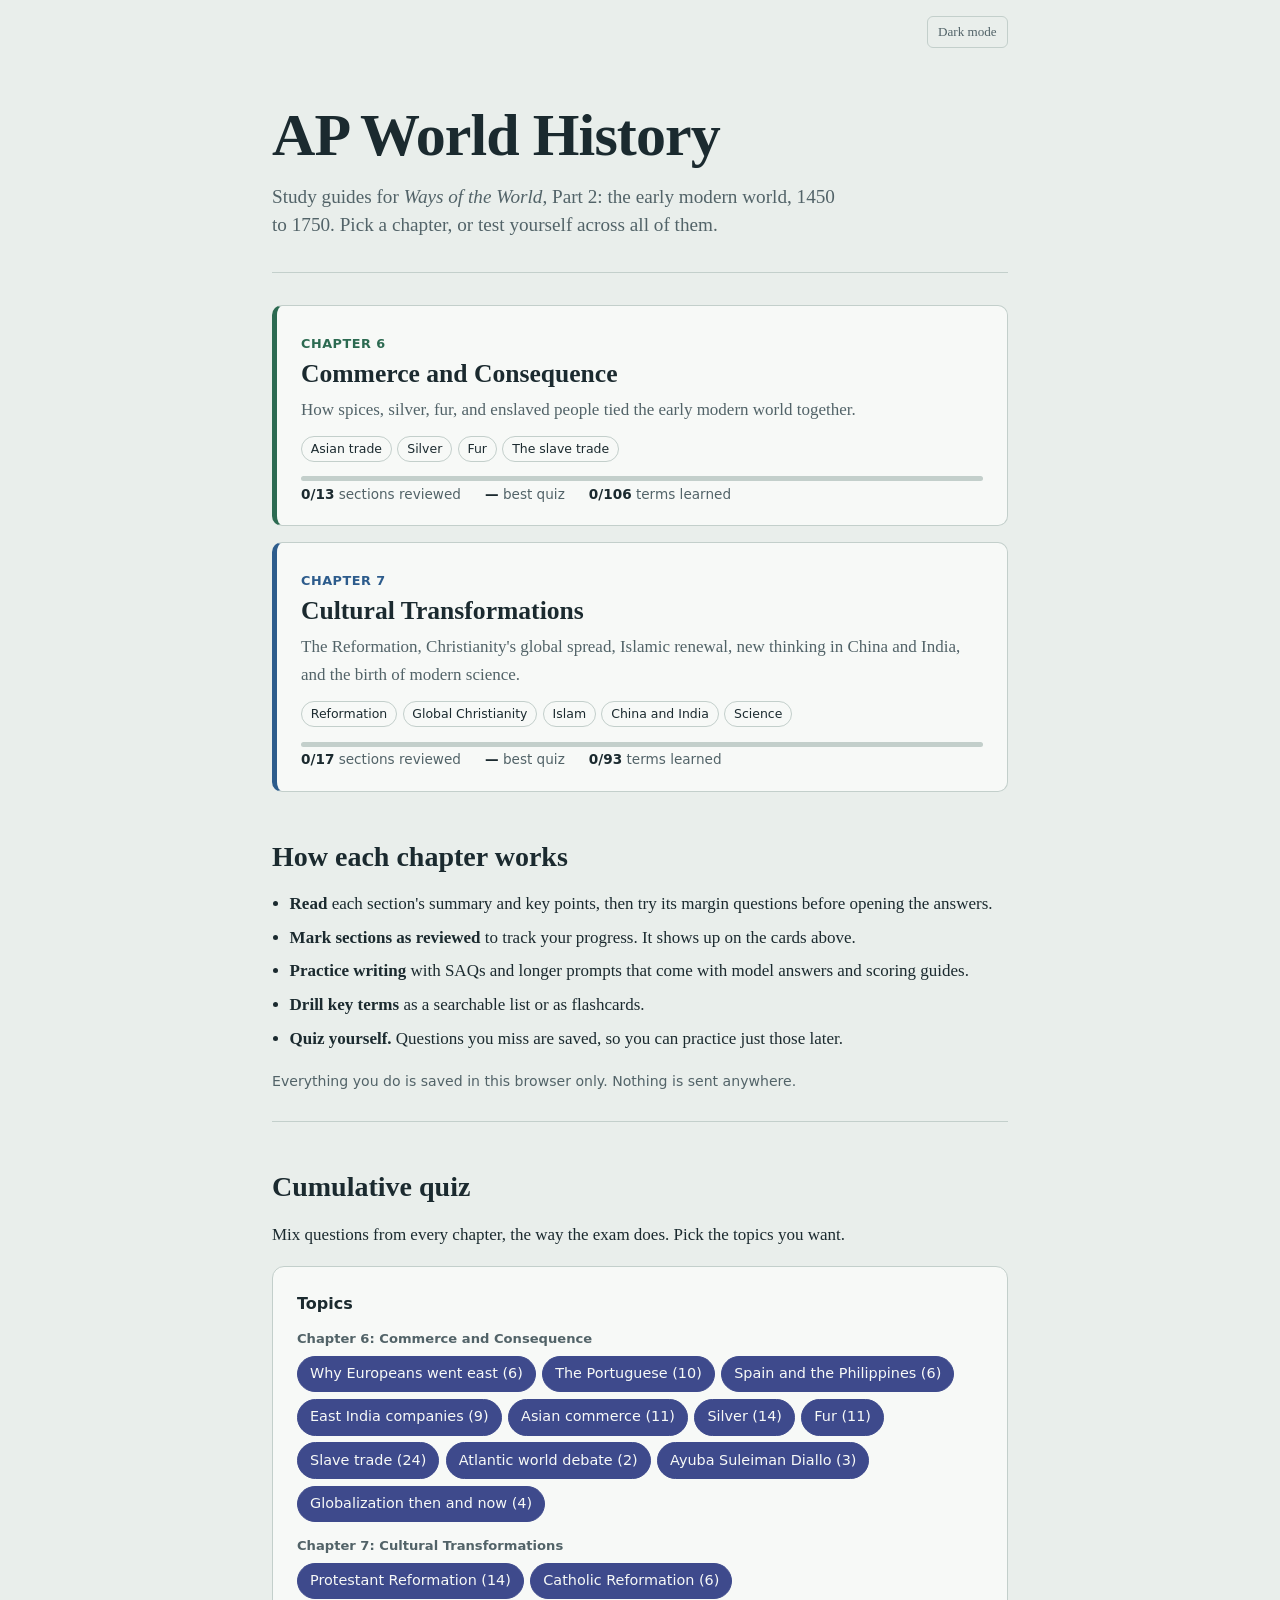
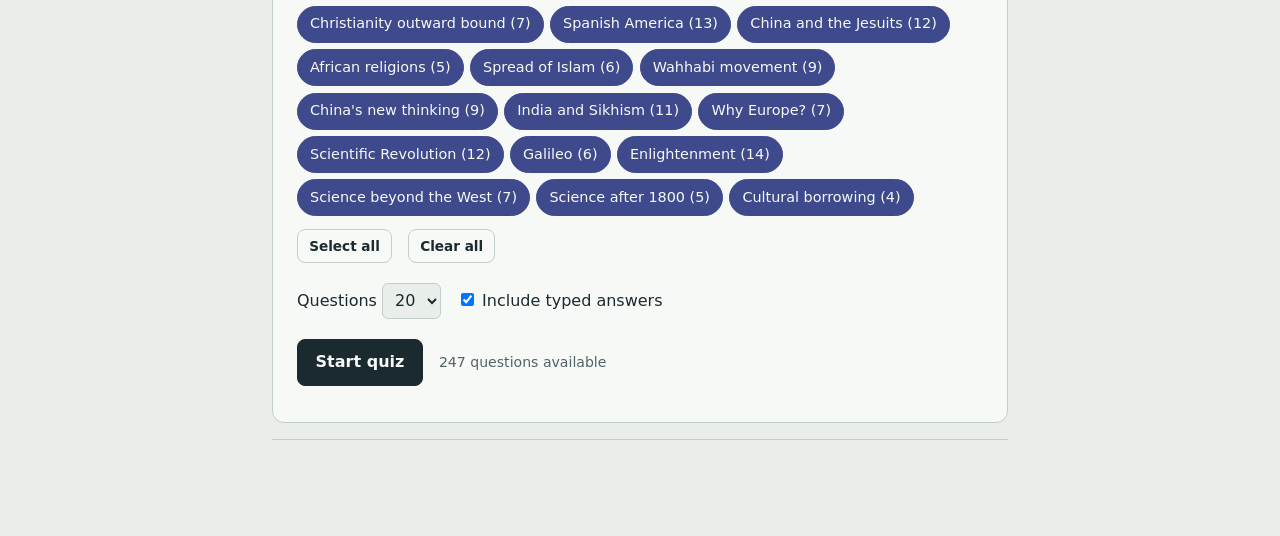
==== commit 6dcfb981: "Add Chapter 7 and turn the site into a chapter hub - Add ch7.html (Cultural Transformations: Religio" ====
--- a/index.html
+++ b/index.html
@@ -3,476 +3,54 @@
 <head>
 <meta charset="utf-8">
 <meta name="viewport" content="width=device-width, initial-scale=1">
-<title>Chapter 6: Commerce and Consequence | AP World History study site</title>
-<style>
-:root{
-  --paper:#E9EEEB; --sheet:#F7F9F7; --ink:#1B2A2F; --muted:#526368; --rule:#C3CFCB; --tint:#E1E8E5;
-  --asia:#2C6A51; --silver:#5C7287; --fur:#89552F; --people:#3E4A8C; --debate:#5A616B;
-  --good:#2A7A53; --good-bg:#DDEFE5; --bad:#AD3D33; --bad-bg:#F6E1DE; --focus:#3E4A8C;
-  --serif:"Iowan Old Style","Palatino Linotype","Book Antiqua",Palatino,"URW Palladio L",P052,Georgia,serif;
-  --sans:system-ui,-apple-system,"Segoe UI",Roboto,"Helvetica Neue",Arial,sans-serif;
-  color-scheme: light;
-}
-@media (prefers-color-scheme: dark){
-  :root{
-    --paper:#0E1619; --sheet:#141F23; --ink:#E0E8E5; --muted:#97A8AC; --rule:#2B3B41; --tint:#1B282D;
-    --asia:#73B89A; --silver:#A8BACB; --fur:#D49C74; --people:#A3ADF0; --debate:#AFB5BC;
-    --good:#6CC79F; --good-bg:#16302A; --bad:#EF8B81; --bad-bg:#3A1E1C; --focus:#A3ADF0;
-    color-scheme: dark;
-  }
-}
-*{box-sizing:border-box}
-html{scroll-behavior:smooth;scroll-padding-top:1rem}
-@media (prefers-reduced-motion: reduce){html{scroll-behavior:auto}*{animation:none!important;transition:none!important}}
-body{margin:0;background:var(--paper);color:var(--ink);font-family:var(--serif);font-size:1.0625rem;line-height:1.65}
-a{color:inherit}
-:focus-visible{outline:3px solid var(--focus);outline-offset:2px;border-radius:3px}
-.sr-only{position:absolute;width:1px;height:1px;overflow:hidden;clip:rect(0 0 0 0);white-space:nowrap}
-.layout{display:grid;grid-template-columns:17rem minmax(0,1fr);min-height:100vh}
-
-/* sidebar: each group is a route line, each section a stop */
-.sidebar{position:sticky;top:0;height:100vh;overflow-y:auto;padding:1.75rem 1.25rem 2rem 1.5rem;border-right:1px solid var(--rule);font-family:var(--sans);font-size:.92rem}
-.toc-title{font-family:var(--serif);font-size:1.15rem;font-weight:600;margin:0}
-.toc-progress{color:var(--muted);margin:.15rem 0 1.25rem;font-size:.85rem}
-.toc-group{margin-bottom:1rem}
-.toc-group-name{margin:0 0 .35rem;font-weight:600;color:var(--c)}
-.toc-group ul{list-style:none;margin:0 0 0 .45rem;padding:0 0 0 1.05rem;border-left:3px solid var(--c)}
-.toc-group li{margin:.1rem 0}
-.toc-group a{position:relative;display:block;padding:.22rem .4rem;text-decoration:none;border-radius:4px;color:var(--ink)}
-.toc-group a::before{content:"";position:absolute;left:calc(-1.05rem - 1.5px - 6px);top:.98rem;width:12px;height:12px;margin-top:-6px;border-radius:50%;background:var(--paper);border:3px solid var(--c);box-sizing:border-box}
-.toc-group a.done::before{background:var(--c)}
-.toc-group a:hover{background:var(--tint)}
-.toc-group a.current{font-weight:600;background:var(--tint)}
-.menu-btn{display:none}
-
-main{padding:0 2rem 6rem}
-.column{max-width:46rem;margin:0 auto}
-
-/* hero */
-.hero{padding:3.5rem 0 2.5rem;border-bottom:1px solid var(--rule)}
-.hero h1{font-size:clamp(2.5rem,6.5vw,4.25rem);line-height:1.02;font-weight:600;letter-spacing:-.015em;margin:0 0 1rem}
-.lede{font-size:1.2rem;line-height:1.5;margin:0 0 2rem;max-width:36rem;color:var(--muted)}
-.routes{margin:0;padding:1.25rem 1.25rem .75rem;background:var(--sheet);border:1px solid var(--rule);border-radius:10px}
-.routes figcaption{font-family:var(--sans);font-size:.85rem;color:var(--muted);margin-top:.5rem}
-.route{display:grid;grid-template-columns:8.5rem minmax(0,1fr);align-items:start;gap:1rem;padding:.6rem .5rem .55rem;border-radius:6px;text-decoration:none;color:var(--ink)}
-.route:hover{background:var(--tint)}
-.route-name{font-family:var(--sans);font-weight:600;color:var(--c);font-size:.95rem;padding-top:.05rem}
-.stops{position:relative;display:flex;justify-content:space-between;min-width:0}
-.stops::before{content:"";position:absolute;left:calc(50% / var(--n));right:calc(50% / var(--n));top:7px;height:4px;margin-top:-2px;background:var(--c);border-radius:2px;transform-origin:left;animation:draw .9s cubic-bezier(.3,.7,.3,1) both}
-.route:nth-child(2) .stops::before{animation-delay:.12s}.route:nth-child(3) .stops::before{animation-delay:.24s}
-.route:nth-child(4) .stops::before{animation-delay:.36s}.route:nth-child(5) .stops::before{animation-delay:.48s}
-@keyframes draw{from{transform:scaleX(0)}to{transform:scaleX(1)}}
-.stop{position:relative;display:flex;flex-direction:column;align-items:center;flex:1 1 0;min-width:0}
-.stop::before{content:"";width:14px;height:14px;border-radius:50%;background:var(--sheet);border:3px solid var(--c);box-sizing:border-box;position:relative;z-index:1}
-.stop-label{font-family:var(--sans);font-size:.78rem;line-height:1.25;color:var(--muted);margin-top:.3rem;text-align:center;max-width:7.5rem}
-.howto{margin:1.75rem 0 0}
-
-/* overview + entries */
-.block{padding:3rem 0 1rem;border-bottom:1px solid var(--rule)}
-.block>h2,.entry h2{font-size:1.75rem;line-height:1.2;font-weight:600;margin:0 0 1rem}
-h3{font-size:1.15rem;margin:1.75rem 0 .5rem;font-weight:600}
-.prose p{margin:0 0 1rem}
-.prose strong{font-weight:600}
-.entry{padding:3rem 0 1.5rem;border-bottom:1px solid var(--rule)}
-.entry-head{display:flex;flex-wrap:wrap;align-items:baseline;justify-content:space-between;gap:.5rem 1rem;margin-bottom:.75rem}
-.entry-head h2{margin:0;display:flex;align-items:baseline;gap:.6rem}
-.marker{flex:none;width:14px;height:14px;border-radius:50%;border:4px solid var(--c);transform:translateY(-.1rem)}
-.review{font-family:var(--sans);font-size:.85rem;padding:.35rem .75rem;border-radius:999px;border:1.5px solid var(--c);background:transparent;color:var(--c);cursor:pointer}
-.review[aria-pressed="true"]{background:var(--c);color:var(--sheet)}
-.keypoints{border-left:4px solid var(--c);padding:.1rem 0 .1rem 1.1rem;margin:1.5rem 0}
-.keypoints h3{margin-top:0}
-.keypoints ul{margin:0;padding-left:1.1rem}
-.keypoints li{margin:.3rem 0}
-.note{font-family:var(--sans);font-size:.88rem;color:var(--muted);margin:0 0 .75rem}
-.skill{font-family:var(--sans);font-size:.78rem;font-weight:600;color:var(--c,var(--people));border:1px solid currentColor;border-radius:4px;padding:.05rem .4rem;margin-right:.55rem;white-space:nowrap;vertical-align:.1em}
-
-details.mq,details.sample{background:var(--sheet);border:1px solid var(--rule);border-radius:8px;margin:.5rem 0}
-details.mq>summary{cursor:pointer;padding:.75rem 1rem;list-style:none;display:block}
-details.mq>summary::-webkit-details-marker{display:none}
-details.mq>summary .mq-q{font-weight:600}
-details.mq>summary::after{content:"Show answer";display:block;font-family:var(--sans);font-size:.8rem;color:var(--muted);margin-top:.25rem}
-details.mq[open]>summary::after{content:"Hide answer"}
-details.mq>p,details.sample>p{margin:0;padding:0 1rem .9rem}
-details.sample{background:transparent}
-details.sample>summary{cursor:pointer;padding:.5rem .9rem;font-family:var(--sans);font-size:.88rem;color:var(--muted)}
-
-.themes{padding-left:1.1rem}
-.themes li{margin:.35rem 0}
-
-/* tables */
-.table-wrap{overflow-x:auto;border:1px solid var(--rule);border-radius:8px;background:var(--sheet);margin-bottom:1.5rem}
-table{border-collapse:collapse;width:100%;min-width:40rem;font-size:.92rem;line-height:1.45}
-th,td{text-align:left;vertical-align:top;padding:.6rem .75rem;border-bottom:1px solid var(--rule)}
-thead th{font-family:var(--sans);font-size:.8rem;color:var(--muted);font-weight:600}
-tbody th{font-weight:600}
-tbody tr:last-child>*{border-bottom:0}
-
-/* SAQ */
-.formula{padding-left:1.3rem}
-.formula li{margin:.35rem 0}
-.saq{margin:1.5rem 0 2rem}
-.parts{list-style:none;padding:0;margin:0}
-.parts>li{display:grid;grid-template-columns:1.6rem minmax(0,1fr);gap:.25rem;margin:.75rem 0}
-.parts .part{font-weight:600}
-.parts p{margin:0}
-.wp{padding:1rem 0;border-top:1px solid var(--rule)}
-.wp-prompt{margin:0 0 .6rem;font-weight:600}
-.pts{font-family:var(--sans);font-weight:400;font-size:.8rem;color:var(--muted);white-space:nowrap}
-textarea{width:100%;font:inherit;font-size:1rem;color:var(--ink);background:var(--sheet);border:1px solid var(--rule);border-radius:8px;padding:.7rem .8rem;resize:vertical}
-
-/* terms */
-.search{width:100%;font-family:var(--sans);font-size:1rem;padding:.65rem .8rem;border-radius:8px;border:1px solid var(--rule);background:var(--sheet);color:var(--ink)}
-.term-count{font-family:var(--sans);font-size:.85rem;color:var(--muted);margin:.5rem 0 1rem}
-dl.terms{margin:0}
-dl.terms div{padding:.6rem 0;border-bottom:1px solid var(--rule)}
-dl.terms dt{font-weight:600}
-dl.terms dd{margin:.15rem 0 0}
-
-/* quiz */
-.quiz{background:var(--sheet);border:1px solid var(--rule);border-radius:12px;padding:1.5rem;margin-top:1rem;font-family:var(--sans);font-size:1rem}
-.quiz fieldset{border:0;padding:0;margin:0 0 1.25rem}
-.quiz legend{font-weight:600;margin-bottom:.5rem;padding:0}
-.chips{display:flex;flex-wrap:wrap;gap:.4rem}
-.chip{position:relative}
-.chip input{position:absolute;opacity:0;inset:0;margin:0;cursor:pointer}
-.chip span{display:inline-block;padding:.35rem .75rem;border:1.5px solid var(--rule);border-radius:999px;font-size:.9rem;cursor:pointer;user-select:none}
-.chip input:checked+span{border-color:var(--people);background:var(--people);color:var(--sheet)}
-.chip input:focus-visible+span{outline:3px solid var(--focus);outline-offset:2px}
-.row{display:flex;flex-wrap:wrap;align-items:center;gap:.6rem 1rem}
-.btn{font:inherit;font-weight:600;padding:.6rem 1.1rem;border-radius:8px;border:1.5px solid var(--ink);background:var(--ink);color:var(--sheet);cursor:pointer}
-.btn.ghost{background:transparent;color:var(--ink);border-color:var(--rule)}
-.btn.small{font-size:.85rem;padding:.3rem .7rem}
-.btn:disabled{opacity:.45;cursor:not-allowed}
-select{font:inherit;padding:.4rem .5rem;border-radius:6px;border:1px solid var(--rule);background:var(--paper);color:var(--ink)}
-.q-meta{display:flex;justify-content:space-between;gap:1rem;font-size:.85rem;color:var(--muted);margin-bottom:.75rem}
-.q-bar{height:4px;background:var(--rule);border-radius:2px;margin-bottom:1.25rem;overflow:hidden}
-.q-bar span{display:block;height:100%;background:var(--people);transition:width .3s}
-.q-text{font-family:var(--serif);font-size:1.3rem;line-height:1.35;font-weight:600;margin:.25rem 0 1rem}
-.q-topic{font-size:.85rem;color:var(--muted)}
-.options{display:grid;gap:.5rem;margin-bottom:1rem}
-.opt{display:grid;grid-template-columns:1.75rem minmax(0,1fr);align-items:start;text-align:left;font:inherit;padding:.7rem .85rem;border-radius:8px;border:1.5px solid var(--rule);background:var(--paper);color:var(--ink);cursor:pointer}
-.opt:hover:not(:disabled){border-color:var(--people)}
-.opt .k{color:var(--muted);font-weight:600}
-.opt.right{border-color:var(--good);background:var(--good-bg)}
-.opt.wrong{border-color:var(--bad);background:var(--bad-bg)}
-.opt:disabled{cursor:default}
-.typed{display:flex;flex-wrap:wrap;gap:.5rem;margin-bottom:.5rem}
-.typed input{flex:1 1 14rem;font:inherit;padding:.6rem .75rem;border-radius:8px;border:1.5px solid var(--rule);background:var(--paper);color:var(--ink)}
-.typed input.right{border-color:var(--good);background:var(--good-bg)}
-.typed input.wrong{border-color:var(--bad);background:var(--bad-bg)}
-.hint{color:var(--muted);font-size:.92rem;margin:.5rem 0}
-.feedback{margin:1rem 0;padding:.8rem 1rem;border-radius:8px}
-.feedback:empty{display:none}
-.feedback.right{background:var(--good-bg);color:var(--ink);border-left:4px solid var(--good)}
-.feedback.wrong{background:var(--bad-bg);color:var(--ink);border-left:4px solid var(--bad)}
-.feedback p{margin:.15rem 0}
-.score-big{font-family:var(--serif);font-size:3rem;font-weight:600;line-height:1;margin:.25rem 0}
-.missed{list-style:none;padding:0;margin:1rem 0}
-.missed li{padding:.7rem 0;border-top:1px solid var(--rule)}
-.missed .a{color:var(--good);font-weight:600}
-[hidden]{display:none!important}
-
-@media (max-width:900px){
-  .layout{display:block}
-  .sidebar{position:sticky;top:0;z-index:5;height:auto;max-height:100vh;border-right:0;border-bottom:1px solid var(--rule);background:var(--paper);padding:.6rem 1rem}
-  .menu-btn{display:flex;align-items:center;justify-content:space-between;width:100%;font:inherit;font-weight:600;background:none;border:0;color:var(--ink);padding:.35rem 0;cursor:pointer}
-  .toc-inner{display:none;padding-top:.75rem}
-  .sidebar.open{overflow-y:auto}
-  .sidebar.open .toc-inner{display:block}
-  .toc-title{display:none}
-  main{padding:0 1.1rem 5rem}
-  .hero{padding-top:2rem}
-  .routes{padding:.9rem .6rem .6rem}
-  .route{grid-template-columns:1fr;gap:.45rem;padding:.55rem .35rem}
-  .stops{overflow-x:auto;padding-bottom:.25rem}
-  .stop-label{font-size:.72rem}
-  html{scroll-padding-top:3.5rem}
-}
-</style>
+<meta name="description" content="AP World History study guides: chapter summaries, margin questions, comparison charts, SAQ practice, flashcards, and quizzes.">
+<title>AP World History study site</title>
+<link rel="stylesheet" href="assets/site.css">
+<script>try{var t=JSON.parse(localStorage.getItem('apw.theme'));if(t)document.documentElement.dataset.theme=t}catch(e){}</script>
 </head>
-<body>
-<div class="layout">
-<aside class="sidebar">
-  <button type="button" class="menu-btn" aria-expanded="false" aria-controls="toc">Chapter 6 contents <span aria-hidden="true">&#9662;</span></button>
-  <nav class="toc-inner" id="toc" aria-label="Chapter sections">
-    <p class="toc-title">Chapter 6</p>
-    <p class="toc-progress" id="progress"></p>
-    <div class="toc-group" style="--c: var(--ink)"><p class="toc-group-name">Start here</p><ul><li><a href="#overview" data-id="overview">The big picture</a></li></ul></div><div class="toc-group" style="--c: var(--asia)"><p class="toc-group-name">Asian trade</p><ul><li><a href="#s-motives" data-id="s-motives">Why Europeans went east</a></li><li><a href="#s-portugal" data-id="s-portugal">The Portuguese</a></li><li><a href="#s-spain" data-id="s-spain">Spain and the Philippines</a></li><li><a href="#s-companies" data-id="s-companies">The East India companies</a></li><li><a href="#s-asians" data-id="s-asians">Asians and Asian commerce</a></li></ul></div><div class="toc-group" style="--c: var(--silver)"><p class="toc-group-name">Silver</p><ul><li><a href="#s-silver" data-id="s-silver">Silver and global commerce</a></li></ul></div><div class="toc-group" style="--c: var(--fur)"><p class="toc-group-name">Fur</p><ul><li><a href="#s-fur" data-id="s-fur">The world hunt for fur</a></li></ul></div><div class="toc-group" style="--c: var(--people)"><p class="toc-group-name">People</p><ul><li><a href="#s-slave-context" data-id="s-slave-context">The slave trade in context</a></li><li><a href="#s-slave-practice" data-id="s-slave-practice">The slave trade in practice</a></li><li><a href="#s-africa" data-id="s-africa">Effects on Africa</a></li></ul></div><div class="toc-group" style="--c: var(--debate)"><p class="toc-group-name">Debates and stories</p><ul><li><a href="#s-atlantic" data-id="s-atlantic">The Atlantic world debate</a></li><li><a href="#s-ayuba" data-id="s-ayuba">Ayuba Suleiman Diallo</a></li><li><a href="#s-reflections" data-id="s-reflections">Globalization then and now</a></li></ul></div><div class="toc-group" style="--c: var(--muted)"><p class="toc-group-name">Study tools</p><ul><li><a href="#compare" data-id="compare">Comparison charts</a></li><li><a href="#saq" data-id="saq">Short answer practice</a></li><li><a href="#bigpicture" data-id="bigpicture">Big picture questions</a></li><li><a href="#terms" data-id="terms">Key terms</a></li><li><a href="#quiz" data-id="quiz">Quiz</a></li></ul></div>
-  </nav>
-</aside>
+<body class="hub" data-page="hub">
 <main>
 <div class="column">
-<header class="hero">
-  <h1>Commerce and Consequence</h1>
-  <p class="lede">AP World History, Chapter 6. How spices, silver, fur, and enslaved people tied the early modern world together, about 1450 to 1750.</p>
-  <figure class="routes">
-    <a class="route" href="#s-portugal" style="--c: var(--asia)"><span class="route-name">Spices</span><span class="stops" style="--n:5"><span class="stop"><span class="stop-label">Spice Islands</span></span><span class="stop"><span class="stop-label">Malacca</span></span><span class="stop"><span class="stop-label">Goa</span></span><span class="stop"><span class="stop-label">Around Africa</span></span><span class="stop"><span class="stop-label">Lisbon and Amsterdam</span></span></span></a><a class="route" href="#s-silver" style="--c: var(--silver)"><span class="route-name">Silver</span><span class="stops" style="--n:4"><span class="stop"><span class="stop-label">Potosi</span></span><span class="stop"><span class="stop-label">Acapulco</span></span><span class="stop"><span class="stop-label">Manila</span></span><span class="stop"><span class="stop-label">China</span></span></span></a><a class="route" href="#s-fur" style="--c: var(--fur)"><span class="route-name">American fur</span><span class="stops" style="--n:3"><span class="stop"><span class="stop-label">Great Lakes</span></span><span class="stop"><span class="stop-label">Hudson Bay</span></span><span class="stop"><span class="stop-label">London and Paris</span></span></span></a><a class="route" href="#s-fur" style="--c: var(--fur)"><span class="route-name">Siberian fur</span><span class="stops" style="--n:3"><span class="stop"><span class="stop-label">Siberia</span></span><span class="stop"><span class="stop-label">Russian traders</span></span><span class="stop"><span class="stop-label">Europe and China</span></span></span></a><a class="route" href="#s-slave-practice" style="--c: var(--people)"><span class="route-name">Enslaved people</span><span class="stops" style="--n:3"><span class="stop"><span class="stop-label">West Africa</span></span><span class="stop"><span class="stop-label">Atlantic crossing</span></span><span class="stop"><span class="stop-label">Brazil and the Caribbean</span></span></span></a>
-    <figcaption>The routes that run through this chapter. Select one to jump to its section.</figcaption>
-  </figure>
-  <p class="howto">Work through it in order: read a section's summary, try its margin questions before opening the answers, and mark it as reviewed. Then use the comparison charts and short answer practice, and finish with the quiz.</p>
+<div class="hub-top"><button type="button" class="theme-btn">Dark mode</button></div>
+<header class="hub-hero">
+  <h1>AP World History</h1>
+  <p class="lede">Study guides for <em>Ways of the World</em>, Part 2: the early modern world, 1450 to 1750. Pick a chapter, or test yourself across all of them.</p>
 </header>
 
-<section class="block" id="overview">
-  <h2>The big picture</h2>
-  <div class="prose"><p>From about 1450 to 1750, commerce joined empire as one of the two forces that tied the world together. Four flows define the chapter: Europeans forced their way into the old spice trade of the Indian Ocean; silver from the Americas and Japan poured into a world economy centered on China; furs from North America and Siberia fed markets in Europe and China; and millions of enslaved Africans were shipped across the Atlantic to work on American plantations.</p><p>Europeans were prominent, but they were far from the only actors. Asian merchants and states, African rulers and traders, and Native American hunters all shaped these exchanges, sometimes on their own terms. The results were uneven: trade made some people rich, impoverished or enslaved others, and changed environments from the Spice Islands to the Great Lakes.</p></div>
-  <h3>Four themes to remember</h3>
-  <ul class="themes"><li>Europeans used force to break into Asian trade but often ended up fitting into older patterns.</li><li>Silver made trade truly global, and China&#x27;s demand for it drove the whole system.</li><li>The fur trade brought Native Americans new goods along with devastating losses.</li><li>The Atlantic slave trade ran on European demand and African supply, with lasting effects on three continents.</li></ul>
-</section>
+<div class="cards">
+  <a class="ch-card" href="ch6.html" data-card="ch6" style="--c: var(--asia)">
+    <span class="num">Chapter 6</span>
+    <h2>Commerce and Consequence</h2>
+    <p>How spices, silver, fur, and enslaved people tied the early modern world together.</p>
+    <div class="strands"><span>Asian trade</span><span>Silver</span><span>Fur</span><span>The slave trade</span></div>
+    <div class="meter" aria-hidden="true"><span></span></div>
+    <div class="stats"></div>
+  </a>
+  <a class="ch-card" href="ch7.html" data-card="ch7" style="--c: var(--science)">
+    <span class="num">Chapter 7</span>
+    <h2>Cultural Transformations</h2>
+    <p>The Reformation, Christianity's global spread, Islamic renewal, new thinking in China and India, and the birth of modern science.</p>
+    <div class="strands"><span>Reformation</span><span>Global Christianity</span><span>Islam</span><span>China and India</span><span>Science</span></div>
+    <div class="meter" aria-hidden="true"><span></span></div>
+    <div class="stats"></div>
+  </a>
+</div>
 
-
-<section class="entry" id="s-motives" style="--c: var(--asia)">
-  <div class="entry-head">
-    <h2><span class="marker" aria-hidden="true"></span>Why Europeans went east</h2>
-    <button type="button" class="review" data-review="s-motives" aria-pressed="false">Mark as reviewed</button>
-  </div>
-  <div class="prose"><p>Columbus reached the Americas by accident, but Vasco da Gama's arrival in India was the payoff of a deliberate Portuguese effort that crept down the African coast, rounded its southern tip, and crossed the Indian Ocean. What Europeans wanted most was <strong>spices</strong>, pepper above all, along with Asian silks, cottons, and gems.</p><p>Europe could reach outward because it was recovering from the Black Death: its population and cities were growing, its monarchies taxed better and fielded gunpowder armies, and commercial cities were building market economies. Two problems pushed Europeans to find a sea route. Asian goods reached them through <strong>Muslim traders in Egypt and Venetian merchants</strong> who controlled the trade, which Europeans resented for economic, political, and religious reasons, including hopes of joining the legendary Christian king <strong>Prester John</strong> against Islam. And Europe made little that Asians wanted, so it paid in gold and silver, a <strong>trade deficit</strong> that fueled the hunt for precious metals.</p></div>
-  <div class="keypoints"><h3>Key points</h3><ul><li>Spices were the main motive: seasoning, preservatives, medicine, and supposed aphrodisiacs.</li><li>Going around Muslim and Venetian middlemen was both an economic and a religious goal.</li><li>Europe&#x27;s trade deficit with Asia explains its hunger for gold and, later, American silver.</li></ul></div>
-  <div class="margin-qs"><h3>Margin questions</h3>
-    <p class="note">Answer each one in your head or out loud, then open it to check.</p><details class="mq"><summary><span class="skill">Causation</span><span class="mq-q">What pushed Europeans to look for a sea route to Asia?</span></summary><p>Demand for spices and other Asian goods, resentment of the Muslim and Venetian hold on that trade, religious hopes of joining Prester John against Islam, and the need for gold and silver to cover a trade deficit.</p></details><details class="mq"><summary><span class="skill">Contextualization</span><span class="mq-q">Why was Europe able to expand overseas at this moment?</span></summary><p>It was rebounding from the Black Death, with growing populations and cities, stronger monarchies that could tax and field gunpowder armies, and commercial centers practicing market exchange and investment.</p></details></div>
-</section>
-<section class="entry" id="s-portugal" style="--c: var(--asia)">
-  <div class="entry-head">
-    <h2><span class="marker" aria-hidden="true"></span>The Portuguese: an empire of commerce</h2>
-    <button type="button" class="review" data-review="s-portugal" aria-pressed="false">Mark as reviewed</button>
-  </div>
-  <div class="prose"><p>The Indian Ocean world the Portuguese entered was vast and diverse. East Africans, Arabs, Persians, Indians, Malays, and Chinese traded there, most of them Muslim but alongside Hindus, Buddhists, Christians, and Jews. Portuguese goods couldn't compete, but their ships carried <strong>cannons</strong>, local merchant ships were lightly armed, and no great power had patrolled the sea since China pulled back its fleets.</p><p>Using that edge, the Portuguese seized fortified bases at <strong>Mombasa, Hormuz, Goa, and Malacca</strong> and won <strong>Macao</strong> from China through bribery and negotiation. Resistance met brutal force: at Mombasa they burned the city and killed about 1,500 people. Historians call the result a <strong>trading post empire</strong>, built to control commerce rather than land. Ships had to buy a pass called a <strong>cartaz</strong> and pay duties on their cargo.</p><p>It fell short. The Portuguese never controlled much more than half the spice trade to Europe, and older routes through the Ottoman Empire revived. They ended up selling shipping services between Asian ports, the <strong>carrying trade</strong>, and many settled in, married Asian women, learned local languages, and sometimes became Muslims. Overextended and resisted by Japan, Burma, Mughal India, Persia, Oman, and rival Europeans, the network was in steep decline by about 1600.</p></div>
-  <div class="keypoints"><h3>Key points</h3><ul><li>Military technology, not better goods, got the Portuguese into Asian trade.</li><li>Trading post empire: control trade through forts and passes, not territory.</li><li>In the end they adapted to Asian trade more than they transformed it.</li></ul></div>
-  <div class="margin-qs"><h3>Margin questions</h3>
-    <p class="note">Answer each one in your head or out loud, then open it to check.</p><details class="mq"><summary><span class="skill">Argument</span><span class="mq-q">How far did the Portuguese achieve their goals in the Indian Ocean?</span></summary><p>Only partly. They built forts, forced ships to buy passes, and dominated the route around Africa for a time, but they never controlled more than about half the spice trade, older routes revived, and they became carriers within Asia before declining.</p></details><details class="mq"><summary><span class="skill">Continuity and change</span><span class="mq-q">How did the Portuguese change Indian Ocean trade, and how did they fit into it?</span></summary><p>They militarized the sea lanes with armed ships, forts, and passes, which was new. But the network&#x27;s diversity and older routes survived, and the Portuguese joined the carrying trade and married into local societies.</p></details></div>
-</section>
-<section class="entry" id="s-spain" style="--c: var(--asia)">
-  <div class="entry-head">
-    <h2><span class="marker" aria-hidden="true"></span>Spain and the Philippines</h2>
-    <button type="button" class="review" data-review="s-spain" aria-pressed="false">Mark as reviewed</button>
-  </div>
-  <div class="prose"><p>Spain challenged Portugal by taking the <strong>Philippines</strong>, named for King Philip II. Three conditions invited outright conquest instead of a string of trading posts: the islands were close to China and the Spice Islands, they were divided into small, competing chiefdoms, and no major power claimed them. Organized largely from <strong>Mexico</strong>, the takeover relied on small forces, gunpowder, local alliances, gifts to chiefs, and Catholic ceremony, and it was often bloodless.</p><p>Missionaries made the Philippines Asia's only major <strong>Christian</strong> society, though Islam on the southern island of <strong>Mindanao</strong> sustained centuries of resistance. Familiar Spanish practices from the Americas followed: people were moved into Christian towns, tribute and unpaid labor were imposed, large estates appeared, and male priests pushed aside women who had served as ritual specialists, healers, and midwives.</p><p><strong>Manila</strong> grew into a diverse, prosperous colonial capital with thousands of Japanese and tens of thousands of Chinese residents. The Spanish depended on Chinese traders and artisans but resented their success and refusal to convert, which led to discrimination, expulsions, and massacres.</p></div>
-  <div class="keypoints"><h3>Key points</h3><ul><li>Colonial rule, not a trading post empire, because local societies were small and weak.</li><li>Asia&#x27;s only major Christian outpost, with Muslim resistance on Mindanao.</li><li>Manila linked the Spanish colony to China&#x27;s huge economy.</li></ul></div>
-  <div class="margin-qs"><h3>Margin questions</h3>
-    <p class="note">Answer each one in your head or out loud, then open it to check.</p><details class="mq"><summary><span class="skill">Comparison</span><span class="mq-q">Why did Spain build a colony in the Philippines when Portugal built only trading posts?</span></summary><p>The Philippines had small, divided chiefdoms, no rival claims, and a location near China and the Spice Islands, so conquest was easy. Portugal faced larger, wealthier societies where controlling trade was the realistic goal.</p></details><details class="mq"><summary><span class="skill">Comparison</span><span class="mq-q">How did Spanish rule in the Philippines resemble Spanish rule in the Americas?</span></summary><p>Both involved missionary conversion, moving people into towns, tribute and forced labor, large estates, and the loss of women&#x27;s traditional religious roles.</p></details></div>
-</section>
-<section class="entry" id="s-companies" style="--c: var(--asia)">
-  <div class="entry-head">
-    <h2><span class="marker" aria-hidden="true"></span>The East India companies</h2>
-    <button type="button" class="review" data-review="s-companies" aria-pressed="false">Mark as reviewed</button>
-  </div>
-  <div class="prose"><p>In the early 1600s the Dutch and English overtook the Portuguese, often by force, while competing fiercely with each other. Both organized their ventures as private <strong>joint-stock companies</strong> that pooled many investors' money and spread the risk. Government <strong>charters</strong> gave the British and Dutch East India Companies trading monopolies plus the power to make war and govern, so they acted almost like states. The Dutch focused on Indonesia and the English on India; a French company came later.</p><p>In Indonesia, where states were small and weak, the <strong>Dutch</strong> seized control of spice production itself, not just shipping. On the <strong>Banda Islands</strong>, famous for nutmeg, they killed, enslaved, or starved nearly the whole population and replaced it with Dutch planters using enslaved workers. For a time they monopolized nutmeg, mace, and cloves and sold them for many times what they paid, while the islands' economies collapsed.</p><p>The <strong>British</strong>, less well funded and shut out of the spice islands, turned to India. There the powerful <strong>Mughal Empire</strong> meant they had to trade by permission, paying fees and bribes for bases at Bombay, Calcutta, and Madras. <strong>Cotton textiles</strong> became their main product, and whole villages specialized in making cloth for the British market. Both companies joined the carrying trade, shifted to <strong>bulk goods for mass markets</strong> such as pepper, textiles, tea, and coffee, and eventually turned their trading bases into colonial rule over India and Indonesia.</p></div>
-  <div class="keypoints"><h3>Key points</h3><ul><li>Joint-stock companies with state charters: private businesses with the powers of a government.</li><li>Dutch: violent control of spice production. British: trade by permission in Mughal India.</li><li>Both moved toward mass-market goods and, later, territorial rule.</li></ul></div>
-  <div class="margin-qs"><h3>Margin questions</h3>
-    <p class="note">Answer each one in your head or out loud, then open it to check.</p><details class="mq"><summary><span class="skill">Comparison</span><span class="mq-q">How did the Dutch and British East India Companies operate differently?</span></summary><p>The Dutch used force to control spice production in weak Indonesian states, as on the Banda Islands. The British couldn&#x27;t challenge the Mughals, so they traded by permission and payment in India and focused on cotton textiles.</p></details><details class="mq"><summary><span class="skill">Continuity and change</span><span class="mq-q">How much did the companies change the Asian societies they dealt with?</span></summary><p>In the spice islands, the change was devastating: populations destroyed and economies shattered. In India the British depended on Mughal permission, though some villages reorganized around making textiles. Bigger changes came later, when both companies became colonial rulers.</p></details></div>
-</section>
-<section class="entry" id="s-asians" style="--c: var(--asia)">
-  <div class="entry-head">
-    <h2><span class="marker" aria-hidden="true"></span>Asians and Asian commerce</h2>
-    <button type="button" class="review" data-review="s-asians" aria-pressed="false">Mark as reviewed</button>
-  </div>
-  <div class="prose"><p>Europeans mattered far less in Asia than in the Americas or Africa. They ruled only the Philippines, parts of Java, and a few spice islands. Siam expelled the French for aggressive missionary work, and to the great powers of <strong>Mughal India, China, and Japan</strong>, Europeans were minor players in large, prosperous economies.</p><p><strong>Japan</strong> shows how an Asian state could control the newcomers. While Japan was divided among warring lords, the <strong>daimyo</strong>, Europeans were welcomed for their guns, ships, knowledge, trade, and even religion, and about 300,000 Japanese became Christian. Once the <strong>Tokugawa shoguns</strong> unified the country, they saw Europeans as a threat: they expelled missionaries, executed converts, banned Japanese from going abroad, and let only the Dutch trade at the small island of <strong>Dejima</strong>. That narrow channel still brought in Western science, called <strong>Rangaku</strong> or Dutch learning, while Japan kept trading with China, Korea, and Southeast Asia.</p><p>Asian merchants kept thriving. Japanese traders operated, sometimes violently, in Southeast Asia, but unlike European states the shogun disowned them. Chinese merchants dominated trade between Southeast Asia and China, Southeast Asian women remained active traders, <strong>Armenian</strong> Christians based in New Julfa traded across Eurasia, and <strong>Indian merchants and moneylenders</strong> worked across Central Asia, Persia, and Russia. Overland trade stayed in Asian hands, and Indian firms like Virji Vora's could dictate prices to European companies and lend them money at high interest.</p></div>
-  <div class="keypoints"><h3>Key points</h3><ul><li>European territorial control in Asia was very limited.</li><li>Japan welcomed Europeans, then tightly restricted them.</li><li>Asian commercial networks were as sophisticated as Europe&#x27;s and kept operating.</li></ul></div>
-  <div class="margin-qs"><h3>Margin questions</h3>
-    <p class="note">Answer each one in your head or out loud, then open it to check.</p><details class="mq"><summary><span class="skill">Continuity and change</span><span class="mq-q">How did Asian political power and trade continue despite the Europeans?</span></summary><p>Mughal India, China, and Japan controlled their dealings with Europeans, and Japan limited them to one Dutch post. Chinese, Indian, Armenian, and Southeast Asian merchants kept trading, overland routes stayed in Asian hands, and Indian firms set prices for Europeans.</p></details><details class="mq"><summary><span class="skill">Comparison</span><span class="mq-q">How did Japan&#x27;s government treat its overseas merchants differently from European governments?</span></summary><p>European states chartered and backed their merchants, even with force. The Tokugawa shogun disowned violent Japanese traders in Southeast Asia and asked local rulers to punish them.</p></details></div>
-</section>
-<section class="entry" id="s-silver" style="--c: var(--silver)">
-  <div class="entry-head">
-    <h2><span class="marker" aria-hidden="true"></span>Silver and global commerce</h2>
-    <button type="button" class="review" data-review="s-silver" aria-pressed="false">Mark as reviewed</button>
-  </div>
-  <div class="prose"><p>Silver, even more than spices, created the first truly <strong>global</strong> trade network. Huge deposits were found in Bolivia and Japan at about the same time, and Spanish America produced most of the world's silver. Each year Spanish ships carried silver from <strong>Acapulco</strong> across the Pacific to <strong>Manila</strong>, the first lasting direct link between the Americas and Asia.</p><p><strong>China</strong> drove the system. When China required its huge population to pay taxes in silver, the metal's value there soared, so anyone with silver could buy far more Chinese silk and porcelain. Silver flowed to China from every direction, through Manila, on European ships carrying Japanese silver, and through Europe's purchases of Asian goods. Historians call this the <strong>silver drain</strong>, and the Spanish <strong>piece of eight</strong> became a currency used from the Americas to India and China.</p><p>Its effects differed by place. <strong>Potosi</strong> in Bolivia grew into the largest city in the Americas, with a wealthy elite, deadly forced labor and mercury poisoning for Native American miners, deforestation and flooding, and business openings for women who ran shops, bakeries, and taverns. <strong>Spain's</strong> Crown grew rich, but silver brought inflation instead of real growth in an economy weighed down by monopolies, an aristocracy that scorned business, and costly religious crusading, so Spain lost its lead in Europe. Across Europe, silver-driven inflation fed the unrest of the General Crisis.</p><p><strong>Japan's</strong> shoguns used silver to unify the country, work with merchants, invest in farming and industry, and protect forests, laying foundations for later industrialization. In <strong>China</strong>, silver deepened commercialization and regional specialization, while southern China lost much of its forest. Economically, Europeans were mostly middlemen in an Asia-centered world economy where Chinese silks and Indian cottons outsold European cloth.</p></div>
-  <div class="keypoints"><h3>Key points</h3><ul><li>China&#x27;s silver tax made China the center of global silver demand.</li><li>Silver enriched Spain&#x27;s rulers but not its economy; Japan used it far more productively.</li><li>Asia remained the heart of the world economy, with Europeans as middlemen.</li></ul></div>
-  <div class="margin-qs"><h3>Margin questions</h3>
-    <p class="note">Answer each one in your head or out loud, then open it to check.</p><details class="mq"><summary><span class="skill">Contextualization</span><span class="mq-q">Why does the silver trade matter so much in world history?</span></summary><p>It was the first commodity traded on a truly global scale, linking the Americas, Europe, Africa, and Asia, and it shows that China&#x27;s economy, not Europe&#x27;s, was the center of early modern trade.</p></details><details class="mq"><summary><span class="skill">Causation</span><span class="mq-q">What made silver flow toward China?</span></summary><p>China required taxes to be paid in silver, so silver was worth more there than anywhere else, and foreigners used it to buy Chinese silk and porcelain.</p></details><details class="mq"><summary><span class="skill">Comparison</span><span class="mq-q">How did silver affect Spain, Japan, and China differently?</span></summary><p>Spain&#x27;s Crown grew rich but its economy stagnated under inflation and rigid institutions. Japan&#x27;s rulers used silver to unify the country and build a commercial economy while protecting forests. China&#x27;s economy became more commercialized and specialized but suffered heavy deforestation.</p></details></div>
-</section>
-<section class="entry" id="s-fur" style="--c: var(--fur)">
-  <div class="entry-head">
-    <h2><span class="marker" aria-hidden="true"></span>The world hunt for fur</h2>
-    <button type="button" class="review" data-review="s-fur" aria-pressed="false">Mark as reviewed</button>
-  </div>
-  <div class="prose"><p>Furs became a major global commodity alongside silver, spices, and textiles. Europe's own fur-bearing animals had been hunted out, and the cold winters of the <strong>Little Ice Age</strong> raised demand. In North America the <strong>French</strong> traded along the St. Lawrence, the Great Lakes, and the Mississippi, the <strong>British</strong> around Hudson Bay, and the <strong>Dutch</strong> along the Hudson River, while the southern colonies shipped huge numbers of deerskins to England's leather industry.</p><p><strong>Native Americans</strong> did the trapping and processing and traded furs for guns, blankets, metal tools, rum, and brandy. Their labor was cheap but not coerced, and at first trade brought real benefits: the Hurons exchanged tens of thousands of pelts a year, chiefs gained goods to hand out, and European competition kept prices fair. But the costs mounted. European <strong>diseases</strong> killed about half the Hurons; warfare grew deadlier with guns, <strong>mourning wars</strong> to capture replacements for the dead, and the long French-British rivalry; <strong>dependence</strong> on European goods wiped out traditional crafts; overhunting nearly wiped out beavers and depleted deer; and <strong>alcohol</strong> devastated communities. Some peoples, like the Iroquois, also sold ginseng to China, rented land, and worked for wages.</p><p>Women's lives changed too. Many native women married traders by the <strong>custom of the country</strong>, gaining influence as guides and go-betweens but sometimes being abandoned. Among the Ojibwa, women lost authority as their work shifted to processing furs, yet they controlled the trade in wild rice and maple syrup that traders needed.</p><p>In <strong>Siberia</strong>, furs, the <strong>soft gold</strong>, were the main reason for Russian expansion. Native Siberians suffered disease, dependence, settler encroachment, and depleted animals as in North America, but Russia faced no competing powers, forced every adult Siberian man to pay <strong>tribute in furs</strong>, took hostages to enforce it, and sent its own trappers to compete with local hunters.</p></div>
-  <div class="keypoints"><h3>Key points</h3><ul><li>Native Americans were active traders, not forced laborers, but disease, dependence, war, and alcohol took a huge toll.</li><li>The environmental cost was steep: beavers and deer were hunted toward extinction.</li><li>In Siberia, a single empire collected furs as forced tribute.</li></ul></div>
-  <div class="margin-qs"><h3>Margin questions</h3>
-    <p class="note">Answer each one in your head or out loud, then open it to check.</p><details class="mq"><summary><span class="skill">Causation</span><span class="mq-q">What effects did the fur trade have on Native American societies?</span></summary><p>Early benefits included new goods and stronger chiefs, but disease, deadlier warfare, dependence on European goods, lost crafts, overhunting, and alcohol devastated many societies.</p></details><details class="mq"><summary><span class="skill">Comparison</span><span class="mq-q">How did the North American and Siberian fur trades differ?</span></summary><p>In North America, several European powers competed and bought furs through negotiation. In Siberia, Russia had no rivals and forced Siberians to pay fur tribute, enforced with hostages, while Russian trappers competed directly.</p></details><details class="mq"><summary><span class="skill">Continuity and change</span><span class="mq-q">How did the fur trade change women&#x27;s roles?</span></summary><p>Hunting was men&#x27;s work, so men&#x27;s status rose and women&#x27;s household production declined, as among the Ojibwa. Some women gained influence by marrying traders or controlling the wild rice and maple syrup trade.</p></details></div>
-</section>
-<section class="entry" id="s-slave-context" style="--c: var(--people)">
-  <div class="entry-head">
-    <h2><span class="marker" aria-hidden="true"></span>The slave trade in context</h2>
-    <button type="button" class="review" data-review="s-slave-context" aria-pressed="false">Mark as reviewed</button>
-  </div>
-  <div class="prose"><p>No commercial link had deeper human consequences than the <strong>transatlantic slave system</strong>. About 12.5 million Africans were forced onto ships, and about 10.7 million survived the Atlantic crossing; many more died during capture and the march to the coast. Despite the language of trade, it rested on violence: capture, branding, chains, forced labor, and broken families.</p><p>Slavery itself was ancient. Before 1500 the Mediterranean and Indian Ocean were the main slave systems, and trans-Saharan and East African trades sent Africans into the <strong>Islamic world</strong>. There, most enslaved people worked in households, women were preferred about two to one, and some slaves rose to military or political power. Atlantic slavery was different: it was enormous, central to <strong>plantation</strong> economies, inherited with little hope of freedom, sharply at odds with ideals of liberty, and tied entirely to Africa and <strong>race</strong>.</p><p>Its model came from Mediterranean <strong>sugar plantations</strong> that Europeans learned about from the Arabs, a capital-intensive, almost factory-like industry. Slavs from the Black Sea first supplied the labor, which is where the word slave comes from, until the Ottoman capture of Constantinople cut that off. Africa became the source largely <strong>by elimination</strong>: Native Americans died of disease, poor Europeans were Christians and supposedly exempt, and indentured servants were costly and temporary, while Africans were skilled farmers with some immunity, non-Christian, relatively close, and available through African networks. Historians debate whether European racism came from Muslim views of Black Africans or from English views of the Irish, but slavery and racism soon reinforced each other.</p></div>
-  <div class="keypoints"><h3>Key points</h3><ul><li>Atlantic slavery was unique in its scale, inherited status, plantation labor, and racial basis.</li><li>Its roots lay in Mediterranean sugar plantations.</li><li>Africa became the labor source through a process of elimination.</li></ul></div>
-  <div class="margin-qs"><h3>Margin questions</h3>
-    <p class="note">Answer each one in your head or out loud, then open it to check.</p><details class="mq"><summary><span class="skill">Comparison</span><span class="mq-q">What made Atlantic slavery distinctive, and what did it share with other slave systems?</span></summary><p>It shared the ownership and sale of people and the use of captured outsiders. It differed in its huge size, plantation labor that favored men, inherited status with little chance of freedom, and its link to race.</p></details><details class="mq"><summary><span class="skill">Causation</span><span class="mq-q">Why did Africa become the main source of slaves for the Americas?</span></summary><p>Other sources failed: Slavs were cut off, Native Americans were dying, and Europeans were Christian or expensive. Africans were skilled farmers with some immunity, non-Christian, close by, and available through African trade networks.</p></details></div>
-</section>
-<section class="entry" id="s-slave-practice" style="--c: var(--people)">
-  <div class="entry-head">
-    <h2><span class="marker" aria-hidden="true"></span>The slave trade in practice</h2>
-    <button type="button" class="review" data-review="s-slave-practice" aria-pressed="false">Mark as reviewed</button>
-  </div>
-  <div class="prose"><p>European demand caused the trade, and Europeans controlled it from the African coast to the American plantation. Inside Africa, though, <strong>African merchants and rulers</strong> controlled capture and sale. Europeans waited on their ships or in coastal forts, almost never tried to conquer, and dealt with African authorities <strong>as equals</strong>; an English agent who insulted the king of Niumi was jailed until ransomed. African sellers wanted European and Indian textiles, <strong>cowrie shells</strong>, metal goods, guns, tobacco, alcohol, and beads, and Europeans bought some of these with American silver, tying the slave trade to the global trade in silver and cloth.</p><p>The trade was small at first, when the Portuguese cared as much about gold and acted as coastal carriers, then grew as the British, Dutch, and French joined in, peaking as American plantations boomed. Captives came mostly from West and South-Central Africa and were usually <strong>outsiders</strong> to the sellers' communities, such as prisoners of war, criminals, and debtors; West Africans had no shared African identity. Most were taken to <strong>Brazil and the Caribbean</strong>.</p><p>More than 14 percent died during the <strong>Middle Passage</strong>, and about one voyage in ten saw a major revolt. Resistance continued in the Americas through slowdowns, escape, and rebellion. Runaways built <strong>maroon societies</strong> such as <strong>Palmares</strong> in Brazil, home to 10,000 or more people, but only the <strong>Haitian Revolution</strong> won lasting freedom through a full-scale revolt.</p></div>
-  <div class="keypoints"><h3>Key points</h3><ul><li>European demand, African supply: Africans controlled capture and sale.</li><li>The trade connected to global silver and Asian textiles.</li><li>Enslaved people resisted constantly, from shipboard revolts to maroon communities.</li></ul></div>
-  <div class="margin-qs"><h3>Margin questions</h3>
-    <p class="note">Answer each one in your head or out loud, then open it to check.</p><details class="mq"><summary><span class="skill">Contextualization</span><span class="mq-q">What roles did Europeans and Africans each play in the slave trade?</span></summary><p>European demand drove it, and Europeans controlled shipping and plantations, while African merchants and rulers controlled capture and sale and negotiated with Europeans as equals.</p></details><details class="mq"><summary><span class="skill">Comparison</span><span class="mq-q">How was enslavement in the Atlantic trade similar to and different from enslavement elsewhere?</span></summary><p>As elsewhere, victims were mostly vulnerable outsiders. What differed was the destination: a deadly ocean crossing and lifelong plantation labor half a world away.</p></details></div>
-</section>
-<section class="entry" id="s-africa" style="--c: var(--people)">
-  <div class="entry-head">
-    <h2><span class="marker" aria-hidden="true"></span>Effects on Africa</h2>
-    <button type="button" class="review" data-review="s-africa" aria-pressed="false">Mark as reviewed</button>
-  </div>
-  <div class="prose"><p>The slave trade made Africa a permanent part of the Atlantic world. For a long time, enslaved Africans arriving in the Americas outnumbered European migrants three or four to one. Africa had no population collapse like the Great Dying, but its growth <strong>slowed</strong> while Europe and China expanded. Its economy <strong>stagnated</strong> because the elites who profited didn't invest in production, and the trade bred <strong>corruption</strong>, as courts were manipulated to supply victims. American crops like maize and cassava added food, but the world wanted Africa's people, not its products.</p><p>Women felt the trade in many ways. With far more men shipped away, women's workloads grew, polygyny increased, and elites kept more female slaves at home. A few women gained power: the <strong>signares</strong> of Senegambia married European merchants and ran their own trading networks, royal women helped hold together the kingdom of Dahomey, women held offices in Kongo, and <strong>Queen Nzinga</strong> of Matamba resisted Portuguese expansion.</p><p>Effects on states varied. Small, kinship-based societies without strong rulers suffered constant raids. Large kingdoms like <strong>Kongo and Oyo</strong> slowly broke apart as outlying regions gained guns and trade. <strong>Benin</strong> limited the trade and for a long time banned the export of male slaves, selling pepper and cotton cloth instead, until changing conditions pushed it into limited participation. <strong>Dahomey</strong> went the other way, building a state whose army raided for slaves every year and whose government depended on the trade. In the Americas, the <strong>African diaspora</strong> brought African religion, music, art, and food into new cultures, and slavery later became a metaphor for many kinds of oppression.</p></div>
-  <div class="keypoints"><h3>Key points</h3><ul><li>Slowed population growth, economic stagnation, and corruption.</li><li>Mixed effects on women: heavier burdens for most, power for a few.</li><li>States responded differently: Benin limited the trade, while Dahomey built itself on it.</li></ul></div>
-  <div class="margin-qs"><h3>Margin questions</h3>
-    <p class="note">Answer each one in your head or out loud, then open it to check.</p><details class="mq"><summary><span class="skill">Continuity and change</span><span class="mq-q">How did the slave trade change African societies?</span></summary><p>It slowed population growth, encouraged corruption, increased women&#x27;s labor and polygyny, devastated small societies, broke up kingdoms like Kongo and Oyo, and helped states like Dahomey rise.</p></details><details class="mq"><summary><span class="skill">Comparison</span><span class="mq-q">How did Benin and Dahomey respond differently to the slave trade?</span></summary><p>Benin restricted the trade and banned male slave exports for a long time, relying on other exports. Dahomey made slave raiding the state&#x27;s main business under royal control.</p></details></div>
-</section>
-<section class="entry" id="s-atlantic" style="--c: var(--debate)">
-  <div class="entry-head">
-    <h2><span class="marker" aria-hidden="true"></span>The Atlantic world debate</h2>
-    <button type="button" class="review" data-review="s-atlantic" aria-pressed="false">Mark as reviewed</button>
-  </div>
-  <div class="prose"><p>Since the 1970s, many historians have studied an <strong>Atlantic world</strong>, the web of exchange linking Europe, Africa, and the Americas. The idea frees history from national borders, invites comparison between empires, and gives context to places like the Caribbean, whose history depends on links to Africa, Europe, and North America. It also corrects assumptions: fewer than 5 percent of enslaved Africans went to North America.</p><p>Critics argue there was never one Atlantic world but many, divided by empire, religion, and race, including a Black Atlantic, and that the Atlantic was tightly tied to Asia through silver, Indian textiles, and cowrie shells from the Maldives. Other debates focus on <strong>agency</strong>, meaning who made things happen: not only Europeans, but also disease, indigenous allies of the Spanish, African rulers who supplied captives, and enslaved and colonized people who resisted and reshaped Christianity. Historians also argue about impact and moral responsibility.</p></div>
-  <div class="keypoints"><h3>Key points</h3><ul><li>The Atlantic world idea looks past nations to shared flows of people, goods, and disease.</li><li>Critics stress its many divisions and its ties to Asia.</li><li>Agency belonged to many groups, not just Europeans.</li></ul></div>
-  <div class="margin-qs"><h3>Margin questions</h3>
-    <p class="note">Answer each one in your head or out loud, then open it to check.</p><details class="mq"><summary><span class="skill">Contextualization</span><span class="mq-q">Why do historians find the Atlantic world idea useful, and what are its limits?</span></summary><p>It looks beyond nations to shared flows of people, goods, and ideas and encourages comparison, but it can hide divisions within the Atlantic and its strong ties to Asia.</p></details><details class="mq"><summary><span class="skill">Argument</span><span class="mq-q">Who besides Europeans had agency in creating the Atlantic world?</span></summary><p>Indigenous allies who helped topple the Aztecs and Incas, African rulers and merchants who supplied captives, and enslaved and colonized people who resisted, ran away, and adapted Christianity to their own needs.</p></details></div>
-</section>
-<section class="entry" id="s-ayuba" style="--c: var(--debate)">
-  <div class="entry-head">
-    <h2><span class="marker" aria-hidden="true"></span>Zooming in: Ayuba Suleiman Diallo</h2>
-    <button type="button" class="review" data-review="s-ayuba" aria-pressed="false">Mark as reviewed</button>
-  </div>
-  <div class="prose"><p>Ayuba was a young, literate Muslim from a family of scholars between the Gambia and Senegal rivers. Sent to sell some of his family's slaves to an English captain, he traded them elsewhere instead, then was captured on the way home and sold to that same captain. Enslaved on a Maryland tobacco farm, he ran away and was jailed, where a lawyer recognized him as an educated Muslim and helped bring him to England. Philanthropists bought his freedom, and English elites welcomed him.</p><p>Back home, he found his family waiting and resumed his old life, including owning slaves, while keeping ties to the English Royal African Company. His story complicates simple accounts of the slave trade: slavery was familiar in his world, and he moved between enslaver and enslaved.</p></div>
-  <div class="keypoints"><h3>Key points</h3><ul><li>Slavery was a normal institution in his society, practiced by elites like his family.</li><li>Anyone outside the protection of their community could be captured and sold.</li></ul></div>
-  <div class="margin-qs"><h3>Margin questions</h3>
-    <p class="note">Answer each one in your head or out loud, then open it to check.</p><details class="mq"><summary><span class="skill">Contextualization</span><span class="mq-q">What does Ayuba&#x27;s story reveal about slavery in West Africa?</span></summary><p>Slavery was an accepted institution practiced by elites like his family, and the trade&#x27;s victims were usually outsiders. His own capture shows how anyone beyond the protection of their community was vulnerable.</p></details></div>
-</section>
-<section class="entry" id="s-reflections" style="--c: var(--debate)">
-  <div class="entry-head">
-    <h2><span class="marker" aria-hidden="true"></span>Globalization then and now</h2>
-    <button type="button" class="review" data-review="s-reflections" aria-pressed="false">Mark as reviewed</button>
-  </div>
-  <div class="prose"><p>Early modern trade looks surprisingly modern: goods circulated worldwide, a Spanish silver coin worked as an international currency, people produced for world markets, and private companies backed by governments operated globally. Wealthy Europeans ate from Chinese porcelain, wore Indian cotton, and drank Mexican chocolate, Chinese tea, and Yemeni coffee sweetened with Caribbean or Brazilian sugar.</p><p>The differences matter just as much. Trade was far smaller and slower, it ran on muscle, wind, and water rather than industrial power, its center was Asia and especially China rather than Europe and North America, and it depended on <strong>empire and slavery</strong>, both later discredited.</p></div>
-  <div class="keypoints"><h3>Key points</h3><ul><li>Similar: global goods, an international currency, world markets, and global companies.</li><li>Different: scale, speed, preindustrial power, an Asian center, and dependence on empire and slavery.</li></ul></div>
-  <div class="margin-qs"><h3>Margin questions</h3>
-    <p class="note">Answer each one in your head or out loud, then open it to check.</p><details class="mq"><summary><span class="skill">Comparison</span><span class="mq-q">How did early modern globalization compare with globalization today?</span></summary><p>Similar in its global goods, international currency, world markets, and global companies. Different in its smaller scale and speed, preindustrial technology, Asian center, and dependence on empire and slavery.</p></details></div>
-</section>
-
-<section class="block" id="compare">
-  <h2>Comparison charts</h2>
-  <p>Short answer and essay questions love comparisons. Each row gives you a specific piece of evidence to use.</p>
-  <h3>Europeans in Asia</h3><p class="note">Use this for comparison prompts about European approaches to Asian trade.</p><div class="table-wrap" tabindex="0" role="region" aria-label="Europeans in Asia"><table><thead><tr><th scope="col">Power</th><th scope="col">Approach</th><th scope="col">Key places</th><th scope="col">Methods</th><th scope="col">Outcome</th></tr></thead><tbody><tr><th scope="row">Portugal</th><td>Trading post empire: control trade, not land</td><td>Mombasa, Hormuz, Goa, Malacca, Macao</td><td>Cannon-armed ships, forts, passes, and duties</td><td>Never more than about half the spice trade; joined the carrying trade; declined</td></tr><tr><th scope="row">Spain</th><td>Outright colonial rule</td><td>The Philippines and Manila</td><td>Conquest from Mexico, alliances, missionaries, tribute, and forced labor</td><td>Asia&#x27;s only major Christian society, linked to China&#x27;s trade</td></tr><tr><th scope="row">Netherlands</th><td>Chartered company controlling production</td><td>Indonesia, including the Banda Islands</td><td>Joint-stock company, force, monopolies, and plantations with enslaved workers</td><td>Huge profits, ruined spice islands, later colonial rule</td></tr><tr><th scope="row">Britain</th><td>Chartered company trading by permission</td><td>Bombay, Calcutta, and Madras in India</td><td>Joint-stock company, Mughal permission and bribes, cotton textiles</td><td>Mass-market textile trade, later colonial rule of India</td></tr></tbody></table></div><h3>What silver did</h3><p class="note">Use this for causation and comparison prompts about the silver trade.</p><div class="table-wrap" tabindex="0" role="region" aria-label="What silver did"><table><thead><tr><th scope="col">Place</th><th scope="col">What happened</th><th scope="col">Why it matters</th></tr></thead><tbody><tr><th scope="row">Potosi</th><td>Largest city in the Americas; deadly forced labor and mercury; deforestation and flooding; women ran businesses</td><td>Shows the human and environmental cost of silver</td></tr><tr><th scope="row">Spain</th><td>Crown enriched; inflation instead of growth; lost its lead in Europe</td><td>Wealth without productive investment</td></tr><tr><th scope="row">Europe</th><td>Rising prices, poverty, and uprisings that fed the General Crisis</td><td>Silver destabilized societies</td></tr><tr><th scope="row">Japan</th><td>Shoguns unified the country, allied with merchants, invested, and protected forests</td><td>Built foundations for later industrialization</td></tr><tr><th scope="row">China</th><td>Taxes paid in silver; more commercialization and specialization; southern deforestation</td><td>China was the engine of global demand</td></tr></tbody></table></div><h3>Fur trades compared</h3><p class="note">Use this for comparison prompts about North America and Siberia.</p><div class="table-wrap" tabindex="0" role="region" aria-label="Fur trades compared"><table><thead><tr><th scope="col">Region</th><th scope="col">Who trapped</th><th scope="col">Competition</th><th scope="col">How furs were obtained</th><th scope="col">Effects on native peoples</th></tr></thead><tbody><tr><th scope="row">North America</th><td>Native American hunters and trappers</td><td>French, British, and Dutch rivals</td><td>Trade and negotiation for European goods</td><td>Disease, war, dependence, lost crafts, overhunting, alcohol, changing roles for women</td></tr><tr><th scope="row">Siberia</th><td>Native Siberians plus private Russian trappers</td><td>Russia alone</td><td>Forced fur tribute from every adult man, enforced with hostages</td><td>Disease, dependence, settler encroachment, depleted animals</td></tr></tbody></table></div><h3>Slave systems compared</h3><p class="note">Use this for comparison prompts about Atlantic slavery and earlier slave systems.</p><div class="table-wrap" tabindex="0" role="region" aria-label="Slave systems compared"><table><thead><tr><th scope="col">System</th><th scope="col">Main work</th><th scope="col">Preferred captives</th><th scope="col">Status over generations</th><th scope="col">Chances to rise</th><th scope="col">Role of race</th></tr></thead><tbody><tr><th scope="row">Islamic world</th><td>Mostly household service</td><td>Women, about two to one</td><td>Varied; children were sometimes free</td><td>Some rose to military or political power</td><td>Some racism, but not the defining feature</td></tr><tr><th scope="row">Atlantic system</th><td>Plantation agriculture</td><td>Men, about two to one</td><td>Inherited, with little hope of freedom</td><td>Very limited</td><td>Tied wholly to Africa and blackness</td></tr></tbody></table></div><h3>African states and the slave trade</h3><p class="note">Use this for prompts about how African states responded.</p><div class="table-wrap" tabindex="0" role="region" aria-label="African states and the slave trade"><table><thead><tr><th scope="col">State</th><th scope="col">Response</th><th scope="col">Result</th></tr></thead><tbody><tr><th scope="row">Benin</th><td>Restricted the trade and long banned exporting male slaves; sold pepper and cotton cloth</td><td>Avoided deep involvement until conditions changed</td></tr><tr><th scope="row">Dahomey</th><td>Made slave raiding the state&#x27;s main business under royal control</td><td>Government came to depend on slave-trade revenue</td></tr><tr><th scope="row">Kongo and Oyo</th><td>Outlying regions gained guns and trade</td><td>Slowly broke apart</td></tr></tbody></table></div>
-</section>
-
-<section class="block" id="saq">
-  <h2>Short answer practice</h2>
-  <p>Each part of an SAQ needs only two or three sentences. A strong answer does three things:</p>
-  <ol class="formula">
-    <li>Answer the prompt directly in your first sentence.</li>
-    <li>Back it up with specific evidence from the chapter: a name, place, group, or policy.</li>
-    <li>Explain how the evidence proves your point, using words like "because" or "which led to."</li>
-  </ol>
-  <p>Write your own answer before opening each sample.</p>
-  <div class="saq"><h3>Europeans in Asian trade</h3><ol class="parts"><li><span class="part">a.</span><div><p>Identify one reason Europeans sought direct access to Indian Ocean trade.</p><details class="sample"><summary>Show a sample answer</summary><p>Europeans wanted spices like pepper without paying Muslim and Venetian middlemen, who controlled the flow of Asian goods into Europe through Egypt.</p></details></div></li><li><span class="part">b.</span><div><p>Explain one way Europeans changed Indian Ocean trade.</p><details class="sample"><summary>Show a sample answer</summary><p>The Portuguese militarized the sea lanes. Their cannon-armed ships seized forts like Goa and Malacca and forced merchants to buy a pass, turning a mostly peaceful network into one where force decided access.</p></details></div></li><li><span class="part">c.</span><div><p>Explain one way Asian states limited European influence.</p><details class="sample"><summary>Show a sample answer</summary><p>Japan&#x27;s Tokugawa shoguns expelled missionaries, banned most Europeans, and confined the Dutch to Dejima, because they saw Europeans as a threat to Japan&#x27;s newly won unity.</p></details></div></li></ol></div><div class="saq"><h3>Silver</h3><ol class="parts"><li><span class="part">a.</span><div><p>Describe China&#x27;s role in the global silver trade.</p><details class="sample"><summary>Show a sample answer</summary><p>China was the main destination of the world&#x27;s silver because it required taxes to be paid in silver, which raised silver&#x27;s value there and drew it from the Americas, Japan, and Europe.</p></details></div></li><li><span class="part">b.</span><div><p>Explain one effect of American silver on Spain.</p><details class="sample"><summary>Show a sample answer</summary><p>Silver made Spain&#x27;s Crown rich enough to fund wars, but it caused inflation instead of lasting growth because Spain&#x27;s economy was rigid and its aristocracy avoided business, so Spain declined once silver lost value.</p></details></div></li><li><span class="part">c.</span><div><p>Explain one difference between silver&#x27;s effects on Spain and on Japan.</p><details class="sample"><summary>Show a sample answer</summary><p>Unlike Spain, Japan&#x27;s shoguns used silver productively, unifying the country, partnering with merchants, and investing in farming and industry, which built a strong commercial economy.</p></details></div></li></ol></div><div class="saq"><h3>The fur trade</h3><ol class="parts"><li><span class="part">a.</span><div><p>Identify one benefit Native Americans gained from the fur trade.</p><details class="sample"><summary>Show a sample answer</summary><p>Native traders gained useful goods such as metal tools and guns, and Huron chiefs strengthened their authority by handing out trade goods.</p></details></div></li><li><span class="part">b.</span><div><p>Explain one negative effect of the fur trade on Native American societies.</p><details class="sample"><summary>Show a sample answer</summary><p>Dependence on European goods replaced traditional crafts and encouraged overhunting, so when beavers and deer were depleted, communities lost both their resources and their older skills.</p></details></div></li><li><span class="part">c.</span><div><p>Explain one difference between the North American and Siberian fur trades.</p><details class="sample"><summary>Show a sample answer</summary><p>In North America, competing European powers bought furs through negotiation, but in Siberia Russia faced no rivals and forced Siberian men to pay fur tribute, taking hostages to enforce it.</p></details></div></li></ol></div><div class="saq"><h3>The Atlantic slave trade</h3><ol class="parts"><li><span class="part">a.</span><div><p>Describe the role African elites played in the Atlantic slave trade.</p><details class="sample"><summary>Show a sample answer</summary><p>African rulers and merchants controlled the capture and sale of captives, negotiated prices with Europeans on the coast, and received textiles, guns, cowrie shells, and other goods in return.</p></details></div></li><li><span class="part">b.</span><div><p>Explain one reason enslaved Africans became the main labor force on American plantations.</p><details class="sample"><summary>Show a sample answer</summary><p>Native Americans died in huge numbers from European diseases, while Africans had some immunity and farming skills and were available in large numbers through existing African trade networks.</p></details></div></li><li><span class="part">c.</span><div><p>Explain one effect of the slave trade on West African states.</p><details class="sample"><summary>Show a sample answer</summary><p>Some states grew stronger by controlling the trade: Dahomey&#x27;s army raided for slaves every year and its government came to depend on the revenue, while kingdoms like Kongo and Oyo broke apart.</p></details></div></li></ol></div>
-  <h3>More written practice</h3>
-  <p class="note">These match the written questions in your Roblox quiz. Your answers save in this browser so you can come back to them.</p>
-  <div class="wp">
-  <p class="wp-prompt"><span class="skill">Causation</span> Explain TWO reasons Europeans sought a direct sea route into Asian commerce. <span class="pts">4 points</span></p>
-  <label class="sr-only" for="wp0">Your answer</label>
-  <textarea id="wp0" data-write="0" rows="4" placeholder="Write your answer here. It stays saved in this browser."></textarea>
-  <details class="sample"><summary>Show a model answer</summary><p>Europeans wanted direct access to tropical spices, especially pepper, along with Asian silks and cottons. They also wanted to bypass the Muslim traders and the city of Venice that controlled the flow of Eastern goods into Europe, since relying on them was costly and, for the Portuguese, a religious and political problem as well.</p></details>
-  <details class="sample"><summary>Show how it's scored</summary><p>4 points: 2 per reason. For each reason, 1 point for a specific, accurate cause and 1 point for explaining how it pushed Europeans toward Asia. Accept: demand for spices (pepper, cinnamon, nutmeg, cloves) and other Asian goods; bypassing Muslim and Venetian middlemen; the hope of allying with Prester John against Islam; the trade deficit and the search for gold and silver to pay for Asian goods; Europe&#x27;s recovery after the Black Death (growing populations, cities, stronger monarchies, commercial economies). The two reasons must be genuinely different. Reject: claims that Europeans wanted to escape the Mongols or that Asia was buying European manufactured goods.</p></details>
-</div><div class="wp">
-  <p class="wp-prompt"><span class="skill">Comparison</span> Compare how the Portuguese and the Spanish operated in Asia. Give one similarity and one difference. <span class="pts">4 points</span></p>
-  <label class="sr-only" for="wp1">Your answer</label>
-  <textarea id="wp1" data-write="1" rows="4" placeholder="Write your answer here. It stays saved in this browser."></textarea>
-  <details class="sample"><summary>Show a model answer</summary><p>Similarity: both used gunpowder weapons and force to establish themselves in Asia, and both were Catholic powers seeking a share of Asian trade. Difference: the Portuguese tried to control commerce through a network of fortified bases like Goa and Malacca rather than ruling territory, while the Spanish set up outright colonial rule over the Philippines, converting much of the population to Christianity and imposing tribute and labor.</p></details>
-  <details class="sample"><summary>Show how it's scored</summary><p>4 points: 2 for the similarity and 2 for the difference. For each, 1 point for an accurate, specific point and 1 point for showing it for BOTH powers. Similarities: use of force and gunpowder weapons; Catholic powers; seeking trade with Asia and access to China and the Spice Islands. Differences: Portuguese trading post empire (fortified bases, the cartaz, control of commerce rather than land) versus Spanish colonial rule over the Philippines (conquest from Mexico, mass conversion, tribute, forced relocation, landed estates); Portuguese assimilating into Asian trade versus Spain creating Asia&#x27;s only major Christian society. Reject: claims that Portugal ruled large Asian territories or that Spain built a trading post empire in India.</p></details>
-</div><div class="wp">
-  <p class="wp-prompt"><span class="skill">Comparison</span> Compare the Dutch and British East India Companies in Asia. Give one similarity and one difference. <span class="pts">4 points</span></p>
-  <label class="sr-only" for="wp2">Your answer</label>
-  <textarea id="wp2" data-write="2" rows="4" placeholder="Write your answer here. It stays saved in this browser."></textarea>
-  <details class="sample"><summary>Show a model answer</summary><p>Similarity: both were private joint-stock companies with government charters that gave them trading monopolies and the power to make war and govern, and both eventually turned their trading networks into colonial rule. Difference: the Dutch used violence to control both the production and shipping of spices in Indonesia, as on the nutmeg islands, while the British, kept out of the Spice Islands and facing the powerful Mughal Empire, had to secure trading bases in India with permission and bribes and focused on cotton textiles.</p></details>
-  <details class="sample"><summary>Show how it's scored</summary><p>4 points: 2 for the similarity and 2 for the difference. For each, 1 point for an accurate, specific point and 1 point for showing it for BOTH companies. Similarities: private joint-stock companies; royal charters with monopolies and power to make war and govern; displacing the Portuguese; the carrying trade within Asia; bulk goods for a mass market; later colonial rule (the Dutch in Indonesia, the British in India). Differences: Dutch &#x27;trade by warfare&#x27; and control of spice production in Indonesia versus British trade by permission and payment in Mughal India; the Dutch focus on spices versus the British focus on cotton textiles; the Dutch being better financed. Reject: claims that the British conquered the Mughals in this period or that the Dutch focused on India.</p></details>
-</div><div class="wp">
-  <p class="wp-prompt"><span class="skill">Continuity and change</span> To what extent did Europeans transform Asian commerce, and in what ways did they fit into older patterns? <span class="pts">4 points</span></p>
-  <label class="sr-only" for="wp3">Your answer</label>
-  <textarea id="wp3" data-write="3" rows="4" placeholder="Write your answer here. It stays saved in this browser."></textarea>
-  <details class="sample"><summary>Show a model answer</summary><p>Europeans changed Asian commerce by militarizing the sea lanes with armed ships, demanding passes and duties, and, in the Dutch case, violently seizing control of spice production. Yet much stayed the same: Europeans never controlled more than about half the spice trade, older routes revived, Asian merchants like Chinese, Indian, and Armenian traders kept thriving, overland trade stayed in Asian hands, and Europeans fit into the old system by selling shipping services in the carrying trade and marrying into local society.</p></details>
-  <details class="sample"><summary>Show how it's scored</summary><p>4 points: 2 for change and 2 for continuity, 1 point per accurate, specific example. Change: armed ships and naval dominance; the cartaz and duties; Dutch control of spice production and the Banda massacre; Spanish colonial rule in the Philippines; bulk trade for mass markets; later colonial rule in India and Indonesia. Continuity: Portuguese control of no more than about half the spice trade; revival of older routes; continued activity of Asian merchants (Chinese, Indian, Armenian, Southeast Asian women); overland trade in Asian hands; Europeans joining the carrying trade and assimilating; the strength of Mughal India, China, and Japan. Reject: claims that Europeans conquered most of Asia in this era.</p></details>
-</div><div class="wp">
-  <p class="wp-prompt"><span class="skill">Context</span> Explain how Japan&#x27;s rulers controlled contact with Europeans, and why they did so. <span class="pts">3 points</span></p>
-  <label class="sr-only" for="wp4">Your answer</label>
-  <textarea id="wp4" data-write="4" rows="4" placeholder="Write your answer here. It stays saved in this browser."></textarea>
-  <details class="sample"><summary>Show a model answer</summary><p>Once the Tokugawa shoguns unified Japan, they saw Europeans and Christianity as a threat to the country&#x27;s new unity. They expelled missionaries, violently suppressed Christianity, banned Japanese from traveling abroad, and kept out most European traders, allowing only the Dutch to trade at a single site, while still trading with China, Korea, and Southeast Asia.</p></details>
-  <details class="sample"><summary>Show how it's scored</summary><p>3 points. 1 point: the reason (the shoguns&#x27; fear that Europeans and Christianity threatened Japan&#x27;s newly established unity). Up to 2 points: specific measures, 1 each (expelling missionaries and suppressing Christianity; banning travel abroad; banning most European traders; allowing only the Dutch at one site; keeping trade with China, Korea, and Southeast Asia). Reject: claims that Japan cut off all foreign trade or that the Portuguese were the only Europeans allowed to stay.</p></details>
-</div><div class="wp">
-  <p class="wp-prompt"><span class="skill">Connection</span> Explain how China&#x27;s demand for silver shaped global trade. <span class="pts">4 points</span></p>
-  <label class="sr-only" for="wp5">Your answer</label>
-  <textarea id="wp5" data-write="5" rows="4" placeholder="Write your answer here. It stays saved in this browser."></textarea>
-  <details class="sample"><summary>Show a model answer</summary><p>When China required its huge population to pay taxes in silver, the value of silver there skyrocketed, so foreigners with silver could buy far more Chinese silk and porcelain. Silver from Bolivia and Mexico was shipped across the Pacific to the Philippines and across the Atlantic to Europe and then on to Asia, while Japanese silver also went to China. As a result, most of the world&#x27;s silver ended up in China, creating the first truly global trade network, with Europeans acting mainly as middlemen.</p></details>
-  <details class="sample"><summary>Show how it's scored</summary><p>4 points. 1 point: China&#x27;s policy requiring taxes to be paid in silver and the resulting rise in silver&#x27;s value. Up to 2 points: specific routes or flows, 1 each (Bolivian silver shipped from Mexico across the Pacific to the Philippine capital; silver crossing the Atlantic and passing through Europe to Asia; Japanese silver carried to China; the Spanish silver coin used worldwide). 1 point: an explained global effect (the first genuinely global trade network, Europeans as middlemen, Asian centrality in the world economy). Reject: claims that most silver stayed in Spain or that China exported silver to Europe.</p></details>
-</div><div class="wp">
-  <p class="wp-prompt"><span class="skill">Comparison</span> Compare how the silver boom affected Spain and Japan. Give one similarity and one difference. <span class="pts">4 points</span></p>
-  <label class="sr-only" for="wp6">Your answer</label>
-  <textarea id="wp6" data-write="6" rows="4" placeholder="Write your answer here. It stays saved in this browser."></textarea>
-  <details class="sample"><summary>Show a model answer</summary><p>Similarity: in both Spain and Japan, silver greatly enriched the rulers and paid for their political and military goals. Difference: Spain&#x27;s silver mostly caused inflation in a rigid economy run by monopolies and a leisure-loving aristocracy, so Spain lost its dominance, while Japan&#x27;s shoguns used silver to unify the country, allied with merchants, invested in agriculture and industry, and protected their forests.</p></details>
-  <details class="sample"><summary>Show how it's scored</summary><p>4 points: 2 for the similarity and 2 for the difference. For each, 1 point for an accurate, specific point and 1 point for showing it in BOTH countries. Similarities: silver enriched the rulers or state; silver funded military and political ambitions. Differences: inflation and stagnation in Spain versus a growing commercial economy in Japan; Spain&#x27;s rigid economy, monopolies, aristocratic disdain for enterprise, and religious crusading versus Japan&#x27;s alliance with merchants and investment in agriculture and industry; Spain&#x27;s decline versus Japan&#x27;s unification; Japan&#x27;s forest conservation and population control. Reject: claims that Spain industrialized or that Japan&#x27;s silver mostly caused inflation.</p></details>
-</div><div class="wp">
-  <p class="wp-prompt"><span class="skill">Causation</span> Explain how the fur trade affected Native American societies. <span class="pts">4 points</span></p>
-  <label class="sr-only" for="wp7">Your answer</label>
-  <textarea id="wp7" data-write="7" rows="4" placeholder="Write your answer here. It stays saved in this browser."></textarea>
-  <details class="sample"><summary>Show a model answer</summary><p>At first the fur trade brought benefits, such as trade goods that strengthened chiefs&#x27; authority and alliances. But it also brought devastating disease that killed about half the Hurons, more deadly warfare including wars to capture people to replace the dead, dependence on European goods that wiped out traditional crafts, overhunting of beaver and deer, and destructive alcohol. Women&#x27;s roles shifted too, as Ojibwa women lost authority even though they controlled the trade in wild rice and maple syrup.</p></details>
-  <details class="sample"><summary>Show how it's scored</summary><p>4 points: 1 point each for up to four accurate, explained effects: early benefits (trade goods, stronger chiefs, reasonable prices); disease (for example, about half the Hurons dying); more intense and deadly warfare, mourning wars, and being drawn into French-British rivalry; dependence on European goods and loss of traditional crafts; overhunting and environmental damage; alcohol; changes in women&#x27;s roles (marriages to traders, Ojibwa women losing authority). Reject: claims that Native Americans were forced laborers in the fur trade or that Europeans did most of the trapping.</p></details>
-</div><div class="wp">
-  <p class="wp-prompt"><span class="skill">Comparison</span> Compare the North American and Siberian fur trades. Give one similarity and one difference. <span class="pts">4 points</span></p>
-  <label class="sr-only" for="wp8">Your answer</label>
-  <textarea id="wp8" data-write="8" rows="4" placeholder="Write your answer here. It stays saved in this browser."></textarea>
-  <details class="sample"><summary>Show a model answer</summary><p>Similarity: in both regions, native peoples suffered from disease, became dependent on outsiders&#x27; goods, lost land to settlers, and saw fur-bearing animals seriously depleted. Difference: in North America several European nations competed and generally bought furs through negotiation, while in Siberia Russia faced no rivals and forced every able-bodied man to pay a tribute in furs, taking hostages to enforce it.</p></details>
-  <details class="sample"><summary>Show how it's scored</summary><p>4 points: 2 for the similarity and 2 for the difference. For each, 1 point for an accurate, specific point and 1 point for showing it in BOTH regions. Similarities: disease; dependence on outsiders&#x27; goods; settler encroachment; depletion of fur-bearing animals; fur enriching outsiders and feeding global markets. Differences: competition among European powers in North America versus no rivals in Siberia; negotiated commercial trade versus forced fur tribute enforced with hostages; native trappers in North America versus many private Russian hunters competing with Siberians. Reject: claims that Siberians negotiated freely with competing powers or that North American natives paid fur tribute to a European state.</p></details>
-</div><div class="wp">
-  <p class="wp-prompt"><span class="skill">Causation</span> Explain why Africa became the main source of enslaved labor for the plantations of the Americas. <span class="pts">4 points</span></p>
-  <label class="sr-only" for="wp9">Your answer</label>
-  <textarea id="wp9" data-write="9" rows="4" placeholder="Write your answer here. It stays saved in this browser."></textarea>
-  <details class="sample"><summary>Show a model answer</summary><p>Sugar plantations needed huge amounts of brutal labor, and earlier sources dried up: the Ottoman capture of Constantinople cut off Slavic slaves, Native Americans died from disease, poor Europeans were Christians and supposedly exempt, and indentured servants were costly and temporary. Africans were skilled farmers with some immunity to tropical and European diseases, were not Christian, were relatively close, and were available in large numbers through African trade networks. Racism soon developed to justify the system.</p></details>
-  <details class="sample"><summary>Show how it's scored</summary><p>4 points: 1 point each for up to four accurate, explained reasons: the labor demands of sugar and other plantations; the loss of Slavic slaves after the Ottoman capture of Constantinople; Native American deaths from disease; Europeans being Christian or indentured servants being expensive and temporary; Africans&#x27; farming skills and partial immunity; Africans not being Christian; proximity and existing Portuguese links to West Africa; African-run commercial networks supplying captives; papal permission; racism used to justify slavery. Reject: claims that Africans were already Christians or that Europeans conquered Africa to get slaves.</p></details>
-</div><div class="wp">
-  <p class="wp-prompt"><span class="skill">Comparison</span> Compare the Atlantic slave system with slavery in the Islamic world. Give one similarity and one difference. <span class="pts">4 points</span></p>
-  <label class="sr-only" for="wp10">Your answer</label>
-  <textarea id="wp10" data-write="10" rows="4" placeholder="Write your answer here. It stays saved in this browser."></textarea>
-  <details class="sample"><summary>Show a model answer</summary><p>Similarity: both systems enslaved Africans and treated people as property traded over long distances, drawing captives from outsiders and marginal groups. Difference: in the Islamic world most enslaved people worked in households, women were preferred, and some slaves rose to military or political power, while Atlantic slavery was far larger, centered on plantation labor that favored men, inherited across generations with little hope of freedom, and tied wholly to race and &#x27;blackness.&#x27;</p></details>
-  <details class="sample"><summary>Show how it's scored</summary><p>4 points: 2 for the similarity and 2 for the difference. For each, 1 point for an accurate, specific point and 1 point for showing it in BOTH systems. Similarities: enslavement of Africans; people treated as property; long-distance trade in captives; captives drawn from outsiders. Differences: domestic labor and preference for women in the Islamic world versus plantation labor and preference for men in the Atlantic system; some enslaved people rising to military or political power in the Islamic world; the huge scale of Atlantic slavery; inherited status with little hope of freedom; the racial dimension of Atlantic slavery. Reject: claims that Islamic-world slavery was mainly plantation labor or that Atlantic slavery favored women.</p></details>
-</div><div class="wp">
-  <p class="wp-prompt"><span class="skill">Change</span> Explain how the Atlantic slave trade affected African societies. <span class="pts">4 points</span></p>
-  <label class="sr-only" for="wp11">Your answer</label>
-  <textarea id="wp11" data-write="11" rows="4" placeholder="Write your answer here. It stays saved in this browser."></textarea>
-  <details class="sample"><summary>Show a model answer</summary><p>The slave trade slowed Africa&#x27;s population growth and brought economic stagnation, since elites who profited did not invest in their societies. It fostered corruption, as courts were manipulated to produce captives, and it increased women&#x27;s workloads and polygyny because more men were taken. Small societies were disrupted by raids, kingdoms like Kongo and Oyo broke apart, while some states like Dahomey built their power on the trade and Benin tried to limit it.</p></details>
-  <details class="sample"><summary>Show how it's scored</summary><p>4 points: 1 point each for up to four accurate, explained effects: slower population growth; economic stagnation and lack of investment; moral and judicial corruption; heavier workloads, polygyny, and more female slaves within Africa; opportunities for a few women such as signares or royal women; insecurity and raids on small societies; the breakup of Kongo and Oyo; states like Dahomey depending on the trade; Benin restricting it. Reject: claims that the trade caused a population collapse like the Great Dying or that Europeans conquered Africa during this era.</p></details>
-</div><div class="wp">
-  <p class="wp-prompt"><span class="skill">Context</span> Using the idea of &#x27;agency,&#x27; explain how non-Europeans helped shape the Atlantic world. <span class="pts">3 points</span></p>
-  <label class="sr-only" for="wp12">Your answer</label>
-  <textarea id="wp12" data-write="12" rows="4" placeholder="Write your answer here. It stays saved in this browser."></textarea>
-  <details class="sample"><summary>Show a model answer</summary><p>Agency means the ability to act and affect events. Indigenous rulers joined the Spanish to defeat the Aztec and Inca empires, African rulers and merchants captured and sold people to European traders, and enslaved and colonized people resisted through the Pueblo Rebellion, runaway slave communities in Brazil, and the Haitian Revolution, while also blending Christianity with their own traditions.</p></details>
-  <details class="sample"><summary>Show how it's scored</summary><p>3 points. 1 point: an accurate definition of agency (the ability of people to act and shape events). Up to 2 points: specific examples of non-European agency, 1 each (indigenous allies of the conquistadores; African rulers and merchants running the supply of captives; the Pueblo Rebellion; runaway slave communities; the Haitian Revolution; adapting Christianity to their own needs). Reject: claims that Europeans alone created the Atlantic world.</p></details>
-</div><div class="wp">
-  <p class="wp-prompt"><span class="skill">Comparison</span> Compare early modern economic globalization with globalization today. Give one similarity and one difference. <span class="pts">4 points</span></p>
-  <label class="sr-only" for="wp13">Your answer</label>
-  <textarea id="wp13" data-write="13" rows="4" placeholder="Write your answer here. It stays saved in this browser."></textarea>
-  <details class="sample"><summary>Show a model answer</summary><p>Similarity: like today, the early modern economy featured goods circulating worldwide, an international currency, production for a world market, and large private companies such as the East India companies backed by their governments. Difference: early modern trade was far smaller and slower, powered by muscle, wind, and water rather than industry, centered on Asia and especially China, and tied to empire and slavery, which have since been discredited.</p></details>
-  <details class="sample"><summary>Show how it's scored</summary><p>4 points: 2 for the similarity and 2 for the difference. For each, 1 point for an accurate, specific point and 1 point for showing it in BOTH eras. Similarities: global circulation of goods; an international currency; production for a world market; private companies operating worldwide; governments supporting their merchants; a growing Western role. Differences: scale and speed; preindustrial power versus industrial technology; Asia and China at the center then versus Europe and North America later; dependence on empire and slavery. Reject: claims that early modern trade was instant or industrial.</p></details>
-</div>
-</section>
-
-<section class="block" id="bigpicture">
-  <h2>Big picture questions</h2>
-  <p>These pull the whole chapter together. Outline an answer, then compare it with the suggested points.</p>
-  <details class="mq"><summary><span class="mq-q">To what extent did Europeans change older patterns of trade in Asia, and how did they adapt to them?</span></summary><p>Changes: armed shipping, forts and passes, Dutch control of spice production, Spanish rule in the Philippines, and a shift to mass-market goods. Adaptations: Europeans joined the carrying trade, married into local societies, watched older routes revive, and depended on powerful Asian states and merchants.</p></details><details class="mq"><summary><span class="mq-q">How should responsibility for the transatlantic slave trade be divided among the groups involved?</span></summary><p>European demand drove the trade, and Europeans controlled shipping and plantations; African rulers and merchants controlled capture and sale. Weigh power, profit, and choice, and note the difficulty of judging from uneven sources without blaming the victims.</p></details><details class="mq"><summary><span class="mq-q">What legacies of early modern globalization can you still see today?</span></summary><p>Everyday global goods like tea, coffee, sugar, chocolate, and cotton; African diaspora cultures and racial inequality in the Americas; environmental change; and the return of Asian economies to the center of world trade.</p></details><details class="mq"><summary><span class="mq-q">How did Asians, Africans, and Native Americans experience European expansion differently, and how did they act as agents?</span></summary><p>Strong Asian states like Mughal India and Japan controlled Europeans, and Asian merchants thrived. African rulers controlled the supply of captives and made different choices, as in Benin and Dahomey. Native Americans suffered disease and conquest, yet acted as traders, allies, and resisters.</p></details>
-</section>
-
-<section class="block" id="terms">
-  <h2>Key terms</h2>
-  <label class="sr-only" for="term-search">Search key terms</label>
-  <input class="search" id="term-search" type="search" placeholder="Search terms, like silver, Dahomey, or cartaz">
-  <p class="term-count" id="term-count" aria-live="polite"></p>
-  <dl class="terms" id="term-list"></dl>
+<section class="block" style="padding-top:1rem">
+  <h2>How each chapter works</h2>
+  <ul class="themes">
+    <li><strong>Read</strong> each section's summary and key points, then try its margin questions before opening the answers.</li>
+    <li><strong>Mark sections as reviewed</strong> to track your progress. It shows up on the cards above.</li>
+    <li><strong>Practice writing</strong> with SAQs and longer prompts that come with model answers and scoring guides.</li>
+    <li><strong>Drill key terms</strong> as a searchable list or as flashcards.</li>
+    <li><strong>Quiz yourself.</strong> Questions you miss are saved, so you can practice just those later.</li>
+  </ul>
+  <p class="note">Everything you do is saved in this browser only. Nothing is sent anywhere.</p>
 </section>
 
 <section class="block" id="quiz">
-  <h2>Quiz</h2>
-  <p>The same multiple choice and typed questions as your Blooket and Roblox sets. Pick topics, then go.</p>
+  <h2>Cumulative quiz</h2>
+  <p>Mix questions from every chapter, the way the exam does. Pick the topics you want.</p>
   <div class="quiz">
     <div id="q-setup">
       <fieldset>
@@ -524,206 +102,8 @@
 </section>
 </div>
 </main>
-</div>
-<script>
-const QUIZ = [{"section": "Why Europeans entered Asian commerce", "q": "How was Vasco da Gama's voyage to India different from Columbus's arrival in the Americas?", "answer": "It was the planned result of a long Portuguese effort", "accepted": ["It was the planned result of a long Portuguese effort", "It was planned"], "hint": "Portugal had worked its way down the African coast step by step.", "type": "mc", "wrong": ["It was an accident caused by a storm", "It was paid for by the Chinese emperor", "It followed an overland route through Persia"]}, {"section": "Why Europeans entered Asian commerce", "q": "What was the most immediate motive for Europe's push into Asian commerce?", "answer": "Tropical spices, especially pepper", "accepted": ["Tropical spices, especially pepper", "Spices", "Pepper"], "hint": "Think of cinnamon, nutmeg, cloves, and above all one black seasoning.", "type": "mc", "wrong": ["Chinese porcelain for royal palaces", "Japanese silver for coins", "Enslaved workers for plantations"]}, {"section": "Why Europeans entered Asian commerce", "q": "Which development in Europe set the stage for its overseas expansion?", "answer": "Recovery from the Black Death, with growing populations, cities, and monarchies", "accepted": ["Recovery from the Black Death, with growing populations, cities, and monarchies", "Recovery from the Black Death"], "hint": "Europe was bouncing back from a terrible plague.", "type": "mc", "wrong": ["Conquest by the Ottoman Empire", "A collapse of European cities", "The unification of all of Europe under a single Holy Roman emperor and his court"]}, {"section": "Why Europeans entered Asian commerce", "q": "Before the Portuguese voyages, who controlled the flow of Eastern goods into Europe?", "answer": "Muslim traders and the city of Venice", "accepted": ["Muslim traders and the city of Venice", "Venice and Muslim traders"], "hint": "Goods came through Egypt to an Italian city that shipped them on.", "type": "mc", "wrong": ["The Ottoman navy alone", "Genoese bankers in Spain", "Chinese fleets in the Red Sea"]}, {"section": "Why Europeans entered Asian commerce", "q": "Who was Prester John?", "answer": "A legendary Christian king Europeans hoped to ally with against Islam", "accepted": ["A legendary Christian king Europeans hoped to ally with against Islam", "A legendary Christian king"], "hint": "He was a myth, but many Europeans believed in him.", "type": "mc", "wrong": ["A Portuguese navigator who reached India", "The pope who blessed the voyages", "A Muslim sultan in Egypt who controlled the entire spice trade to Europe"]}, {"section": "Why Europeans entered Asian commerce", "q": "Why did Europeans have to pay for Asian goods in gold and silver?", "answer": "Few European products appealed to Asian buyers", "accepted": ["Few European products appealed to Asian buyers", "European goods weren't wanted"], "hint": "Europe ran a trade deficit with Asia.", "type": "mc", "wrong": ["Asian rulers banned trade in goods", "The pope forbade trading goods with non-Christians", "Gold and silver were cheap in Europe"]}, {"section": "A Portuguese empire of commerce", "q": "Why couldn't the Portuguese simply compete peacefully in Indian Ocean trade?", "answer": "Their trade goods were crude and unattractive to Asians", "accepted": ["Their trade goods were crude and unattractive to Asians", "Their goods were unattractive"], "hint": "Asian markets already had better products.", "type": "mc", "wrong": ["Asian rulers banned all European ships", "They had no ships capable of sailing all the way to India and back", "The pope forbade trade with Muslims"]}, {"section": "A Portuguese empire of commerce", "q": "What military advantage did the Portuguese have in the Indian Ocean?", "answer": "Ships armed with cannons that outgunned local vessels", "accepted": ["Ships armed with cannons that outgunned local vessels", "Cannons on their ships"], "hint": "Most Indian Ocean merchant ships weren't heavily armed.", "type": "mc", "wrong": ["Larger land armies than any Asian state, including Mughal India", "War elephants brought from Africa", "An alliance with the Ming navy"]}, {"section": "A Portuguese empire of commerce", "q": "Which were Portuguese fortified bases in the Indian Ocean world?", "answer": "Mombasa, Hormuz, Goa, Malacca, and Macao", "accepted": ["Mombasa, Hormuz, Goa, Malacca, and Macao", "Goa and Malacca"], "hint": "One was on India's west coast, and one was on China's south coast.", "type": "mc", "wrong": ["Bombay, Calcutta, and Madras", "Batavia and the spice islands of eastern Indonesia", "Canton and Beijing"]}, {"section": "A Portuguese empire of commerce", "q": "What did the Portuguese do when the East African city of Mombasa resisted them?", "answer": "Burned and sacked the city, killing about 1,500 people", "accepted": ["Burned and sacked the city, killing about 1,500 people", "Burned and sacked it"], "hint": "Its king warned a neighboring city about the cruelty.", "type": "mc", "wrong": ["Signed a trade treaty with its king and sailed away peacefully", "Converted its king to Christianity", "Bought the city from its sultan"]}, {"section": "A Portuguese empire of commerce", "q": "What term describes an empire that uses force to control trade through fortified bases rather than ruling large territories?", "answer": "Trading post empire", "accepted": ["Trading post empire", "Trading-post empire"], "hint": "It's a three-word term built around the bases where business happened.", "type": "contains"}, {"section": "A Portuguese empire of commerce", "q": "What was the pass the Portuguese required Indian Ocean merchant ships to buy?", "answer": "Cartaz", "accepted": ["Cartaz"], "hint": "It's a Portuguese word starting with C.", "type": "exact"}, {"section": "A Portuguese empire of commerce", "q": "How much of the spice trade to Europe did the Portuguese end up controlling?", "answer": "Never much more than half", "accepted": ["Never much more than half", "About half"], "hint": "Older routes through the Ottoman Empire revived.", "type": "mc", "wrong": ["Almost all of it, with no competition", "None of it at all", "Exactly one quarter"]}, {"section": "A Portuguese empire of commerce", "q": "What was the business of shipping Asian goods from one Asian port to another called?", "answer": "Carrying trade", "accepted": ["Carrying trade", "The carrying trade"], "hint": "It's a two-word term about hauling other people's cargo.", "type": "contains"}, {"section": "A Portuguese empire of commerce", "q": "How did many Portuguese in Asia adapt to local society?", "answer": "They married Asian women, learned local languages, and some converted to Islam", "accepted": ["They married Asian women, learned local languages, and some converted to Islam", "They married Asian women"], "hint": "Hundreds escaped their own government's control entirely.", "type": "mc", "wrong": ["They refused all contact with Asians", "They forced Asian merchants in every port to speak Portuguese and give up Islam", "They returned home within a year"]}, {"section": "A Portuguese empire of commerce", "q": "Why did the Portuguese commercial empire in Asia decline?", "answer": "Portugal was overextended and faced Asian and European rivals", "accepted": ["Portugal was overextended and faced Asian and European rivals", "Overextended"], "hint": "Japan, Burma, Mughal India, Persia, and Oman all pushed back.", "type": "mc", "wrong": ["The Black Death killed most of the Portuguese sailors stationed in Asia", "The pope ordered them home", "The Chinese navy returned and drove them out"]}, {"section": "Spain and the Philippines", "q": "Why did Spain set up outright colonial rule in the Philippines instead of just trading bases?", "answer": "The islands were near China, had small, weak chiefdoms, and no rival claims", "accepted": ["The islands were near China, had small, weak chiefdoms, and no rival claims", "Small, weak chiefdoms"], "hint": "The local societies were small and divided.", "type": "mc", "wrong": ["The islands had huge gold mines", "The Ming emperor invited them", "The Portuguese had already conquered the islands and then handed them over to Spain"]}, {"section": "Spain and the Philippines", "q": "From where was the Spanish conquest of the Philippines largely organized?", "answer": "Spanish Mexico", "accepted": ["Spanish Mexico", "Mexico"], "hint": "It was another Spanish colony across the Pacific.", "type": "mc", "wrong": ["Portugal", "Peru", "Cuba"]}, {"section": "Spain and the Philippines", "q": "What made the Philippines unique in Asia?", "answer": "It became the only major outpost of Christianity in Asia", "accepted": ["It became the only major outpost of Christianity in Asia", "Only major Christian society in Asia"], "hint": "Missionaries had great success there.", "type": "mc", "wrong": ["It was the only Asian land that Portugal ever conquered and ruled", "It was the only Asian state to defeat Spain", "It became Asia's main Buddhist center"]}, {"section": "Spain and the Philippines", "q": "Where in the Philippines did Islam fuel resistance to Spanish rule?", "answer": "The southern island of Mindanao", "accepted": ["The southern island of Mindanao", "Mindanao"], "hint": "It's in the south and is still contested today.", "type": "mc", "wrong": ["The northern island of Luzon", "The city of Macao", "The island of Java"]}, {"section": "Spain and the Philippines", "q": "What city became the diverse colonial capital of the Philippines?", "answer": "Manila", "accepted": ["Manila"], "hint": "It's still the country's capital today.", "type": "exact"}, {"section": "Spain and the Philippines", "q": "How did the Spanish treat the large Chinese community in the Philippines?", "answer": "With discrimination, expulsions, and massacres", "accepted": ["With discrimination, expulsions, and massacres", "Discrimination and massacres"], "hint": "Their economic success and resistance to conversion made Spaniards hostile.", "type": "mc", "wrong": ["As equal citizens with Spaniards", "As honored guests of the king", "By converting all of them peacefully"]}, {"section": "The East India Companies", "q": "How did the British and Dutch organize their ventures in Asia?", "answer": "Through private companies that raised money and shared risk among investors", "accepted": ["Through private companies that raised money and shared risk among investors", "Private companies"], "hint": "Many merchant investors pooled their money.", "type": "mc", "wrong": ["Through royal navies run directly by the king and paid for by taxes on the nobility", "Through Catholic missionary orders", "Through partnerships with the Ming dynasty"]}, {"section": "The East India Companies", "q": "What powers did their charters give the East India companies?", "answer": "Trading monopolies plus the power to make war and govern", "accepted": ["Trading monopolies plus the power to make war and govern", "Monopolies and the power to make war"], "hint": "They acted almost like states.", "type": "mc", "wrong": ["Only the right to sell spices in European ports, with no military powers", "The right to elect their own kings", "Ownership of all land in Asia"]}, {"section": "The East India Companies", "q": "Where did the two companies mainly focus?", "answer": "The Dutch on Indonesia, the English on India", "accepted": ["The Dutch on Indonesia, the English on India", "Dutch on Indonesia, English on India"], "hint": "The British were shut out of the Spice Islands.", "type": "mc", "wrong": ["The Dutch on India, the English on Indonesia", "Both on China", "Both on East Africa"]}, {"section": "The East India Companies", "q": "How did the Dutch control the spice trade?", "answer": "They seized spice islands and controlled production as well as shipping", "accepted": ["They seized spice islands and controlled production as well as shipping", "Controlled production"], "hint": "They destroyed the crops of people who wouldn't sell only to them.", "type": "mc", "wrong": ["They bought spices peacefully at fair market prices from the local sultans", "They paid tribute to local sultans", "They left production to local farmers"]}, {"section": "The East India Companies", "q": "On which islands, famous for nutmeg, did the Dutch kill or enslave nearly the entire population?", "answer": "Banda Islands", "accepted": ["Banda Islands", "Banda"], "hint": "Their name starts with B.", "type": "contains"}, {"section": "The East India Companies", "q": "Why couldn't the British use 'trade by warfare' in India?", "answer": "The powerful Mughal Empire was far stronger on land", "accepted": ["The powerful Mughal Empire was far stronger on land", "The Mughals were too strong"], "hint": "They had to ask permission and pay bribes instead.", "type": "mc", "wrong": ["British law banned its companies from using violence anywhere abroad", "India had no ports for ships", "The Dutch protected India"]}, {"section": "The East India Companies", "q": "Which product became the British East India Company's main focus in India?", "answer": "Cotton textiles", "accepted": ["Cotton textiles", "Cotton", "Indian cotton"], "hint": "It became wildly popular in England and its colonies.", "type": "mc", "wrong": ["Nutmeg", "Silver", "Furs"]}, {"section": "The East India Companies", "q": "How did Dutch and British trade differ from earlier European trade in Asia?", "answer": "They traded bulk goods for a mass market, not just luxuries", "accepted": ["They traded bulk goods for a mass market, not just luxuries", "Bulk goods for a mass market"], "hint": "Think pepper, textiles, tea, and coffee for ordinary buyers.", "type": "mc", "wrong": ["They traded only rare luxury items meant for kings and nobles", "They traded only enslaved people", "They traded only weapons"]}, {"section": "The East India Companies", "q": "What did the Dutch and British trading networks in Asia eventually become?", "answer": "Colonial rule over Indonesia and India", "accepted": ["Colonial rule over Indonesia and India", "Colonial rule"], "hint": "Trading bases turned into ruling territory.", "type": "mc", "wrong": ["Independent Asian kingdoms", "Provinces of China", "Ottoman territories"]}, {"section": "Asians and Asian commerce", "q": "How significant was the European presence in Asia compared with the Americas?", "answer": "Far less significant; Europeans controlled little Asian territory", "accepted": ["Far less significant; Europeans controlled little Asian territory", "Far less significant"], "hint": "Major Asian powers saw Europeans as no real military threat.", "type": "mc", "wrong": ["Far more significant; Europeans ruled most of Asia's land and people", "About the same as in the Americas", "Europeans had no presence in Asia at all"]}, {"section": "Asians and Asian commerce", "q": "Why were Europeans welcomed in Japan at first?", "answer": "Japan was divided among rival lords who found European goods and ideas useful", "accepted": ["Japan was divided among rival lords who found European goods and ideas useful", "Japan was divided"], "hint": "Feudal lords called daimyo were fighting one another.", "type": "mc", "wrong": ["The emperor had converted to Christianity and ordered everyone to welcome them", "Japan needed European food", "The Dutch had conquered Japan"]}, {"section": "Asians and Asian commerce", "q": "Why did Japan's new unified military government turn against Europeans?", "answer": "It saw Europeans as a threat to Japan's new unity", "accepted": ["It saw Europeans as a threat to Japan's new unity", "A threat to unity"], "hint": "Once the civil wars ended, foreign influence looked dangerous.", "type": "mc", "wrong": ["Europeans refused to trade with Japan unless it accepted Christianity", "Europeans had conquered Korea", "The emperor converted to Islam"]}, {"section": "Asians and Asian commerce", "q": "Which Europeans were still allowed to trade with Japan?", "answer": "The Dutch", "accepted": ["The Dutch", "Dutch"], "hint": "They seemed less interested in spreading Christianity.", "type": "mc", "wrong": ["The Portuguese", "The Spanish", "The English"]}, {"section": "Asians and Asian commerce", "q": "On which small artificial island were the Dutch confined to trade in Japan?", "answer": "Dejima", "accepted": ["Dejima", "Deshima"], "hint": "Its name starts with D.", "type": "exact"}, {"section": "Asians and Asian commerce", "q": "What did the Japanese call the Western science and medicine they learned through the Dutch?", "answer": "Rangaku", "accepted": ["Rangaku"], "hint": "It's a Japanese word meaning 'Dutch learning.'", "type": "exact"}, {"section": "Asians and Asian commerce", "q": "How did Japan's government treat Japanese merchants who used violence in Southeast Asia?", "answer": "It disowned them and told local rulers to punish them", "accepted": ["It disowned them and told local rulers to punish them", "It disowned them"], "hint": "Unlike European states, it refused to back its traders.", "type": "mc", "wrong": ["It sent its navy to protect them", "It gave them charters like the European companies", "It made them governors"]}, {"section": "Asians and Asian commerce", "q": "What did Malay proverbs encourage about daughters?", "answer": "Teaching them to calculate and make a profit", "accepted": ["Teaching them to calculate and make a profit", "Teaching daughters business"], "hint": "Southeast Asian women had a long tradition in trade.", "type": "mc", "wrong": ["Keeping them out of the marketplace", "Sending them to convents", "Marrying them to European traders"]}, {"section": "Asians and Asian commerce", "q": "From which town near the Safavid capital did Armenian Christian merchants run their trade networks?", "answer": "New Julfa", "accepted": ["New Julfa", "Julfa"], "hint": "It's named after an older Armenian town, with a word meaning 'recent' in front.", "type": "contains"}, {"section": "Asians and Asian commerce", "q": "Who controlled overland trade within Asia during this era?", "answer": "Asian merchants", "accepted": ["Asian merchants", "Asians"], "hint": "Europeans dominated the seas, not the land routes.", "type": "mc", "wrong": ["The Dutch East India Company", "The Portuguese", "Russian fur traders"]}, {"section": "Asians and Asian commerce", "q": "Which wealthy Indian merchant could dictate prices to European companies and lend them money at high interest?", "answer": "Virji Vora", "accepted": ["Virji Vora", "Vora"], "hint": "His first and last names both start with V.", "type": "contains"}, {"section": "Silver and global commerce", "q": "Which commodity created the first genuinely global network of trade?", "answer": "Silver", "accepted": ["Silver"], "hint": "It 'went round the world and made the world go round.'", "type": "mc", "wrong": ["Spices", "Furs", "Sugar"]}, {"section": "Silver and global commerce", "q": "Where were huge new silver deposits found at about the same time?", "answer": "Bolivia and Japan", "accepted": ["Bolivia and Japan", "Bolivia"], "hint": "One in the Andes, one in East Asia.", "type": "mc", "wrong": ["England and France", "India and Persia", "Brazil and Angola"]}, {"section": "Silver and global commerce", "q": "What was the first direct, lasting trade link between the Americas and Asia?", "answer": "Silver shipped from Mexico across the Pacific to the Philippines", "accepted": ["Silver shipped from Mexico across the Pacific to the Philippines", "Silver shipped across the Pacific"], "hint": "It began at the Mexican port of Acapulco.", "type": "mc", "wrong": ["Furs shipped from Canada to Japan", "Sugar shipped from Brazil around southern Africa to the ports of India", "Enslaved Africans shipped to China"]}, {"section": "Silver and global commerce", "q": "Why did China's demand for silver skyrocket?", "answer": "China required its huge population to pay taxes in silver", "accepted": ["China required its huge population to pay taxes in silver", "Taxes had to be paid in silver"], "hint": "The government combined many taxes into one.", "type": "mc", "wrong": ["Chinese emperors melted silver into huge statues for their temples", "China banned the use of gold", "China needed silver to buy European weapons"]}, {"section": "Silver and global commerce", "q": "Where did most of the world's silver end up?", "answer": "China", "accepted": ["China", "In China"], "hint": "It flowed there 'as if to its natural center.'", "type": "mc", "wrong": ["Spain", "England", "The Ottoman Empire"]}, {"section": "Silver and global commerce", "q": "What phrase describes the flow of the world's silver into China?", "answer": "Silver drain", "accepted": ["Silver drain", "The silver drain"], "hint": "It compares silver to water going down a sink.", "type": "contains"}, {"section": "Silver and global commerce", "q": "What was the standard Spanish silver coin used by merchants around the world called?", "answer": "Piece of eight", "accepted": ["Piece of eight", "Pieces of eight"], "hint": "It's a three-word name with a number in it.", "type": "contains"}, {"section": "Silver and global commerce", "q": "What city grew up around the world's largest silver mine and became the largest city in the Americas?", "answer": "Potosi", "accepted": ["Potosi"], "hint": "It's in the Bolivian Andes and starts with P.", "type": "contains"}, {"section": "Silver and global commerce", "q": "What were conditions like for Native American miners at Bolivia's great silver mine?", "answer": "So deadly that some families held funerals for men drafted to work there", "accepted": ["So deadly that some families held funerals for men drafted to work there", "Deadly"], "hint": "Workers stayed underground all week and faced poisonous mercury.", "type": "mc", "wrong": ["Safe and well paid", "Hard but rarely dangerous, since miners worked short shifts in the open air", "Open only to volunteers"]}, {"section": "Silver and global commerce", "q": "Why didn't American silver transform Spain's economy?", "answer": "It caused inflation instead of real growth in a rigid economy", "accepted": ["It caused inflation instead of real growth in a rigid economy", "It caused inflation"], "hint": "Monopolies, a leisure-loving aristocracy, and religious crusades held Spain back.", "type": "mc", "wrong": ["Spain gave nearly all of its silver to the pope to pay for church building", "Pirates stole all of it", "Spain refused to spend any of it"]}, {"section": "Silver and global commerce", "q": "How did Japan's military rulers use their silver profits?", "answer": "To unify Japan and build a commercial economy with merchants", "accepted": ["To unify Japan and build a commercial economy with merchants", "To unify Japan"], "hint": "They defeated rival lords and invested in farming and industry.", "type": "mc", "wrong": ["To buy Spanish warships", "To conquer Korea and China and build an empire across mainland Asia", "To pay tribute to the Ming"]}, {"section": "Silver and global commerce", "q": "How did Japan respond to its growing environmental problems?", "answer": "It protected forests, and families chose to have fewer children", "accepted": ["It protected forests, and families chose to have fewer children", "Protected forests"], "hint": "It eased an ecological crisis that China did not address.", "type": "mc", "wrong": ["It cut down its remaining forests", "It moved millions of its people overseas to settle in the Philippines", "It banned all farming"]}, {"section": "Silver and global commerce", "q": "How did silver affect China's economy?", "answer": "It deepened commercialization and regional specialization", "accepted": ["It deepened commercialization and regional specialization", "More commercialization"], "hint": "People had to sell their labor or products to get silver for taxes.", "type": "mc", "wrong": ["It ended trade within China", "It made China depend on European manufactured goods for the first time", "It caused China to abandon money"]}, {"section": "Silver and global commerce", "q": "In the global silver trade, what role did Europeans mostly play?", "answer": "Middlemen moving American silver to Asia", "accepted": ["Middlemen moving American silver to Asia", "Middlemen"], "hint": "Asia's economies were the real engines.", "type": "mc", "wrong": ["The main producers of goods Asia wanted", "The final buyers of most silver", "Neutral observers"]}, {"section": "The world hunt: fur in global commerce", "q": "Why did European demand for furs rise?", "answer": "European fur animals were depleted and harsh winters set in", "accepted": ["European fur animals were depleted and harsh winters set in", "Depleted animals and colder winters"], "hint": "Population growth and the Little Ice Age both played a part.", "type": "mc", "wrong": ["Furs became the official currency of Spain and its American colonies", "The pope required fur robes", "Europeans stopped raising sheep"]}, {"section": "The world hunt: fur in global commerce", "q": "Who usually did the trapping and hunting in the North American fur trade?", "answer": "Native Americans", "accepted": ["Native Americans", "Native peoples"], "hint": "Europeans mostly waited at their trading posts.", "type": "mc", "wrong": ["European trappers", "Enslaved Africans", "Russian hunters"]}, {"section": "The world hunt: fur in global commerce", "q": "What was the environmental cost of the fur trade in North America?", "answer": "Beavers were nearly wiped out and wetlands were degraded", "accepted": ["Beavers were nearly wiped out and wetlands were degraded", "Near extinction of beavers"], "hint": "Beaver hats were very fashionable in Europe.", "type": "mc", "wrong": ["Forests grew back everywhere", "Bison herds multiplied", "Rivers flooded across the continent from too many beaver dams"]}, {"section": "The world hunt: fur in global commerce", "q": "What happened to the Hurons because of European diseases?", "answer": "About half of them died", "accepted": ["About half of them died", "Half died"], "hint": "Influenza and smallpox swept through.", "type": "mc", "wrong": ["Almost none died", "They all died", "They fled to Europe"]}, {"section": "The world hunt: fur in global commerce", "q": "What were wars fought to capture people to replace a society's losses from disease called?", "answer": "Mourning wars", "accepted": ["Mourning wars", "Mourning war"], "hint": "It's a two-word name about grief.", "type": "contains"}, {"section": "The world hunt: fur in global commerce", "q": "How did the Iroquois join the new commercial economy beyond furs?", "answer": "They sold ginseng to China, rented land, and worked for wages", "accepted": ["They sold ginseng to China, rented land, and worked for wages", "Sold ginseng"], "hint": "One product was a medicinal root prized in China.", "type": "mc", "wrong": ["They opened banks in Paris", "They built sugar plantations and sold the sugar to French merchants", "They mined silver for Spain"]}, {"section": "The world hunt: fur in global commerce", "q": "What happened as Native Americans came to rely on European trade goods?", "answer": "Traditional crafts were lost without new skills to replace them", "accepted": ["Traditional crafts were lost without new skills to replace them", "They lost traditional crafts"], "hint": "Iron pots and guns replaced stone, bone, and bows.", "type": "mc", "wrong": ["They began manufacturing their own guns and iron tools in large workshops", "They stopped trading entirely", "They became fully self-sufficient"]}, {"section": "The world hunt: fur in global commerce", "q": "Which European import 'hit Indian societies with explosive force'?", "answer": "Alcohol", "accepted": ["Alcohol", "Rum and brandy"], "hint": "Iroquois leaders complained bitterly about whiskey sellers.", "type": "mc", "wrong": ["Wheat", "Silk", "Tea"]}, {"section": "The world hunt: fur in global commerce", "q": "What were marriages between native women and European fur traders, without church or government approval, called?", "answer": "Custom of the country", "accepted": ["Custom of the country", "The custom of the country"], "hint": "It's a four-word phrase about local tradition.", "type": "contains"}, {"section": "The world hunt: fur in global commerce", "q": "How did the fur trade affect Ojibwa women?", "answer": "They lost authority but controlled the trade in wild rice and maple syrup", "accepted": ["They lost authority but controlled the trade in wild rice and maple syrup", "Lost authority"], "hint": "They spent more time processing furs for sale.", "type": "mc", "wrong": ["They became the main trappers", "They gained full control of the fur trade and replaced men as the main trappers", "They were completely unaffected"]}, {"section": "The world hunt: fur in global commerce", "q": "How was the Russian fur trade in Siberia different from the North American one?", "answer": "Russia faced no rival powers and forced Siberians to pay fur tribute", "accepted": ["Russia faced no rival powers and forced Siberians to pay fur tribute", "Fur tribute and no rivals"], "hint": "Hostages were taken to make sure the furs were paid.", "type": "mc", "wrong": ["Russia paid Siberians high market prices", "Native Siberians controlled the trade", "Several European nations competed in Siberia and bargained with native hunters"]}, {"section": "Commerce in people: the transatlantic slave system", "q": "About how many Africans were taken across the Atlantic in the slave trade?", "answer": "About 12.5 million", "accepted": ["About 12.5 million", "12.5 million"], "hint": "About 10.7 million survived the crossing.", "type": "mc", "wrong": ["About 1.2 million", "About 50 million", "About 125,000"]}, {"section": "Commerce in people: the transatlantic slave system", "q": "What was the brutal Atlantic crossing of enslaved Africans called?", "answer": "Middle Passage", "accepted": ["Middle Passage", "The Middle Passage"], "hint": "It was the central leg of a three-sided trade.", "type": "contains"}, {"section": "Commerce in people: the transatlantic slave system", "q": "Before the Atlantic system, where were enslaved Africans mainly sent?", "answer": "Across the Sahara and from East Africa into the Islamic world", "accepted": ["Across the Sahara and from East Africa into the Islamic world", "Into the Islamic world"], "hint": "Two older trades flowed north and east.", "type": "mc", "wrong": ["To China", "To Western Europe's factories", "Nowhere, since slavery had never existed anywhere in Africa before"]}, {"section": "Commerce in people: the transatlantic slave system", "q": "How did slavery in the Islamic world differ from Atlantic slavery?", "answer": "Most enslaved people worked in households, and females were preferred", "accepted": ["Most enslaved people worked in households, and females were preferred", "Mostly domestic, more women"], "hint": "Some enslaved people even gained military or political power.", "type": "mc", "wrong": ["Most worked on huge sugar plantations, and men were strongly preferred", "Only men were enslaved", "Enslaved people could never rise"]}, {"section": "Commerce in people: the transatlantic slave system", "q": "Which was a distinctive feature of Atlantic slavery?", "answer": "Its huge size and its link to race and 'blackness'", "accepted": ["Its huge size and its link to race and 'blackness'", "Its racial dimension"], "hint": "Slave status was inherited and identified wholly with Africa.", "type": "mc", "wrong": ["Slaves were mostly domestic servants", "Enslaved people could easily buy their freedom after a few years", "Slavery ended after one generation"]}, {"section": "Commerce in people: the transatlantic slave system", "q": "Where did the plantation model behind Atlantic slavery begin?", "answer": "Mediterranean sugar plantations learned from the Arabs", "accepted": ["Mediterranean sugar plantations learned from the Arabs", "Mediterranean sugar plantations"], "hint": "Europeans learned about this sweet crop during the Crusades.", "type": "mc", "wrong": ["Cotton farms in England", "Rice fields in China", "Tobacco farms that English colonists started in Virginia"]}, {"section": "Commerce in people: the transatlantic slave system", "q": "What cut off Europe's supply of Slavic slaves?", "answer": "The Ottoman conquest of Constantinople", "accepted": ["The Ottoman conquest of Constantinople", "The fall of Constantinople"], "hint": "The Ottomans took control of the route from the Black Sea.", "type": "mc", "wrong": ["The Black Death", "The Mongol invasions", "The Protestant Reformation"]}, {"section": "Commerce in people: the transatlantic slave system", "q": "Which was NOT a reason Africa became the main source of enslaved labor for the Americas?", "answer": "Africans were already Christians", "accepted": ["Africans were already Christians"], "hint": "Christians were supposedly exempt from slavery.", "type": "mc", "wrong": ["Native Americans were dying from disease", "African farmers had some immunity to tropical diseases", "African trade networks could supply many captives"]}, {"section": "Commerce in people: the transatlantic slave system", "q": "Who controlled the slave trade from capture to sale on the African coast?", "answer": "African merchants and rulers", "accepted": ["African merchants and rulers", "Africans"], "hint": "Europeans mostly waited on the coast.", "type": "mc", "wrong": ["European soldiers", "Arab traders", "Portuguese missionaries"]}, {"section": "Commerce in people: the transatlantic slave system", "q": "How did European slave traders generally deal with African rulers?", "answer": "As equals, without conquering them", "accepted": ["As equals, without conquering them", "As equals"], "hint": "One arrogant English agent was jailed by the king of Niumi.", "type": "mc", "wrong": ["As conquered subjects", "As enslaved laborers", "As colonial governors"]}, {"section": "Commerce in people: the transatlantic slave system", "q": "What did African sellers want in exchange for enslaved people?", "answer": "Textiles, cowrie shells, metal goods, guns, tobacco, and alcohol", "accepted": ["Textiles, cowrie shells, metal goods, guns, tobacco, and alcohol", "Textiles and cowrie shells"], "hint": "Some of these goods came from India.", "type": "mc", "wrong": ["Only gold coins", "Only Christian Bibles and religious paintings from Portugal and Spain", "Only land in Europe"]}, {"section": "Commerce in people: the transatlantic slave system", "q": "Who were most people sold into slavery from African societies?", "answer": "Marginal outsiders like prisoners of war, criminals, and debtors", "accepted": ["Marginal outsiders like prisoners of war, criminals, and debtors", "Outsiders and captives"], "hint": "Africans did not generally sell 'their own people.'", "type": "mc", "wrong": ["Members of the sellers' own families and close neighbors in their villages", "Royal families", "European sailors"]}, {"section": "Commerce in people: the transatlantic slave system", "q": "Where did most enslaved Africans end up?", "answer": "Brazil and the Caribbean", "accepted": ["Brazil and the Caribbean", "Brazil"], "hint": "Fewer than 5 percent went to North America.", "type": "mc", "wrong": ["North America", "Western Europe", "Mainland Spanish America"]}, {"section": "Commerce in people: the transatlantic slave system", "q": "What were free communities founded by escaped slaves in remote areas called?", "answer": "Maroon societies", "accepted": ["Maroon societies", "Maroon communities", "Maroons", "Maroon"], "hint": "The key word starts with M.", "type": "contains"}, {"section": "Commerce in people: the transatlantic slave system", "q": "What was the largest community of escaped slaves in Brazil?", "answer": "Palmares", "accepted": ["Palmares"], "hint": "Its name comes from the Portuguese word for palm trees.", "type": "exact"}, {"section": "Commerce in people: the transatlantic slave system", "q": "Which revolt was the only full-scale slave revolt to win lasting freedom?", "answer": "The Haitian Revolution", "accepted": ["The Haitian Revolution", "Haitian Revolution", "Haiti"], "hint": "It happened on a French Caribbean island.", "type": "mc", "wrong": ["The Pueblo Revolt", "The Tupac Amaru revolt", "Nat Turner's Rebellion"]}, {"section": "Commerce in people: the transatlantic slave system", "q": "How did the slave trade affect Africa's population?", "answer": "It slowed growth while other regions expanded", "accepted": ["It slowed growth while other regions expanded", "It slowed growth"], "hint": "It wasn't a collapse, but it was a drag.", "type": "mc", "wrong": ["It caused a collapse like the Great Dying", "It had no effect at all", "It doubled Africa's population"]}, {"section": "Commerce in people: the transatlantic slave system", "q": "Why did the slave trade bring little economic progress to Africa?", "answer": "Elites who profited didn't invest in productive capacity", "accepted": ["Elites who profited didn't invest in productive capacity", "Profits weren't invested"], "hint": "The demand was for people, not African products.", "type": "mc", "wrong": ["European traders banned all African farming and craft production", "Africa had no artisans", "All profits went to the Ottomans"]}, {"section": "Commerce in people: the transatlantic slave system", "q": "How did the slave trade affect women who remained in Africa?", "answer": "Heavier workloads and more polygyny as men were taken", "accepted": ["Heavier workloads and more polygyny as men were taken", "Heavier workloads"], "hint": "Far more men than women were shipped away.", "type": "mc", "wrong": ["They gained much more free time", "They were all enslaved too", "They took over all political offices left empty by the departing men"]}, {"section": "Commerce in people: the transatlantic slave system", "q": "What were wealthy Senegambian women who married European merchants and ran their own trading networks called?", "answer": "Signares", "accepted": ["Signares", "Signare"], "hint": "It's a Portuguese-derived word starting with S.", "type": "contains"}, {"section": "Commerce in people: the transatlantic slave system", "q": "Which queen of Matamba was known for resisting Portuguese imperialism?", "answer": "Queen Nzinga", "accepted": ["Queen Nzinga", "Nzinga", "Njinga"], "hint": "She guided her state through European and African rivalries.", "type": "mc", "wrong": ["Queen Isabella", "Queen Elizabeth", "Queen Amina"]}, {"section": "Commerce in people: the transatlantic slave system", "q": "How did the kingdom of Benin manage the slave trade?", "answer": "It restricted the trade and long banned exporting male slaves", "accepted": ["It restricted the trade and long banned exporting male slaves", "It restricted it"], "hint": "It exported pepper and cotton cloth instead.", "type": "mc", "wrong": ["It made the slave trade its main business, with yearly royal slave raids", "It sold its own nobles", "It handed the trade to the Portuguese"]}, {"section": "Commerce in people: the transatlantic slave system", "q": "Which West African kingdom made the slave trade its main state business, with annual royal slave raids?", "answer": "Dahomey", "accepted": ["Dahomey"], "hint": "It's pronounced 'deh-HOH-mee.'", "type": "exact"}, {"section": "Commerce in people: the transatlantic slave system", "q": "How did the African diaspora shape the Americas?", "answer": "It added African religion, music, art, and food to American cultures", "accepted": ["It added African religion, music, art, and food to American cultures", "African cultural influence"], "hint": "Think of culture, not just labor.", "type": "mc", "wrong": ["It had no cultural effect", "It made the Americas mostly Muslim and ended all Christian missions there", "It ended European settlement"]}, {"section": "Debating the Atlantic world", "q": "What does the 'Atlantic world' concept refer to?", "answer": "A network of exchange linking Europe, Africa, and the Americas", "accepted": ["A network of exchange linking Europe, Africa, and the Americas", "An Atlantic network of exchange"], "hint": "It looks beyond single nations to the whole ocean basin.", "type": "mc", "wrong": ["A military alliance of Atlantic navies", "A single empire ruling the Atlantic", "Only the trade between England and France across the English Channel"]}, {"section": "Debating the Atlantic world", "q": "What do critics say about the 'Atlantic world' idea?", "answer": "There were many Atlantic worlds, and the region was tied to Asia", "accepted": ["There were many Atlantic worlds, and the region was tied to Asia", "It wasn't one cohesive world"], "hint": "Asian tea ended up in Boston harbor.", "type": "mc", "wrong": ["The Atlantic had almost no trade, so the idea describes nothing real", "Only Africans shaped it", "It was invented by Columbus"]}, {"section": "Zooming in: Ayuba Suleiman Diallo", "q": "Who was Ayuba Suleiman Diallo?", "answer": "A West African Muslim scholar's son who was enslaved and returned home", "accepted": ["A West African Muslim scholar's son who was enslaved and returned home", "An enslaved West African who returned"], "hint": "He went 'to slavery and back.'", "type": "mc", "wrong": ["A Portuguese slave trader", "A Kongo king who resisted the slave trade", "An enslaved man who led the Haitian Revolution and became its first ruler"]}, {"section": "Zooming in: Ayuba Suleiman Diallo", "q": "Why was Ayuba traveling when he was captured?", "answer": "To sell his family's slaves to an English ship", "accepted": ["To sell his family's slaves to an English ship", "To sell slaves"], "hint": "His father needed paper for making charms.", "type": "mc", "wrong": ["To study in Mecca", "To escape a war", "To visit his wives' families in the land of the Mandinka people"]}, {"section": "Zooming in: Ayuba Suleiman Diallo", "q": "What did Ayuba do after returning to Africa?", "answer": "Resumed his life as a slave owner", "accepted": ["Resumed his life as a slave owner", "Owned slaves again"], "hint": "He bought a woman slave and two horses soon after arriving.", "type": "mc", "wrong": ["Led a movement to end slavery", "Became a Christian missionary", "Moved permanently to England"]}, {"section": "Reflections: economic globalization then and now", "q": "Which feature of early modern globalization resembles today's?", "answer": "Global circulation of goods and an international currency", "accepted": ["Global circulation of goods and an international currency", "Global trade and currency"], "hint": "Think of goods moving worldwide and one silver coin used everywhere.", "type": "mc", "wrong": ["Instant communication", "Steam-powered factories producing goods for the whole world", "No role for governments"]}, {"section": "Reflections: economic globalization then and now", "q": "Which was a major difference between early modern and modern globalization?", "answer": "Early modern trade was smaller, slower, and preindustrial", "accepted": ["Early modern trade was smaller, slower, and preindustrial", "Smaller and slower"], "hint": "Messages between England and India took 18 months.", "type": "mc", "wrong": ["Early modern trade was faster than today's", "Early modern trade had no merchants", "Early modern trade was centered in North America and its Atlantic ports"]}, {"section": "Reflections: economic globalization then and now", "q": "Where was the center of the world economy in the early modern era?", "answer": "Asia, especially China", "accepted": ["Asia, especially China", "China"], "hint": "Europeans were still mostly middlemen.", "type": "mc", "wrong": ["Western Europe", "North America", "West Africa"]}, {"section": "Reflections: economic globalization then and now", "q": "Which two practices was early modern globalization tied to that later lost legitimacy?", "answer": "Empire building and slavery", "accepted": ["Empire building and slavery", "Empire and slavery"], "hint": "Both were later rejected as illegitimate around the world.", "type": "mc", "wrong": ["Banking and insurance", "Farming and fishing", "Printing and literacy"]}];
-const TERMS = [["Vasco da Gama's voyage", "The first European voyage to India, the planned result of a long Portuguese effort to find a sea route around Africa"], ["European motives in Asia", "Spices (especially pepper), Asian silks and cottons, bypassing Muslim and Venetian middlemen, hopes of allying with Prester John, and the search for gold and silver"], ["Europe's recovery", "After the Black Death, Europe's growing population, cities, stronger monarchies, and commercial economies set the stage for expansion"], ["Venice", "Italian city that monopolized Europe's trade in Eastern goods, buying them from Muslim traders in Egypt"], ["Prester John", "Mythical Christian king in Asia or Africa whom Europeans hoped to join against Islam"], ["Europe's trade deficit with Asia", "Few European goods appealed to Asians, so Europeans had to pay in gold and silver"], ["Indian Ocean commercial network", "Ancient, diverse trade network from East Africa to China, mostly Muslim but including Hindus, Buddhists, Christians, Jews, and Chinese"], ["Portuguese military advantage", "Ships with cannons that could outgun lightly armed Indian Ocean merchant ships and destroy coastal forts"], ["Portuguese bases", "Mombasa, Hormuz, Goa, Malacca, and Macao (Macao was gained through bribery and negotiation with China)"], ["Sack of Mombasa", "Portuguese attack that burned the East African city and killed about 1,500 people"], ["Trading post empire", "Empire that uses force to control commerce through fortified bases rather than ruling large territories"], ["Cartaz", "Pass the Portuguese required Indian Ocean merchant ships to buy, along with duties on their cargo"], ["Limits of Portuguese control", "They never controlled much more than half the spice trade to Europe, and older routes through the Ottoman Empire revived"], ["Carrying trade", "Shipping Asian goods between Asian ports, which Europeans did because they couldn't sell their own goods"], ["Portuguese assimilation", "Many Portuguese married Asian women, learned local languages, and some converted to Islam"], ["Portuguese decline", "Portugal was overextended and faced resistance from Japan, Burma, Mughal India, Persia, Oman, and other Europeans"], ["Philippines", "Islands named after Spain's King Philip II and conquered largely from Spanish Mexico"], ["Why Spain colonized the Philippines", "Nearness to China and the Spice Islands, small and weak chiefdoms, and no rival claims"], ["Christianity in the Philippines", "Missionaries made it the only major outpost of Christianity in Asia"], ["Mindanao", "Southern Philippine island where Islam fueled long resistance to Spanish rule"], ["Spanish colonial rule in the Philippines", "Relocation into Christian towns, tribute, taxes, unpaid labor, landed estates, and male priests displacing women ritual specialists"], ["Manila", "Diverse colonial capital of the Philippines and the Pacific destination of Spanish silver shipments"], ["Chinese in the Philippines", "Essential traders and artisans who faced Spanish discrimination, expulsions, and massacres"], ["British East India Company", "Private joint-stock company chartered to trade in Asia; it focused on India and later ruled it"], ["Dutch East India Company", "Private joint-stock company chartered to trade in Asia; it focused on Indonesia's spice islands and later ruled Indonesia"], ["Joint-stock company", "Company owned by many investors who share profits and limit their risk"], ["Company charters", "Government grants giving the East India companies trading monopolies and the power to make war and govern"], ["Dutch control of spices", "The Dutch seized spice islands and controlled production and shipping of cloves, cinnamon, nutmeg, and mace, selling them at 14 to 17 times what they paid"], ["Banda Islands", "Nutmeg islands where the Dutch killed, enslaved, or starved nearly the entire population and replaced them with Dutch planters using slave labor"], ["British in India", "Kept out of the Spice Islands, the British set up bases at Bombay, Calcutta, and Madras with Mughal permission and bribes"], ["Indian cotton textiles", "The British East India Company's main product, wildly popular in England and its colonies"], ["Bulk goods for mass markets", "Dutch and British trade in pepper, textiles, tea, and coffee for ordinary buyers, not just luxuries for elites"], ["Limits of European power in Asia", "Europeans controlled only the Philippines, parts of Java, and a few spice islands; Mughal India, China, and Japan saw them as no real threat"], ["Siam", "Southeast Asian state that expelled the French for aggressive missionary work and plotting"], ["Daimyo", "Rival feudal lords of Japan, each with samurai warriors"], ["Christianity in Japan", "Grew to about 300,000 converts before the shoguns violently suppressed it"], ["Tokugawa shogunate", "Military government that unified Japan, expelled missionaries, and closed the country to most Europeans"], ["Dejima", "Small artificial island where the Dutch, the only Europeans allowed, traded with Japan"], ["Rangaku", "'Dutch learning': Western science and medicine Japan learned through the Dutch"], ["Japanese merchants in Southeast Asia", "Often violent traders whom the shogun disowned, unlike European states that backed their merchants"], ["Southeast Asian women traders", "Continued a long tradition of commerce; Malay proverbs urged teaching daughters to calculate and make a profit"], ["New Julfa", "Town near the Safavid capital that was the base of Armenian Christian merchants trading across Eurasia"], ["Indian merchants abroad", "Tens of thousands of Hindu merchants and moneylenders working in Central Asia, Persia, and Russia"], ["Virji Vora", "Wealthy Indian merchant who could dictate prices to European companies and lend them money at high interest"], ["Silver trade", "The first genuinely global trade network, fed by mines in Bolivia, Mexico, and Japan"], ["Spanish American silver", "About 85 percent of the world's silver in this era"], ["Silver across the Pacific", "Bolivian silver shipped from Acapulco to Manila: the first direct, lasting link between the Americas and Asia"], ["China's silver tax", "China required taxes to be paid in silver, making silver's value skyrocket there"], ["Silver drain", "The flow of most of the world's silver into China"], ["Piece of eight", "Standard Spanish silver coin used by merchants worldwide"], ["Potosi", "Bolivian city at the world's largest silver mine; the largest city in the Americas"], ["Conditions at Potosi", "Deadly labor and mercury poisoning for Native American miners, plus deforestation, erosion, and flooding"], ["Women in Potosi", "Ran shops, bakeries, taverns, and pawnshops and rented property"], ["Silver and Spain", "Enriched the Crown but caused inflation instead of growth because of monopolies, an idle aristocracy, and religious crusading; Spain lost its dominance"], ["Silver and Europe", "Rising prices, poverty, and uprisings that, with the Little Ice Age, fed the General Crisis"], ["Silver and Japan", "The shoguns used it to unify Japan, allied with merchants, invested in farming and industry, and protected forests"], ["Silver and China", "Deepened commercialization and regional specialization, while southern China lost about half its forest cover"], ["Europeans as middlemen", "In the silver trade, Europeans mostly carried American silver to Asia, which remained the center of the world economy"], ["Asian textiles abroad", "Chinese silks and Indian cottons outsold European cloth; France even banned them to protect its industry"], ["Causes of the fur trade", "Europe's own fur animals were depleted, and the Little Ice Age raised demand for warm furs"], ["European fur traders in North America", "The French along the St. Lawrence, Great Lakes, and Mississippi; the British at Hudson Bay; the Dutch on the Hudson River"], ["Native American trappers", "Did most of the hunting and trapping and were paid in guns, blankets, metal tools, rum, and brandy"], ["Environmental cost of the fur trade", "Beavers nearly wiped out, wetlands degraded, and deer populations sharply reduced"], ["Miantonomo", "Narragansett chief who warned that English colonists were destroying the land and game"], ["Hurons", "Native people who prospered from the fur trade at first but lost about half their population to European diseases"], ["Mourning wars", "Wars to capture people to replace a society's losses from disease"], ["Iroquois in the commercial economy", "Sold ginseng to China, rented land, worked for wages, and began using currency"], ["Dependence on European goods", "Iron tools, guns, and textiles replaced traditional items, and native crafts were lost"], ["Alcohol", "European import that hit native societies with explosive force, bringing addiction and violence"], ["Custom of the country", "Marriages between native women and European traders without church or government approval"], ["Ojibwa women", "Lost authority as they spent more time processing furs, but controlled the trade in wild rice and maple syrup"], ["Russian fur trade", "The chief incentive for Russia's expansion across Siberia; Europeans paid for Russian furs with American silver"], ["Siberian fur tribute", "Russia forced every able-bodied Siberian man to pay furs, taking hostages to enforce it, with no rival powers competing"], ["Transatlantic slave system", "Trade that took about 12.5 million Africans across the Atlantic; about 10.7 million survived the crossing"], ["Middle Passage", "The brutal Atlantic crossing of enslaved Africans, with a death rate of more than 14 percent"], ["Older slave trades", "Trans-Saharan and East African trades that sent enslaved Africans into the Islamic world"], ["Slavery in the Islamic world", "Mostly household labor, with women preferred two to one; some enslaved people gained military or political power"], ["Distinctive features of Atlantic slavery", "Huge scale, centrality to plantation economies, inherited status with little hope of freedom, and its link to race"], ["Origins of plantation slavery", "Mediterranean sugar plantations that Europeans learned about from the Arabs"], ["Sugar as a 'modern' industry", "It required huge investment, technology, factory-like discipline, and a mass market"], ["Slavs and slavery", "Slavic peoples first supplied Mediterranean plantations; the word 'slave' comes from 'Slav'"], ["Fall of Constantinople and slavery", "The Ottoman conquest cut off Europe's supply of Slavic slaves"], ["Why Africa", "Native Americans died of disease, Europeans were Christian or costly, and Africans were skilled farmers with some immunity, not Christian, nearby, and available through African networks"], ["Slavery and racism", "Debated origins: borrowed from Muslim views or developed from English views of the Irish; slavery and racism went hand in hand"], ["African control of the slave trade", "African merchants and rulers controlled capture and sale on the coast, and Europeans dealt with them as equals"], ["Goods exchanged for slaves", "Textiles, cowrie shells, metal goods, guns, tobacco, alcohol, and beads"], ["Silver and the slave trade", "Europeans bought cowrie shells and Indian textiles with American silver to trade for slaves"], ["Who was enslaved", "Mostly marginal outsiders: prisoners of war, criminals, debtors, and pawned people"], ["No 'African' identity", "West Africans were divided into hundreds of communities and didn't see themselves as one people"], ["Destinations of enslaved Africans", "Mostly Brazil and the Caribbean; fewer than 5 percent went to North America"], ["Maroon societies", "Free communities founded by escaped slaves in remote regions"], ["Palmares", "Largest runaway slave community in Brazil, home to 10,000 or more people"], ["Haitian Revolution", "The only full-scale slave revolt to win lasting freedom"], ["African diaspora", "The global spread of African peoples, which brought African religion, music, art, and food to the Americas"], ["Effects on Africa's population", "Slowed growth while other regions expanded"], ["Economic effects on Africa", "Stagnation, since elites who profited didn't invest in productive capacity"], ["Effects on African women", "Heavier workloads, more polygyny, and more female slaves kept within Africa"], ["Signares", "Wealthy Senegambian women who married European merchants and ran their own trading networks"], ["Queen Nzinga", "Ruler of Matamba known for resisting Portuguese imperialism"], ["Kongo and Oyo", "Larger kingdoms that slowly broke apart as outlying regions gained trade and firearms"], ["Benin", "Kingdom that restricted the slave trade and long banned exporting male slaves, trading pepper and cotton cloth instead"], ["Dahomey", "Kingdom that made the slave trade its main state business under royal control, with annual slave raids"], ["Atlantic world", "Concept of a network of exchange linking Europe, Africa, and the Americas; critics note there were many Atlantic worlds tied to Asia"], ["Agency", "The ability of people to act and shape events, shown by African rulers, indigenous allies, and enslaved people who resisted"], ["Ayuba Suleiman Diallo", "West African Muslim scholar's son who was enslaved in Maryland, freed in England, and returned home to resume life as a slave owner"], ["Early modern vs. modern globalization", "Similar global trade, currency, and companies, but smaller, slower, preindustrial, centered on Asia, and tied to empire and slavery"]];
-const TOPICS = [["Why Europeans entered Asian commerce", "Why Europeans went east", "s-motives"], ["A Portuguese empire of commerce", "The Portuguese", "s-portugal"], ["Spain and the Philippines", "Spain and the Philippines", "s-spain"], ["The East India Companies", "East India companies", "s-companies"], ["Asians and Asian commerce", "Asian commerce", "s-asians"], ["Silver and global commerce", "Silver", "s-silver"], ["The world hunt: fur in global commerce", "Fur", "s-fur"], ["Commerce in people: the transatlantic slave system", "Slave trade", "s-slave-context"], ["Debating the Atlantic world", "Atlantic world debate", "s-atlantic"], ["Zooming in: Ayuba Suleiman Diallo", "Ayuba Suleiman Diallo", "s-ayuba"], ["Reflections: economic globalization then and now", "Globalization then and now", "s-reflections"]];
-const store = {
-  get(k, d){ try { const v = localStorage.getItem(k); return v === null ? d : JSON.parse(v); } catch(e){ return d; } },
-  set(k, v){ try { localStorage.setItem(k, JSON.stringify(v)); } catch(e){} }
-};
-const $ = (s, r=document) => r.querySelector(s);
-const $$ = (s, r=document) => Array.from(r.querySelectorAll(s));
-const el = (tag, attrs={}, text) => { const e = document.createElement(tag); for (const [k,v] of Object.entries(attrs)) { if (k === 'class') e.className = v; else e.setAttribute(k, v); } if (text !== undefined) e.textContent = text; return e; };
-function shuffle(a){ a = a.slice(); for (let i = a.length - 1; i > 0; i--) { const j = Math.floor(Math.random() * (i + 1)); [a[i], a[j]] = [a[j], a[i]]; } return a; }
-function norm(s){ return (s || '').normalize('NFD').replace(/[\u0300-\u036f]/g, '').toLowerCase().replace(/[\u2019']/g, '').replace(/[^a-z0-9]+/g, ' ').trim(); }
-
-/* mobile menu */
-const sidebar = $('.sidebar'), menuBtn = $('.menu-btn');
-menuBtn.addEventListener('click', () => { const open = sidebar.classList.toggle('open'); menuBtn.setAttribute('aria-expanded', open); });
-$$('.toc-group a').forEach(a => a.addEventListener('click', () => { sidebar.classList.remove('open'); menuBtn.setAttribute('aria-expanded', 'false'); }));
-
-/* reviewed sections */
-const reviewed = new Set(store.get('ch6.reviewed', []));
-const reviewBtns = $$('[data-review]');
-function paintReviewed(){
-  reviewBtns.forEach(b => { const on = reviewed.has(b.dataset.review); b.setAttribute('aria-pressed', on); b.textContent = on ? 'Reviewed' : 'Mark as reviewed'; });
-  $$('.toc-group a').forEach(a => a.classList.toggle('done', reviewed.has(a.dataset.id)));
-  $('#progress').textContent = reviewed.size + ' of ' + reviewBtns.length + ' sections reviewed';
-}
-reviewBtns.forEach(b => b.addEventListener('click', () => {
-  const id = b.dataset.review; reviewed.has(id) ? reviewed.delete(id) : reviewed.add(id);
-  store.set('ch6.reviewed', [...reviewed]); paintReviewed();
-}));
-paintReviewed();
-
-/* highlight the section in view */
-const links = new Map($$('.toc-group a').map(a => [a.dataset.id, a]));
-const spy = new IntersectionObserver(entries => {
-  entries.forEach(en => { if (en.isIntersecting) { links.forEach(a => a.classList.remove('current')); const a = links.get(en.target.id); if (a) a.classList.add('current'); } });
-}, { rootMargin: '-35% 0px -60% 0px' });
-links.forEach((a, id) => { const t = document.getElementById(id); if (t) spy.observe(t); });
-
-/* written practice saves */
-$$('textarea[data-write]').forEach(t => {
-  const key = 'ch6.write.' + t.dataset.write;
-  t.value = store.get(key, '');
-  t.addEventListener('input', () => store.set(key, t.value));
-});
-
-/* key terms */
-const termList = $('#term-list'), termCount = $('#term-count'), termSearch = $('#term-search');
-function renderTerms(){
-  const q = norm(termSearch.value); termList.textContent = '';
-  const hits = TERMS.filter(([t, d]) => !q || norm(t + ' ' + d).includes(q));
-  hits.forEach(([t, d]) => { const w = el('div'); w.append(el('dt', {}, t), el('dd', {}, d)); termList.append(w); });
-  termCount.textContent = hits.length ? (q ? hits.length + ' of ' + TERMS.length + ' terms match' : TERMS.length + ' terms') : 'No terms match "' + termSearch.value + '". Try a shorter word.';
-}
-termSearch.addEventListener('input', renderTerms); renderTerms();
-
-/* quiz */
-const vSetup = $('#q-setup'), vPlay = $('#q-play'), vDone = $('#q-done');
-const chipBox = $('#q-topics');
-TOPICS.forEach(([key, label]) => {
-  const n = QUIZ.filter(q => q.section === key).length;
-  const lab = el('label', {class: 'chip'});
-  const box = el('input', {type: 'checkbox', value: key}); box.checked = true;
-  lab.append(box, el('span', {}, label + ' (' + n + ')'));
-  chipBox.append(lab);
-});
-const topicBoxes = $$('input[type=checkbox]', chipBox);
-$('#q-all').addEventListener('click', () => { topicBoxes.forEach(b => b.checked = true); updatePool(); });
-$('#q-none').addEventListener('click', () => { topicBoxes.forEach(b => b.checked = false); updatePool(); });
-topicBoxes.forEach(b => b.addEventListener('change', updatePool));
-$('#q-typed').addEventListener('change', updatePool);
-function poolFromSetup(){
-  const keys = new Set(topicBoxes.filter(b => b.checked).map(b => b.value));
-  const typed = $('#q-typed').checked;
-  return QUIZ.filter(q => keys.has(q.section) && (typed || q.type === 'mc'));
-}
-function updatePool(){
-  const n = poolFromSetup().length;
-  $('#q-available').textContent = n ? n + ' questions available' : 'Pick at least one topic to start.';
-  $('#q-start').disabled = n === 0;
-}
-updatePool();
-function showBest(){ const b = store.get('ch6.best', null); $('#q-best').textContent = b === null ? '' : 'Your best score so far: ' + b + '%'; }
-showBest();
-
-let S = null;
-function startQuiz(items){
-  S = { items, i: 0, score: 0, log: [] };
-  vSetup.hidden = true; vDone.hidden = true; vPlay.hidden = false;
-  renderQ();
-  $('#quiz').scrollIntoView({block: 'start'});
-}
-$('#q-start').addEventListener('click', () => {
-  const pool = shuffle(poolFromSetup()); const count = $('#q-count').value;
-  startQuiz(count === 'all' ? pool : pool.slice(0, Number(count)));
-});
-
-function topicOf(q){ return TOPICS.find(t => t[0] === q.section); }
-function renderQ(){
-  const q = S.items[S.i], [, label, anchor] = topicOf(q);
-  $('#q-pos').textContent = 'Question ' + (S.i + 1) + ' of ' + S.items.length;
-  $('#q-score').textContent = 'Score: ' + S.score;
-  $('#q-bar').style.width = (S.i / S.items.length * 100) + '%';
-  const topic = $('#q-topic'); topic.textContent = label; topic.href = '#' + anchor;
-  $('#q-text').textContent = q.q;
-  const area = $('#q-answer'); area.textContent = '';
-  $('#q-hint').hidden = true; $('#q-hint').textContent = q.hint;
-  $('#q-hint-btn').hidden = !q.hint; $('#q-hint-btn').disabled = false;
-  const fb = $('#q-feedback'); fb.textContent = ''; fb.className = 'feedback';
-  $('#q-next').hidden = true;
-  S.answered = false; S.hintUsed = false;
-  if (q.type === 'mc') {
-    const box = el('div', {class: 'options', role: 'group', 'aria-label': 'Answer choices'});
-    shuffle([q.answer, ...q.wrong]).forEach((text, k) => {
-      const b = el('button', {type: 'button', class: 'opt'});
-      b.append(el('span', {class: 'k'}, String(k + 1)), el('span', {}, text));
-      b.dataset.value = text;
-      b.addEventListener('click', () => gradeMC(b));
-      box.append(b);
-    });
-    area.append(box, el('p', {class: 'note'}, 'Tip: press 1 to 4 to choose.'));
-  } else {
-    const wrap = el('div', {class: 'typed'});
-    const inp = el('input', {type: 'text', id: 'q-input', autocomplete: 'off', 'aria-label': 'Your answer', placeholder: 'Type your answer'});
-    const go = el('button', {type: 'button', class: 'btn'}, 'Check answer');
-    go.addEventListener('click', gradeTyped);
-    inp.addEventListener('keydown', e => { if (e.key === 'Enter') { e.preventDefault(); gradeTyped(); } });
-    wrap.append(inp, go); area.append(wrap);
-    area.append(el('p', {class: 'note'}, q.type === 'exact' ? 'Type the exact term. Capital letters and accents don\u2019t matter.' : 'Your answer needs to include the key words.'));
-    inp.focus();
-  }
-}
-function finishQ(correct, given){
-  S.answered = true;
-  if (correct) S.score++;
-  const q = S.items[S.i];
-  S.log.push({ q, correct, given, hint: S.hintUsed });
-  $('#q-score').textContent = 'Score: ' + S.score;
-  $('#q-hint-btn').disabled = true;
-  const fb = $('#q-feedback'); fb.className = 'feedback ' + (correct ? 'right' : 'wrong');
-  fb.append(el('p', {}, correct ? 'Correct.' : 'Not quite. The answer is: ' + q.answer));
-  if (!correct && q.type !== 'mc' && q.accepted.length > 1) fb.append(el('p', {}, 'Also accepted: ' + q.accepted.slice(1).join(', ')));
-  const next = $('#q-next'); next.hidden = false;
-  next.textContent = S.i + 1 < S.items.length ? 'Next question' : 'See results';
-  next.focus();
-}
-function gradeMC(btn){
-  if (S.answered) return;
-  const q = S.items[S.i]; const ok = btn.dataset.value === q.answer;
-  $$('.opt').forEach(b => { b.disabled = true; if (b.dataset.value === q.answer) b.classList.add('right'); });
-  if (!ok) btn.classList.add('wrong');
-  finishQ(ok, btn.dataset.value);
-}
-function gradeTyped(){
-  if (S.answered) return;
-  const q = S.items[S.i], inp = $('#q-input'), val = norm(inp.value);
-  if (!val) { const fb = $('#q-feedback'); fb.className = 'feedback'; fb.textContent = ''; inp.focus(); inp.placeholder = 'Type an answer first'; return; }
-  const ok = q.accepted.some(a => { const n = norm(a); return q.type === 'exact' ? val === n : (' ' + val + ' ').includes(' ' + n + ' '); });
-  inp.disabled = true; inp.classList.add(ok ? 'right' : 'wrong');
-  inp.parentElement.querySelector('button').disabled = true;
-  finishQ(ok, inp.value);
-}
-$('#q-hint-btn').addEventListener('click', () => { S.hintUsed = true; $('#q-hint').hidden = false; $('#q-hint-btn').disabled = true; });
-$('#q-next').addEventListener('click', () => { S.i++; S.i < S.items.length ? renderQ() : showDone(); });
-$('#q-quit').addEventListener('click', () => { S.log.length ? showDone() : backToSetup(); });
-document.addEventListener('keydown', e => {
-  if (vPlay.hidden || !S || S.answered || /^(INPUT|TEXTAREA|SELECT)$/.test(e.target.tagName)) return;
-  const n = Number(e.key); const opts = $$('.opt');
-  if (n >= 1 && n <= opts.length) { e.preventDefault(); gradeMC(opts[n - 1]); }
-});
-function showDone(){
-  vPlay.hidden = true; vDone.hidden = false;
-  const total = S.log.length, pct = total ? Math.round(S.score / total * 100) : 0;
-  $('#q-final').textContent = pct + '%';
-  $('#q-final-detail').textContent = S.score + ' of ' + total + ' correct' + (total < S.items.length ? ' (you stopped after ' + total + ' questions)' : '');
-  const best = store.get('ch6.best', null);
-  if (total >= 5 && (best === null || pct > best)) store.set('ch6.best', pct);
-  showBest();
-  $('#q-best-done').textContent = $('#q-best').textContent;
-  const missed = S.log.filter(r => !r.correct);
-  const list = $('#q-missed'); list.textContent = '';
-  $('#q-missed-head').textContent = missed.length ? 'Review what you missed' : 'You got every question right.';
-  missed.forEach(r => {
-    const [, label, anchor] = topicOf(r.q);
-    const li = el('li');
-    li.append(el('p', {}, r.q.q));
-    const a = el('p'); a.append(el('span', {class: 'a'}, r.q.answer));
-    if (r.given) a.append(document.createTextNode('  (you answered: ' + r.given + ')'));
-    const link = el('a', {href: '#' + anchor}, 'Review: ' + label);
-    li.append(a, link); list.append(li);
-  });
-  $('#q-retry').hidden = !missed.length;
-  S.missed = missed.map(r => r.q);
-  $('#quiz').scrollIntoView({block: 'start'});
-}
-function backToSetup(){ vPlay.hidden = true; vDone.hidden = true; vSetup.hidden = false; updatePool(); }
-$('#q-retry').addEventListener('click', () => startQuiz(shuffle(S.missed)));
-$('#q-new').addEventListener('click', backToSetup);
-</script>
+<script src="assets/ch6-data.js"></script>
+<script src="assets/ch7-data.js"></script>
+<script src="assets/app.js"></script>
 </body>
 </html>
--- a/assets/site.css
+++ b/assets/site.css
@@ -0,0 +1,287 @@
+/* AP World History study site: shared styles for every chapter page and the hub.
+   Colors are tokens. Light is the default; dark follows the system unless the
+   reader picks a theme with the toggle (stored as data-theme on <html>). */
+:root{
+  --paper:#E9EEEB; --sheet:#F7F9F7; --ink:#1B2A2F; --muted:#526368; --rule:#C3CFCB; --tint:#E1E8E5;
+  /* chapter 6 strands */
+  --asia:#2C6A51; --silver:#5C7287; --fur:#89552F; --people:#3E4A8C; --debate:#5A616B;
+  /* chapter 7 strands */
+  --reform:#8E3B3B; --mission:#6B4A8A; --islam:#23695F; --eastasia:#7F5B12; --science:#2D5C8C;
+  --good:#2A7A53; --good-bg:#DDEFE5; --bad:#AD3D33; --bad-bg:#F6E1DE; --focus:#3E4A8C;
+  --serif:"Iowan Old Style","Palatino Linotype","Book Antiqua",Palatino,"URW Palladio L",P052,Georgia,serif;
+  --sans:system-ui,-apple-system,"Segoe UI",Roboto,"Helvetica Neue",Arial,sans-serif;
+  color-scheme: light;
+}
+@media (prefers-color-scheme: dark){
+  :root:not([data-theme="light"]){
+    --paper:#0E1619; --sheet:#141F23; --ink:#E0E8E5; --muted:#97A8AC; --rule:#2B3B41; --tint:#1B282D;
+    --asia:#73B89A; --silver:#A8BACB; --fur:#D49C74; --people:#A3ADF0; --debate:#AFB5BC;
+    --reform:#E9978F; --mission:#C6A8E6; --islam:#6FC4B5; --eastasia:#DDB765; --science:#8FBAE8;
+    --good:#6CC79F; --good-bg:#16302A; --bad:#EF8B81; --bad-bg:#3A1E1C; --focus:#A3ADF0;
+    color-scheme: dark;
+  }
+}
+:root[data-theme="dark"]{
+  --paper:#0E1619; --sheet:#141F23; --ink:#E0E8E5; --muted:#97A8AC; --rule:#2B3B41; --tint:#1B282D;
+  --asia:#73B89A; --silver:#A8BACB; --fur:#D49C74; --people:#A3ADF0; --debate:#AFB5BC;
+  --reform:#E9978F; --mission:#C6A8E6; --islam:#6FC4B5; --eastasia:#DDB765; --science:#8FBAE8;
+  --good:#6CC79F; --good-bg:#16302A; --bad:#EF8B81; --bad-bg:#3A1E1C; --focus:#A3ADF0;
+  color-scheme: dark;
+}
+*{box-sizing:border-box}
+html{scroll-behavior:smooth;scroll-padding-top:1rem}
+@media (prefers-reduced-motion: reduce){html{scroll-behavior:auto}*{animation:none!important;transition:none!important}}
+body{margin:0;background:var(--paper);color:var(--ink);font-family:var(--serif);font-size:1.0625rem;line-height:1.65}
+a{color:inherit}
+:focus-visible{outline:3px solid var(--focus);outline-offset:2px;border-radius:3px}
+.sr-only{position:absolute;width:1px;height:1px;overflow:hidden;clip:rect(0 0 0 0);white-space:nowrap}
+.layout{display:grid;grid-template-columns:17rem minmax(0,1fr);min-height:100vh}
+
+/* sidebar: each group is a route line, each section a stop */
+.sidebar{position:sticky;top:0;height:100vh;overflow-y:auto;padding:1.75rem 1.25rem 2rem 1.5rem;border-right:1px solid var(--rule);font-family:var(--sans);font-size:.92rem}
+.toc-title{font-family:var(--serif);font-size:1.15rem;font-weight:600;margin:0}
+.toc-progress{color:var(--muted);margin:.15rem 0 1.25rem;font-size:.85rem}
+.toc-group{margin-bottom:1rem}
+.toc-group-name{margin:0 0 .35rem;font-weight:600;color:var(--c)}
+.toc-group ul{list-style:none;margin:0 0 0 .45rem;padding:0 0 0 1.05rem;border-left:3px solid var(--c)}
+.toc-group li{margin:.1rem 0}
+.toc-group a{position:relative;display:block;padding:.22rem .4rem;text-decoration:none;border-radius:4px;color:var(--ink)}
+.toc-group a::before{content:"";position:absolute;left:calc(-1.05rem - 1.5px - 6px);top:.98rem;width:12px;height:12px;margin-top:-6px;border-radius:50%;background:var(--paper);border:3px solid var(--c);box-sizing:border-box}
+.toc-group a.done::before{background:var(--c)}
+.toc-group a:hover{background:var(--tint)}
+.toc-group a.current{font-weight:600;background:var(--tint)}
+.menu-btn{display:none}
+
+main{padding:0 2rem 6rem}
+.column{max-width:46rem;margin:0 auto}
+
+/* hero */
+.hero{padding:3.5rem 0 2.5rem;border-bottom:1px solid var(--rule)}
+.hero h1{font-size:clamp(2.5rem,6.5vw,4.25rem);line-height:1.02;font-weight:600;letter-spacing:-.015em;margin:0 0 1rem}
+.lede{font-size:1.2rem;line-height:1.5;margin:0 0 2rem;max-width:36rem;color:var(--muted)}
+.routes{margin:0;padding:1.25rem 1.25rem .75rem;background:var(--sheet);border:1px solid var(--rule);border-radius:10px}
+.routes figcaption{font-family:var(--sans);font-size:.85rem;color:var(--muted);margin-top:.5rem}
+.route{display:grid;grid-template-columns:8.5rem minmax(0,1fr);align-items:start;gap:1rem;padding:.6rem .5rem .55rem;border-radius:6px;text-decoration:none;color:var(--ink)}
+.route:hover{background:var(--tint)}
+.route-name{font-family:var(--sans);font-weight:600;color:var(--c);font-size:.95rem;padding-top:.05rem}
+.stops{position:relative;display:flex;justify-content:space-between;min-width:0}
+.stops::before{content:"";position:absolute;left:calc(50% / var(--n));right:calc(50% / var(--n));top:7px;height:4px;margin-top:-2px;background:var(--c);border-radius:2px;transform-origin:left;animation:draw .9s cubic-bezier(.3,.7,.3,1) both}
+.route:nth-child(2) .stops::before{animation-delay:.12s}.route:nth-child(3) .stops::before{animation-delay:.24s}
+.route:nth-child(4) .stops::before{animation-delay:.36s}.route:nth-child(5) .stops::before{animation-delay:.48s}
+@keyframes draw{from{transform:scaleX(0)}to{transform:scaleX(1)}}
+.stop{position:relative;display:flex;flex-direction:column;align-items:center;flex:1 1 0;min-width:0}
+.stop::before{content:"";width:14px;height:14px;border-radius:50%;background:var(--sheet);border:3px solid var(--c);box-sizing:border-box;position:relative;z-index:1}
+.stop-label{font-family:var(--sans);font-size:.78rem;line-height:1.25;color:var(--muted);margin-top:.3rem;text-align:center;max-width:7.5rem}
+.howto{margin:1.75rem 0 0}
+
+/* overview + entries */
+.block{padding:3rem 0 1rem;border-bottom:1px solid var(--rule)}
+.block>h2,.entry h2{font-size:1.75rem;line-height:1.2;font-weight:600;margin:0 0 1rem}
+h3{font-size:1.15rem;margin:1.75rem 0 .5rem;font-weight:600}
+.prose p{margin:0 0 1rem}
+.prose strong{font-weight:600}
+.entry{padding:3rem 0 1.5rem;border-bottom:1px solid var(--rule)}
+.entry-head{display:flex;flex-wrap:wrap;align-items:baseline;justify-content:space-between;gap:.5rem 1rem;margin-bottom:.75rem}
+.entry-head h2{margin:0;display:flex;align-items:baseline;gap:.6rem}
+.marker{flex:none;width:14px;height:14px;border-radius:50%;border:4px solid var(--c);transform:translateY(-.1rem)}
+.review{font-family:var(--sans);font-size:.85rem;padding:.35rem .75rem;border-radius:999px;border:1.5px solid var(--c);background:transparent;color:var(--c);cursor:pointer}
+.review[aria-pressed="true"]{background:var(--c);color:var(--sheet)}
+.keypoints{border-left:4px solid var(--c);padding:.1rem 0 .1rem 1.1rem;margin:1.5rem 0}
+.keypoints h3{margin-top:0}
+.keypoints ul{margin:0;padding-left:1.1rem}
+.keypoints li{margin:.3rem 0}
+.note{font-family:var(--sans);font-size:.88rem;color:var(--muted);margin:0 0 .75rem}
+.skill{font-family:var(--sans);font-size:.78rem;font-weight:600;color:var(--c,var(--people));border:1px solid currentColor;border-radius:4px;padding:.05rem .4rem;margin-right:.55rem;white-space:nowrap;vertical-align:.1em}
+
+details.mq,details.sample{background:var(--sheet);border:1px solid var(--rule);border-radius:8px;margin:.5rem 0}
+details.mq>summary{cursor:pointer;padding:.75rem 1rem;list-style:none;display:block}
+details.mq>summary::-webkit-details-marker{display:none}
+details.mq>summary .mq-q{font-weight:600}
+details.mq>summary::after{content:"Show answer";display:block;font-family:var(--sans);font-size:.8rem;color:var(--muted);margin-top:.25rem}
+details.mq[open]>summary::after{content:"Hide answer"}
+details.mq>p,details.sample>p{margin:0;padding:0 1rem .9rem}
+details.sample{background:transparent}
+details.sample>summary{cursor:pointer;padding:.5rem .9rem;font-family:var(--sans);font-size:.88rem;color:var(--muted)}
+
+.themes{padding-left:1.1rem}
+.themes li{margin:.35rem 0}
+
+/* tables */
+.table-wrap{overflow-x:auto;border:1px solid var(--rule);border-radius:8px;background:var(--sheet);margin-bottom:1.5rem}
+table{border-collapse:collapse;width:100%;min-width:40rem;font-size:.92rem;line-height:1.45}
+th,td{text-align:left;vertical-align:top;padding:.6rem .75rem;border-bottom:1px solid var(--rule)}
+thead th{font-family:var(--sans);font-size:.8rem;color:var(--muted);font-weight:600}
+tbody th{font-weight:600}
+tbody tr:last-child>*{border-bottom:0}
+
+/* SAQ */
+.formula{padding-left:1.3rem}
+.formula li{margin:.35rem 0}
+.saq{margin:1.5rem 0 2rem}
+.parts{list-style:none;padding:0;margin:0}
+.parts>li{display:grid;grid-template-columns:1.6rem minmax(0,1fr);gap:.25rem;margin:.75rem 0}
+.parts .part{font-weight:600}
+.parts p{margin:0}
+.wp{padding:1rem 0;border-top:1px solid var(--rule)}
+.wp-prompt{margin:0 0 .6rem;font-weight:600}
+.pts{font-family:var(--sans);font-weight:400;font-size:.8rem;color:var(--muted);white-space:nowrap}
+textarea{width:100%;font:inherit;font-size:1rem;color:var(--ink);background:var(--sheet);border:1px solid var(--rule);border-radius:8px;padding:.7rem .8rem;resize:vertical}
+
+/* terms */
+.search{width:100%;font-family:var(--sans);font-size:1rem;padding:.65rem .8rem;border-radius:8px;border:1px solid var(--rule);background:var(--sheet);color:var(--ink)}
+.term-count{font-family:var(--sans);font-size:.85rem;color:var(--muted);margin:.5rem 0 1rem}
+dl.terms{margin:0}
+dl.terms div{padding:.6rem 0;border-bottom:1px solid var(--rule)}
+dl.terms dt{font-weight:600}
+dl.terms dd{margin:.15rem 0 0}
+
+/* quiz */
+.quiz{background:var(--sheet);border:1px solid var(--rule);border-radius:12px;padding:1.5rem;margin-top:1rem;font-family:var(--sans);font-size:1rem}
+.quiz fieldset{border:0;padding:0;margin:0 0 1.25rem}
+.quiz legend{font-weight:600;margin-bottom:.5rem;padding:0}
+.chips{display:flex;flex-wrap:wrap;gap:.4rem}
+.chip{position:relative}
+.chip input{position:absolute;opacity:0;inset:0;margin:0;cursor:pointer}
+.chip span{display:inline-block;padding:.35rem .75rem;border:1.5px solid var(--rule);border-radius:999px;font-size:.9rem;cursor:pointer;user-select:none}
+.chip input:checked+span{border-color:var(--people);background:var(--people);color:var(--sheet)}
+.chip input:focus-visible+span{outline:3px solid var(--focus);outline-offset:2px}
+.row{display:flex;flex-wrap:wrap;align-items:center;gap:.6rem 1rem}
+.btn{font:inherit;font-weight:600;padding:.6rem 1.1rem;border-radius:8px;border:1.5px solid var(--ink);background:var(--ink);color:var(--sheet);cursor:pointer}
+.btn.ghost{background:transparent;color:var(--ink);border-color:var(--rule)}
+.btn.small{font-size:.85rem;padding:.3rem .7rem}
+.btn:disabled{opacity:.45;cursor:not-allowed}
+select{font:inherit;padding:.4rem .5rem;border-radius:6px;border:1px solid var(--rule);background:var(--paper);color:var(--ink)}
+.q-meta{display:flex;justify-content:space-between;gap:1rem;font-size:.85rem;color:var(--muted);margin-bottom:.75rem}
+.q-bar{height:4px;background:var(--rule);border-radius:2px;margin-bottom:1.25rem;overflow:hidden}
+.q-bar span{display:block;height:100%;background:var(--people);transition:width .3s}
+.q-text{font-family:var(--serif);font-size:1.3rem;line-height:1.35;font-weight:600;margin:.25rem 0 1rem}
+.q-topic{font-size:.85rem;color:var(--muted)}
+.options{display:grid;gap:.5rem;margin-bottom:1rem}
+.opt{display:grid;grid-template-columns:1.75rem minmax(0,1fr);align-items:start;text-align:left;font:inherit;padding:.7rem .85rem;border-radius:8px;border:1.5px solid var(--rule);background:var(--paper);color:var(--ink);cursor:pointer}
+.opt:hover:not(:disabled){border-color:var(--people)}
+.opt .k{color:var(--muted);font-weight:600}
+.opt.right{border-color:var(--good);background:var(--good-bg)}
+.opt.wrong{border-color:var(--bad);background:var(--bad-bg)}
+.opt:disabled{cursor:default}
+.typed{display:flex;flex-wrap:wrap;gap:.5rem;margin-bottom:.5rem}
+.typed input{flex:1 1 14rem;font:inherit;padding:.6rem .75rem;border-radius:8px;border:1.5px solid var(--rule);background:var(--paper);color:var(--ink)}
+.typed input.right{border-color:var(--good);background:var(--good-bg)}
+.typed input.wrong{border-color:var(--bad);background:var(--bad-bg)}
+.hint{color:var(--muted);font-size:.92rem;margin:.5rem 0}
+.feedback{margin:1rem 0;padding:.8rem 1rem;border-radius:8px}
+.feedback:empty{display:none}
+.feedback.right{background:var(--good-bg);color:var(--ink);border-left:4px solid var(--good)}
+.feedback.wrong{background:var(--bad-bg);color:var(--ink);border-left:4px solid var(--bad)}
+.feedback p{margin:.15rem 0}
+.score-big{font-family:var(--serif);font-size:3rem;font-weight:600;line-height:1;margin:.25rem 0}
+.missed{list-style:none;padding:0;margin:1rem 0}
+.missed li{padding:.7rem 0;border-top:1px solid var(--rule)}
+.missed .a{color:var(--good);font-weight:600}
+[hidden]{display:none!important}
+
+@media (max-width:900px){
+  .layout{display:block}
+  .sidebar{position:sticky;top:0;z-index:5;height:auto;max-height:100vh;border-right:0;border-bottom:1px solid var(--rule);background:var(--paper);padding:.6rem 1rem}
+  .menu-btn{display:flex;align-items:center;justify-content:space-between;width:100%;font:inherit;font-weight:600;background:none;border:0;color:var(--ink);padding:.35rem 0;cursor:pointer}
+  .toc-inner{display:none;padding-top:.75rem}
+  .sidebar.open{overflow-y:auto}
+  .sidebar.open .toc-inner{display:block}
+  .toc-title{display:none}
+  main{padding:0 1.1rem 5rem}
+  .hero{padding-top:2rem}
+  .routes{padding:.9rem .6rem .6rem}
+  .route{grid-template-columns:1fr;gap:.45rem;padding:.55rem .35rem}
+  .stops{overflow-x:auto;padding-bottom:.25rem}
+  .stop-label{font-size:.72rem}
+  html{scroll-padding-top:3.5rem}
+}
+
+/* site nav at the top of the sidebar: back to hub, chapter switcher, theme */
+.site-nav{display:flex;flex-direction:column;gap:.6rem;margin-bottom:1.5rem;padding-bottom:1.1rem;border-bottom:1px solid var(--rule)}
+.home-link{font-weight:600;text-decoration:none;color:var(--muted);font-size:.85rem}
+.home-link:hover{color:var(--ink)}
+.ch-switch{display:flex;flex-wrap:wrap;gap:.35rem}
+.ch-switch a{font-size:.82rem;text-decoration:none;padding:.25rem .65rem;border:1.5px solid var(--rule);border-radius:999px;color:var(--ink)}
+.ch-switch a:hover{border-color:var(--ink)}
+.ch-switch a[aria-current="page"]{background:var(--ink);border-color:var(--ink);color:var(--sheet);font-weight:600}
+.theme-btn{align-self:flex-start;font:inherit;font-size:.82rem;padding:.25rem .65rem;border-radius:6px;border:1px solid var(--rule);background:transparent;color:var(--muted);cursor:pointer}
+.theme-btn:hover{color:var(--ink);border-color:var(--ink)}
+
+/* view toggle (terms: list / flashcards) */
+.seg{display:inline-flex;border:1.5px solid var(--rule);border-radius:8px;overflow:hidden;font-family:var(--sans);font-size:.88rem;margin-bottom:1rem}
+.seg button{font:inherit;padding:.4rem .9rem;border:0;background:transparent;color:var(--ink);cursor:pointer}
+.seg button+button{border-left:1.5px solid var(--rule)}
+.seg button[aria-pressed="true"]{background:var(--ink);color:var(--sheet);font-weight:600}
+
+/* flashcards */
+.flash{font-family:var(--sans)}
+.flash-card{display:flex;flex-direction:column;justify-content:center;align-items:center;gap:.6rem;width:100%;min-height:14rem;padding:2rem 1.5rem;text-align:center;font:inherit;color:var(--ink);background:var(--sheet);border:1.5px solid var(--rule);border-radius:12px;cursor:pointer;transition:border-color .15s}
+.flash-card:hover{border-color:var(--people)}
+.flash-card .side{font-size:.75rem;font-weight:600;letter-spacing:.06em;text-transform:uppercase;color:var(--muted)}
+.flash-card .face{font-family:var(--serif);font-size:1.6rem;line-height:1.25;font-weight:600;max-width:32rem}
+.flash-card.back .face{font-size:1.15rem;font-weight:400;line-height:1.5}
+.flash-card .tap{font-size:.8rem;color:var(--muted)}
+.flash-card.known{border-color:var(--good)}
+.flash-meta{display:flex;justify-content:space-between;flex-wrap:wrap;gap:.5rem;font-size:.85rem;color:var(--muted);margin:.75rem 0}
+.flash-row{display:flex;flex-wrap:wrap;gap:.5rem;align-items:center;justify-content:center;margin-top:.75rem}
+.btn.good{background:var(--good);border-color:var(--good);color:var(--sheet)}
+.btn.warn{background:transparent;border-color:var(--bad);color:var(--bad)}
+.flash-empty{padding:2rem 1rem;text-align:center;background:var(--sheet);border:1px dashed var(--rule);border-radius:12px}
+
+/* timeline */
+.timeline{list-style:none;margin:1rem 0 1.5rem;padding:0;position:relative}
+.timeline::before{content:"";position:absolute;left:6.6rem;top:.4rem;bottom:.4rem;width:2px;background:var(--rule)}
+.timeline li{display:grid;grid-template-columns:5.6rem minmax(0,1fr);gap:2rem;padding:.4rem 0;position:relative}
+.timeline .yr{font-family:var(--sans);font-size:.85rem;font-weight:600;color:var(--muted);text-align:right;padding-top:.15rem}
+.timeline li::after{content:"";position:absolute;left:calc(6.6rem - 5px);top:.75rem;width:12px;height:12px;border-radius:50%;background:var(--sheet);border:3px solid var(--c,var(--ink));box-sizing:border-box}
+.timeline .ev a{text-decoration-color:var(--rule);text-underline-offset:.15em}
+.timeline .ev a:hover{text-decoration-color:currentColor}
+.timeline .tag{font-family:var(--sans);font-size:.75rem;font-weight:600;color:var(--c);margin-left:.35rem;white-space:nowrap}
+.legend{display:flex;flex-wrap:wrap;gap:.4rem 1rem;font-family:var(--sans);font-size:.82rem;color:var(--muted);margin:.5rem 0 0}
+.legend span::before{content:"";display:inline-block;width:10px;height:10px;border-radius:50%;background:var(--c);margin-right:.35rem;vertical-align:-.05em}
+
+/* primary sources */
+.source{background:var(--sheet);border:1px solid var(--rule);border-radius:10px;padding:1.1rem 1.25rem .5rem;margin:1rem 0}
+.source h3{margin:0 0 .15rem}
+.source .src-meta{font-family:var(--sans);font-size:.82rem;color:var(--muted);margin:0 0 .6rem}
+.source>p{margin:0 0 .8rem}
+.source details.mq{background:var(--paper)}
+
+/* chapter hub */
+.hub-hero{padding:3.5rem 0 2rem;border-bottom:1px solid var(--rule)}
+.hub-hero h1{font-size:clamp(2.4rem,6vw,3.75rem);line-height:1.05;font-weight:600;letter-spacing:-.015em;margin:0 0 1rem}
+.hub-hero .lede{margin:0}
+.hub-top{display:flex;justify-content:flex-end;padding-top:1rem}
+.cards{display:grid;gap:1rem;margin:2rem 0}
+.ch-card{display:block;position:relative;padding:1.4rem 1.5rem 1.25rem;background:var(--sheet);border:1px solid var(--rule);border-left:5px solid var(--c);border-radius:10px;text-decoration:none;color:var(--ink)}
+.ch-card:hover{border-color:var(--c)}
+.ch-card .num{font-family:var(--sans);font-size:.8rem;font-weight:600;color:var(--c);letter-spacing:.04em;text-transform:uppercase}
+.ch-card h2{font-size:1.6rem;line-height:1.2;margin:.15rem 0 .4rem;font-weight:600}
+.ch-card p{margin:0 0 .75rem;color:var(--muted)}
+.ch-card .strands{display:flex;flex-wrap:wrap;gap:.35rem;margin-bottom:.9rem}
+.ch-card .strands span{font-family:var(--sans);font-size:.78rem;padding:.1rem .55rem;border-radius:999px;border:1px solid var(--rule);color:var(--ink)}
+.ch-card .stats{display:flex;flex-wrap:wrap;gap:.25rem 1.5rem;font-family:var(--sans);font-size:.85rem;color:var(--muted)}
+.ch-card .stats strong{color:var(--ink);font-weight:600}
+.meter{height:5px;background:var(--rule);border-radius:3px;overflow:hidden;margin:.6rem 0 .1rem}
+.meter span{display:block;height:100%;background:var(--c)}
+.ch-card.soon{opacity:.6;border-left-color:var(--rule);pointer-events:none}
+.hub main{padding:0 2rem 6rem}
+.chip-group{margin:.2rem 0 .8rem}
+.chip-group-name{font-size:.82rem;font-weight:600;color:var(--muted);margin:0 0 .35rem}
+
+@media (max-width:900px){
+  .timeline::before{left:4.6rem}
+  .timeline li{grid-template-columns:3.6rem minmax(0,1fr);gap:1.9rem}
+  .timeline li::after{left:calc(4.6rem - 5px)}
+  .timeline .yr{font-size:.78rem}
+  .hub main{padding:0 1.1rem 5rem}
+  .hub-hero{padding-top:1.5rem}
+  .flash-card .face{font-size:1.35rem}
+}
+
+@media print{
+  .sidebar,.review,.quiz,#quiz,.search,.seg,.flash,.theme-btn{display:none!important}
+  .layout{display:block}
+  body{background:#fff;color:#000}
+  details>*{display:block}
+}
